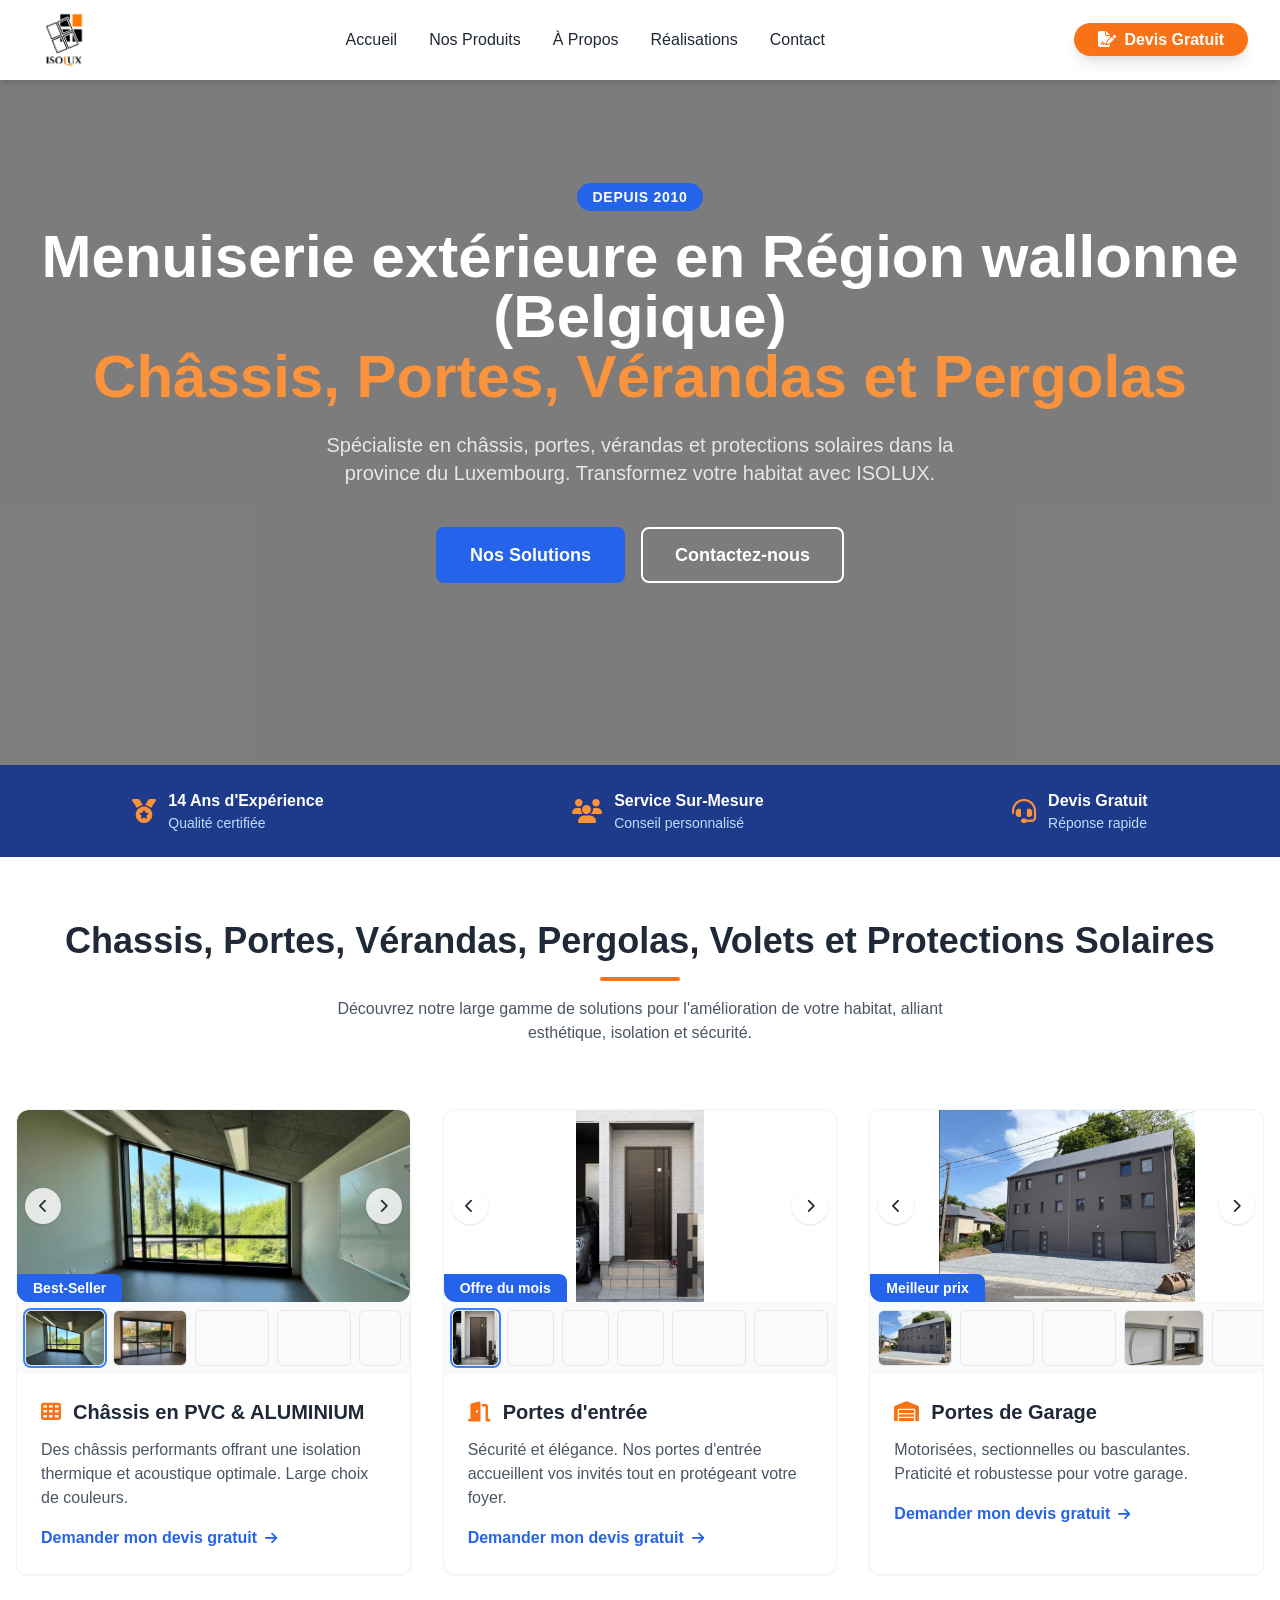
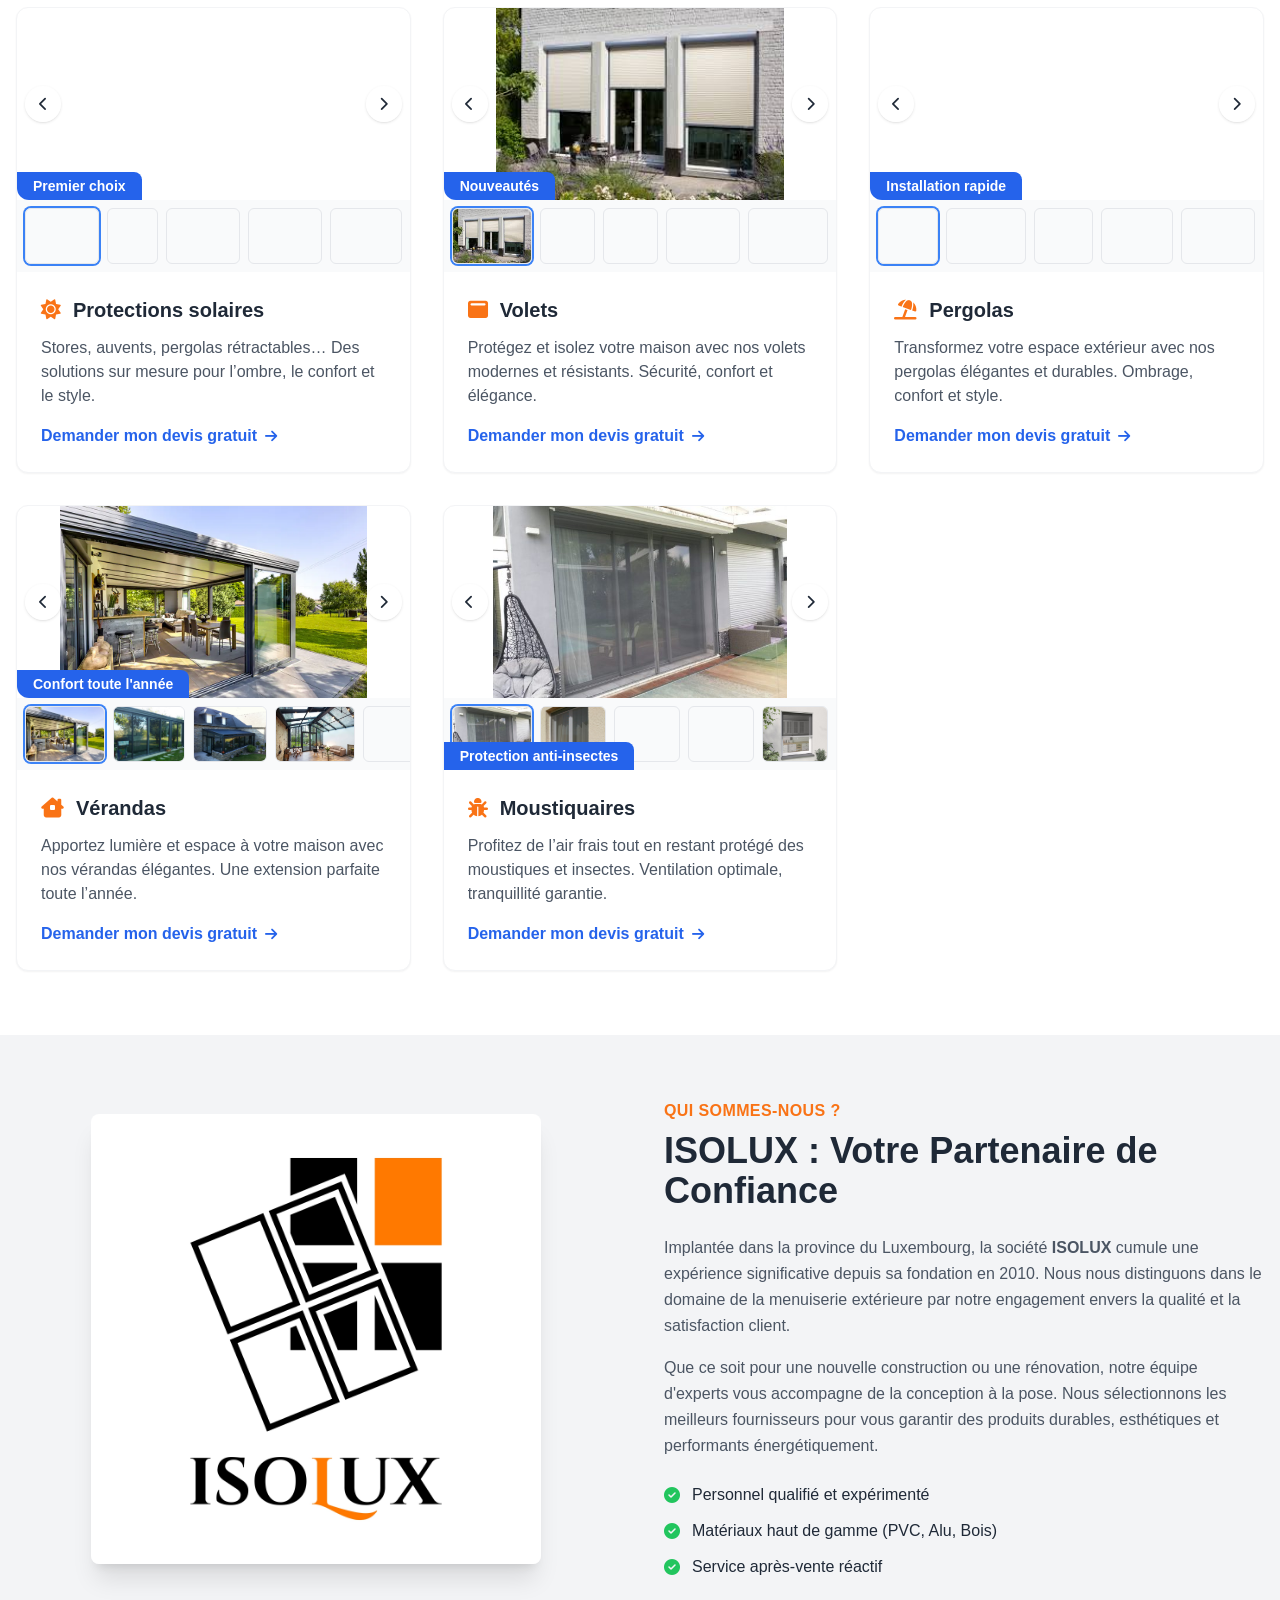
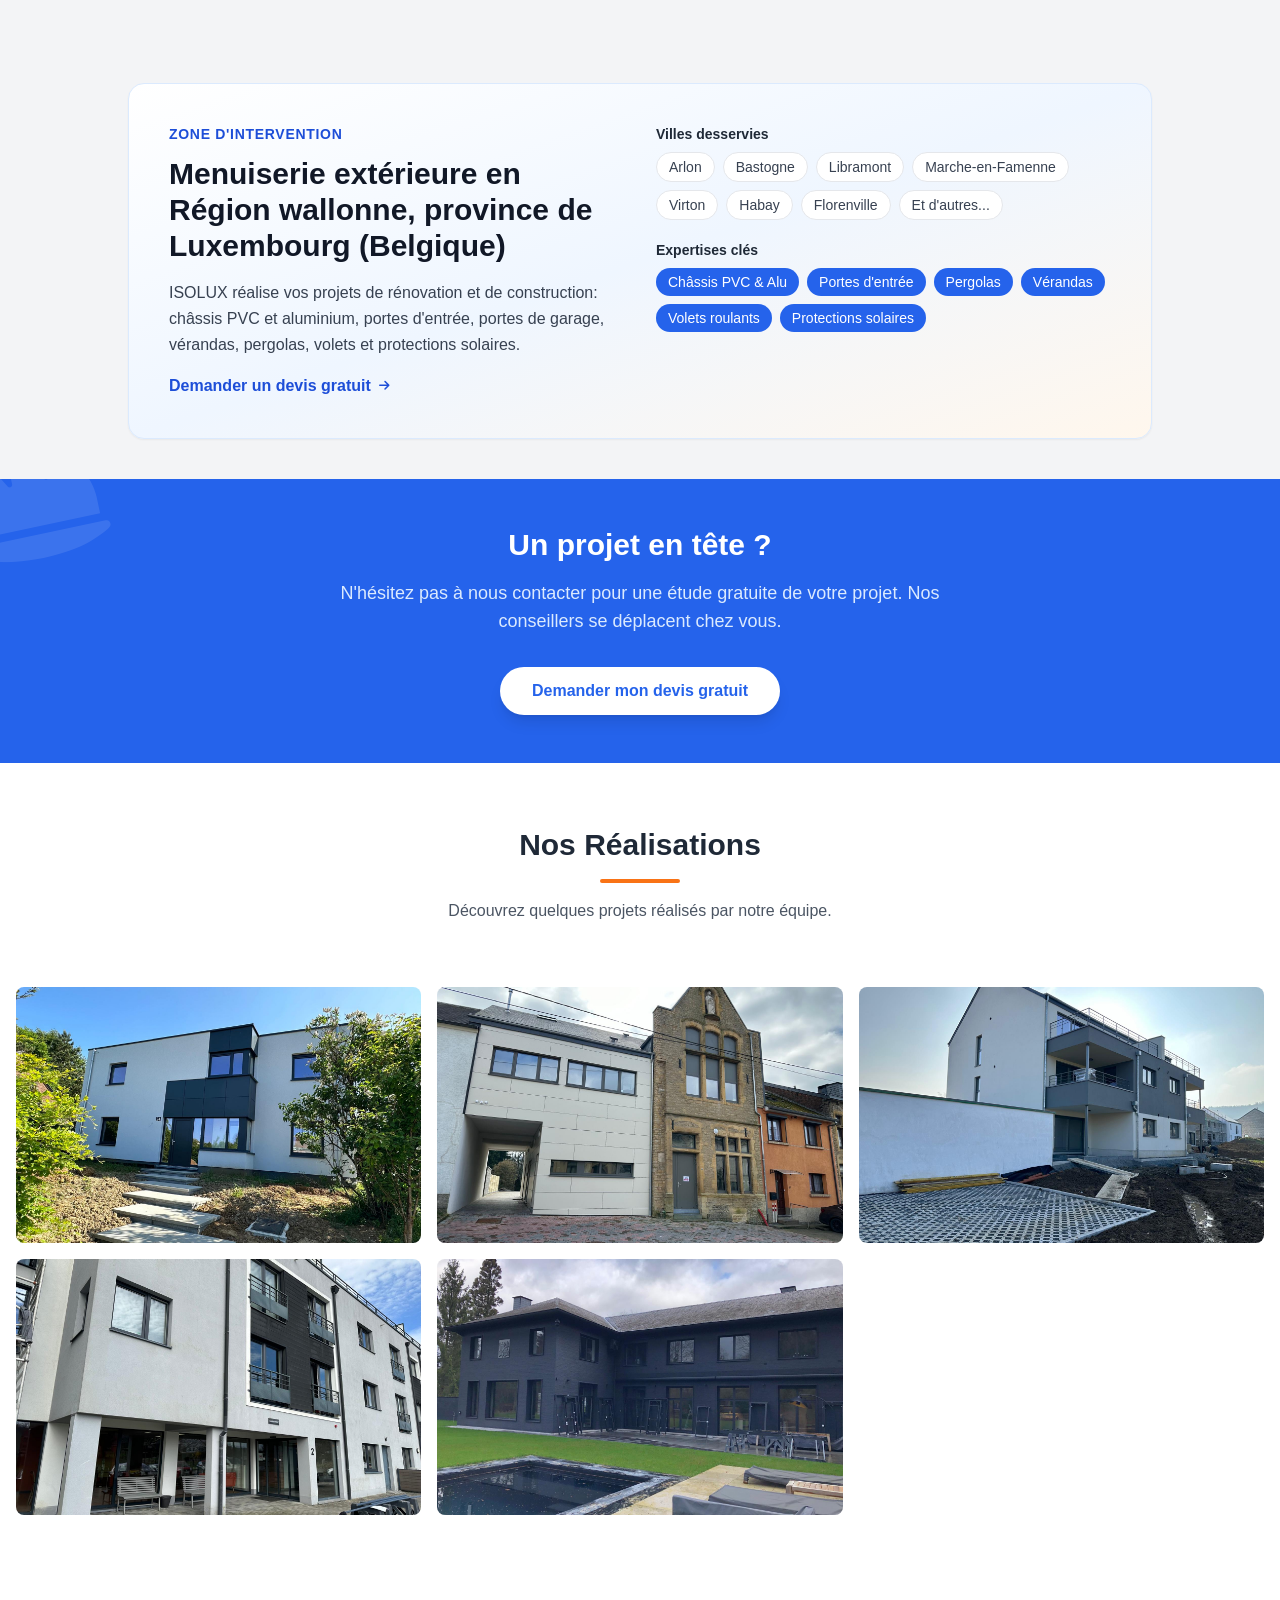
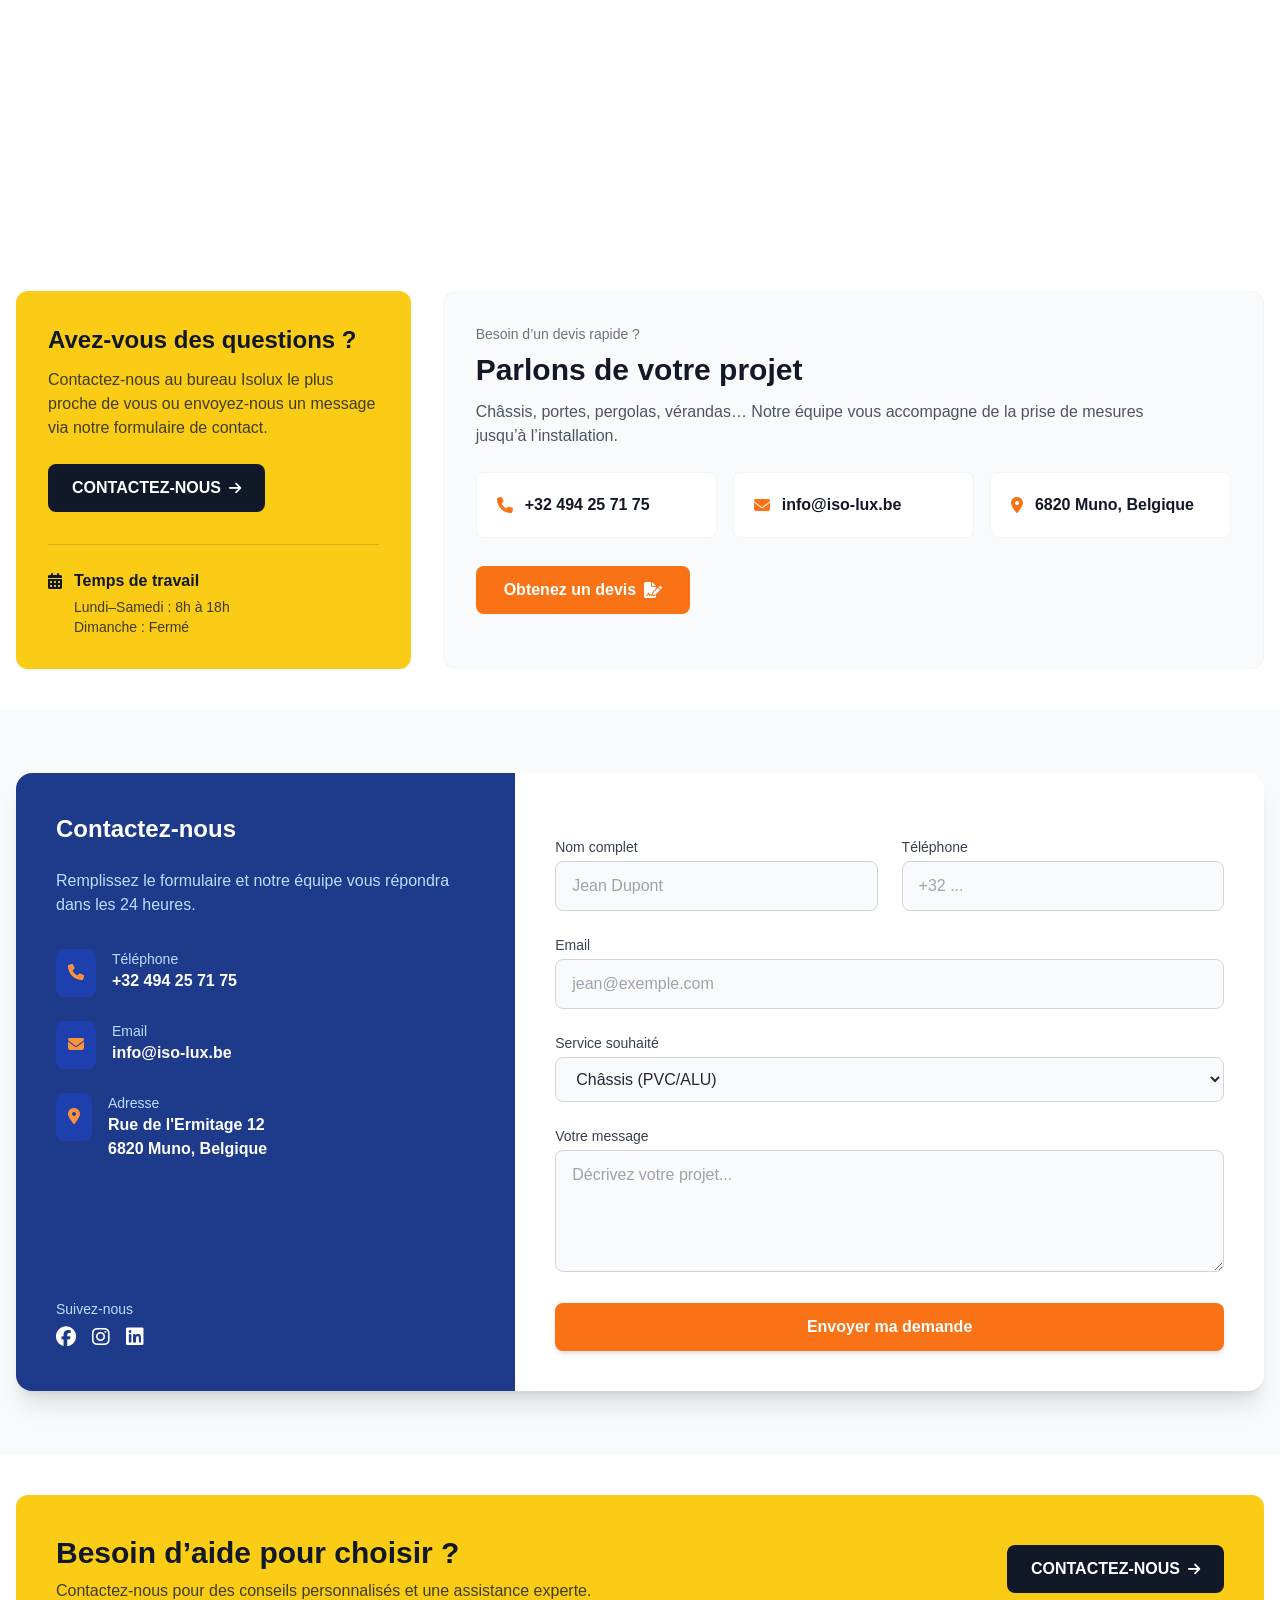
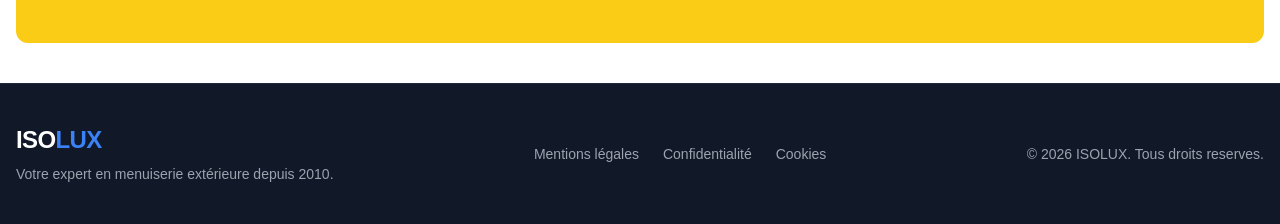
==== index.html @ ae647b49 "Improve Lighthouse performance, accessibility, and PWA scores - Replace Tailwind CDN runtime with co" ====
﻿<!DOCTYPE html>
<html lang="fr">
  <head>
    <!-- Google tag (gtag.js) -->
    <script async src="https://www.googletagmanager.com/gtag/js?id=AW-17523653915"></script>
    <script>
      window.dataLayer = window.dataLayer || [];
      function gtag(){dataLayer.push(arguments);}
      gtag('js', new Date());
      gtag('config', 'AW-17523653915');
    </script>
    <meta charset="UTF-8" />
    <meta name="viewport" content="width=device-width, initial-scale=1.0" />
    <meta name="description" content="ISOLUX, entreprise de menuiserie extérieure en Région wallonne (Belgique), dans la province de Luxembourg : châssis PVC et aluminium, portes d'entrée, portes de garage, vérandas, pergolas, volets et protections solaires. Devis gratuit." />
    <meta name="robots" content="index,follow" />
    <meta name="theme-color" content="#1e3a8a" />
    <link rel="manifest" href="/manifest.json" />
    <link rel="apple-touch-icon" href="/images/logos/isolux_logo.jpg" />
    <link rel="preconnect" href="https://images.unsplash.com" crossorigin />
    <link rel="preconnect" href="https://cdnjs.cloudflare.com" crossorigin />
    <link rel="preconnect" href="https://www.googletagmanager.com" crossorigin />
    <link rel="preload" as="image" fetchpriority="high" href="https://images.unsplash.com/photo-1600585154340-be6161a56a0c?ixlib=rb-4.0.3&auto=format&fit=crop&w=1920&q=80" />
    <title>ISOLUX | Menuiserie extérieure en Région wallonne (Belgique) - Province de Luxembourg</title>

    <link rel="stylesheet" href="/tailwind.min.css" />
    <link rel="preload" href="https://cdnjs.cloudflare.com/ajax/libs/font-awesome/6.4.0/css/all.min.css" as="style" onload="this.onload=null;this.rel='stylesheet'" />
    <noscript><link rel="stylesheet" href="https://cdnjs.cloudflare.com/ajax/libs/font-awesome/6.4.0/css/all.min.css" /></noscript>

    <style>
      body {
        font-family: "Segoe UI", Tahoma, Geneva, Verdana, sans-serif;
        -webkit-font-smoothing: antialiased;
      }
      .smooth-scroll {
        scroll-behavior: smooth;
      }
      .fade-in-up {
        animation: fadeInUp 0.8s ease-out;
      }
      @keyframes fadeInUp {
        from {
          opacity: 0;
          transform: translateY(20px);
        }
        to {
          opacity: 1;
          transform: translateY(0);
        }
      }
      .hero-bg {
        background-image: url("https://images.unsplash.com/photo-1600585154340-be6161a56a0c?ixlib=rb-4.0.3&auto=format&fit=crop&w=1920&q=80");
        background-size: cover;
        background-position: center;
        background-attachment: fixed;
      }
      .service-card {
        transition: all 0.3s ease;
      }
      .service-card:hover {
        transform: translateY(-5px);
        box-shadow: 0 10px 20px rgba(0, 0, 0, 0.1);
      }
          @media (max-width: 1024px), (prefers-reduced-motion: reduce) {
        .hero-bg {
          background-attachment: scroll;
        }
        .fade-in-up {
          animation: none;
        }
      }
    </style>
    <script type="application/ld+json">
      {
        "@context": "https://schema.org",
        "@type": "HomeAndConstructionBusiness",
        "name": "ISOLUX",
        "image": "images/logos/isolux_logo.jpg",
        "address": {
          "@type": "PostalAddress",
          "streetAddress": "Rue de l'Ermitage 12",
          "postalCode": "6820",
          "addressLocality": "Muno",
          "addressCountry": "BE"
        },
        "telephone": "+32472724033",
        "url": "/"
      }
    </script>
  </head>

  <body class="bg-gray-50 text-gray-800 smooth-scroll">
    <a href="#main-content" class="sr-only focus:not-sr-only focus:absolute focus:top-2 focus:left-2 focus:bg-white focus:text-gray-900 focus:px-4 focus:py-2 focus:rounded focus:shadow">Aller au contenu principal</a>
    <!-- Header -->
    <header class="bg-white shadow-md fixed w-full z-50">
      <div class="container mx-auto px-4 md:px-8">
        <div class="flex justify-between items-center h-20">
          <a href="#accueil" class="flex items-center">
            <img loading="eager" decoding="async" fetchpriority="high" src="images/logos/isolux_logo.jpg"
              alt="ISOLUX Logo"
              class="h-16 w-auto"
            />
          </a>

          <nav class="hidden md:flex space-x-8 font-medium">
            <a href="#accueil" class="hover:text-blue-600 transition">Accueil</a>
            <a href="#produits" class="hover:text-blue-600 transition"
              >Nos Produits</a
            >
            <a href="#about" class="hover:text-blue-600 transition">À Propos</a>
            <a href="#realisations" class="hover:text-blue-600 transition"
              >Réalisations</a
            >
            <a href="#contact" class="hover:text-blue-600 transition">Contact</a>
          </nav>

          <div class="hidden md:block">
            <a
              href="#contact"
              class="bg-orange-500 hover:bg-orange-600 text-white px-6 py-2 rounded-full font-semibold transition shadow-lg transform hover:scale-105"
            >
              <i class="fa-solid fa-file-signature mr-2"></i>Devis Gratuit
            </a>
          </div>

          <button
            id="mobile-menu-btn"
            class="md:hidden text-gray-600 text-2xl focus:outline-none"
            aria-label="Ouvrir le menu" aria-expanded="false"
          >
            <i class="fa-solid fa-bars"></i>
          </button>
        </div>
      </div>

      <!-- Mobile menu -->
      <div
        id="mobile-menu"
        class="hidden md:hidden bg-white border-t border-gray-100 absolute w-full shadow-lg"
      >
        <div class="flex flex-col p-4 space-y-3">
          <a
            href="#accueil"
            class="block py-2 text-gray-600 hover:text-blue-600 font-medium"
            >Accueil</a
          >
          <a
            href="#produits"
            class="block py-2 text-gray-600 hover:text-blue-600 font-medium"
            >Nos Produits</a
          >
          <a
            href="#about"
            class="block py-2 text-gray-600 hover:text-blue-600 font-medium"
            >À Propos</a
          >
          <a
            href="#realisations"
            class="block py-2 text-gray-600 hover:text-blue-600 font-medium"
            >Réalisations</a
          >
          <a
            href="#contact"
            class="block py-2 text-gray-600 hover:text-blue-600 font-medium"
            >Contact</a
          >
          <a href="#contact" class="block py-2 hover:text-blue-800 text-blue-600 font-bold"
            >Demander un Devis</a
          >
        </div>
      </div>
    </header>

    <main id="main-content">
    <!-- Hero -->
    <section
      id="accueil"
      class="hero-bg relative h-[85vh] flex items-center justify-center"
    >
      <div class="absolute inset-0 bg-black bg-opacity-50"></div>

      <div class="container mx-auto px-4 relative z-10 text-center text-white">
        <span
          class="inline-block bg-blue-600 text-white px-4 py-1 rounded-full text-sm font-semibold mb-4 tracking-wider uppercase fade-in-up"
          >Depuis 2010</span
        >

        <h1
          class="text-4xl md:text-6xl font-bold mb-6 leading-tight fade-in-up"
          style="animation-delay: 0.1s"
        >
          Menuiserie extérieure en Région wallonne (Belgique) <br />
          <span class="text-orange-400">Châssis, Portes, Vérandas et Pergolas</span>
        </h1>

        <p
          class="text-lg md:text-xl mb-10 max-w-2xl mx-auto text-gray-200 fade-in-up"
          style="animation-delay: 0.2s"
        >
          Spécialiste en châssis, portes, vérandas et protections solaires dans
          la province du Luxembourg. Transformez votre habitat avec ISOLUX.
        </p>

        <div
          class="flex flex-col sm:flex-row justify-center gap-4 fade-in-up"
          style="animation-delay: 0.3s"
        >
          <a
            href="#produits"
            class="bg-blue-600 hover:bg-blue-700 text-white px-8 py-3 rounded-lg font-bold text-lg transition border-2 border-transparent"
          >
            Nos Solutions
          </a>
          <a
            href="#contact"
            class="bg-transparent hover:bg-white hover:text-gray-900 text-white px-8 py-3 rounded-lg font-bold text-lg transition border-2 border-white"
          >
            Contactez-nous
          </a>
        </div>
      </div>
    </section>

    <!-- Quick info -->
    <div class="bg-blue-900 text-white py-6">
      <div
        class="container mx-auto px-4 flex flex-col md:flex-row justify-around items-center gap-4 text-center"
      >
        <div class="flex items-center gap-3">
          <i class="fa-solid fa-medal text-orange-400 text-2xl"></i>
          <div class="text-left">
            <p class="font-bold">14 Ans d'Expérience</p>
            <p class="text-sm text-blue-200">Qualité certifiée</p>
          </div>
        </div>

        <div class="flex items-center gap-3">
          <i class="fa-solid fa-users text-orange-400 text-2xl"></i>
          <div class="text-left">
            <p class="font-bold">Service Sur-Mesure</p>
            <p class="text-sm text-blue-200">Conseil personnalisé</p>
          </div>
        </div>

        <div class="flex items-center gap-3">
          <i class="fa-solid fa-headset text-orange-400 text-2xl"></i>
          <div class="text-left">
            <p class="font-bold">Devis Gratuit</p>
            <p class="text-sm text-blue-200">Réponse rapide</p>
          </div>
        </div>
      </div>
    </div>

    <!-- Produits -->
    <section id="produits" class="py-16 bg-white">
      <div class="container mx-auto px-4">
        <div class="text-center mb-16">
          <h2 class="text-3xl md:text-4xl font-bold text-gray-800 mb-4">
            Chassis, Portes, Vérandas, Pergolas, Volets et Protections Solaires
          </h2>
          <div class="w-20 h-1 bg-orange-500 mx-auto rounded"></div>
          <p class="mt-4 text-gray-600 max-w-2xl mx-auto">
            Découvrez notre large gamme de solutions pour l'amélioration de
            votre habitat, alliant esthétique, isolation et sécurité.
          </p>
        </div>

        <div class="grid grid-cols-1 md:grid-cols-2 lg:grid-cols-3 gap-8">
          <!-- ✅ PRODUIT 1 -->
          <div
            class="service-card bg-white rounded-xl overflow-hidden border border-gray-100 shadow-sm group"
          >
            <div class="relative overflow-hidden">
              <div id="prod1-carousel" class="relative h-48 overflow-hidden rounded-xl">
                <div class="carousel-track flex h-full transition-transform duration-500 ease-in-out">
                  <div class="min-w-full h-full">
                    <img loading="lazy" decoding="async" src="images/chassis/chassis_1.jpg" alt="Châssis 1" class="w-full h-full object-cover">
                  </div>
                  <div class="min-w-full h-full">
                    <img loading="lazy" decoding="async" src="images/chassis/chassis_2.jpg" alt="Châssis 2" class="w-full h-full object-contain">
                  </div>
                  <div class="min-w-full h-full">
                    <img loading="lazy" decoding="async" src="images/chassis/chassis_3.jpg" alt="Châssis 3" class="w-full h-full object-cover">
                  </div>
                  <div class="min-w-full h-full">
                    <img loading="lazy" decoding="async" src="images/chassis/chassis_4.jpg" alt="Châssis 4" class="w-full h-full object-contain">
                  </div>
                  <div class="min-w-full h-full">
                    <img loading="lazy" decoding="async" src="images/chassis/chassis_5.jpg" alt="Châssis 5" class="w-full h-full object-contain">
                  </div>
                  <div class="min-w-full h-full">
                    <img loading="lazy" decoding="async" src="images/chassis/chassis_6.jpg" alt="Châssis 6" class="w-full h-full object-cover">
                  </div>
                </div>

                <div class="absolute bottom-0 left-0 bg-blue-600 text-white px-4 py-1 text-sm font-semibold rounded-tr-lg">
                  Best-Seller
                </div>

                <button type="button"
                  class="absolute left-2 top-1/2 -translate-y-1/2 bg-white/80 hover:bg-white text-gray-800 rounded-full w-9 h-9 flex items-center justify-center shadow"
                  data-carousel="prev" aria-label="Previous">
                  <i class="fa-solid fa-chevron-left text-sm"></i>
                </button>

                <button type="button"
                  class="absolute right-2 top-1/2 -translate-y-1/2 bg-white/80 hover:bg-white text-gray-800 rounded-full w-9 h-9 flex items-center justify-center shadow"
                  data-carousel="next" aria-label="Next">
                  <i class="fa-solid fa-chevron-right text-sm"></i>
                </button>
              </div>

              <div class="flex gap-2 p-2 overflow-x-auto bg-gray-50">
                <img loading="lazy" decoding="async" src="images/chassis/chassis_1.jpg" data-slide="0"
                  class="h-14 w-20 object-cover rounded-md cursor-pointer border border-gray-200 hover:border-blue-500 transition prod1-thumb" alt="Miniature 1">
                <img loading="lazy" decoding="async" src="images/chassis/chassis_2.jpg" data-slide="1"
                  class="h-14 w-20 object-cover rounded-md cursor-pointer border border-gray-200 hover:border-blue-500 transition prod1-thumb" alt="Miniature 2">
                <img loading="lazy" decoding="async" src="images/chassis/chassis_3.jpg" data-slide="2"
                  class="h-14 w-20 object-cover rounded-md cursor-pointer border border-gray-200 hover:border-blue-500 transition prod1-thumb" alt="Miniature 3">
                <img loading="lazy" decoding="async" src="images/chassis/chassis_4.jpg" data-slide="3"
                  class="h-14 w-20 object-cover rounded-md cursor-pointer border border-gray-200 hover:border-blue-500 transition prod1-thumb" alt="Miniature 4">
                <img loading="lazy" decoding="async" src="images/chassis/chassis_5.jpg" data-slide="4"
                  class="h-14 w-20 object-cover rounded-md cursor-pointer border border-gray-200 hover:border-blue-500 transition prod1-thumb" alt="Miniature 5">
                <img loading="lazy" decoding="async" src="images/chassis/chassis_6.jpg" data-slide="5"
                  class="h-14 w-20 object-cover rounded-md cursor-pointer border border-gray-200 hover:border-blue-500 transition prod1-thumb" alt="Miniature 6">
              </div>
            </div>

            <div class="p-6">
              <div class="flex items-center gap-3 mb-3">
                <i class="fa-solid fa-table-cells text-orange-500 text-xl"></i>
                <h3 class="text-xl font-bold text-gray-800">
                  Châssis en PVC & ALUMINIUM
                </h3>
              </div>
              <p class="text-gray-600 mb-4">
                Des châssis performants offrant une isolation thermique et acoustique optimale.
                Large choix de couleurs.
              </p>
              <a href="#contact"
                class="text-blue-600 font-semibold hover:text-blue-800 flex items-center gap-2">
                Demander mon devis gratuit <i class="fa-solid fa-arrow-right text-sm"></i>
              </a>
            </div>
          </div>

          <!-- ✅ PRODUIT 2 -->
          <div class="service-card bg-white rounded-xl overflow-hidden border border-gray-100 shadow-sm group">
            <div class="relative overflow-hidden">
              <div id="prod2-carousel" class="relative h-48 overflow-hidden rounded-xl">
                <div class="carousel-track flex h-full transition-transform duration-500 ease-in-out">
                  <div class="min-w-full h-full"><img loading="lazy" decoding="async" src="images/porte_entrée/porte_entrée_1.jpg" alt="Portes 1" class="w-full h-full object-contain"></div>
                  <div class="min-w-full h-full"><img loading="lazy" decoding="async" src="images/porte_entrée/porte_entrée_2.jpg" alt="Portes 2" class="w-full h-full object-contain"></div>
                  <div class="min-w-full h-full"><img loading="lazy" decoding="async" src="images/porte_entrée/porte_entrée_3.jpg" alt="Portes 3" class="w-full h-full object-contain"></div>
                  <div class="min-w-full h-full"><img loading="lazy" decoding="async" src="images/porte_entrée/porte_entrée_4.jpg" alt="Portes 4" class="w-full h-full object-contain"></div>
                  <div class="min-w-full h-full"><img loading="lazy" decoding="async" src="images/porte_entrée/porte_entrée_5.jpg" alt="Portes 5" class="w-full h-full object-contain"></div>
                  <div class="min-w-full h-full"><img loading="lazy" decoding="async" src="images/porte_entrée/porte_entrée_7.jpg" alt="Portes 7" class="w-full h-full object-cover"></div>
                </div>

                <div class="absolute bottom-0 left-0 bg-blue-600 text-white px-4 py-1 text-sm font-semibold rounded-tr-lg">
                  Offre du mois
                </div>

                <button type="button"
                  class="absolute left-2 top-1/2 -translate-y-1/2 bg-white/80 hover:bg-white text-gray-800 rounded-full w-9 h-9 flex items-center justify-center shadow"
                  data-carousel="prev" aria-label="Previous">
                  <i class="fa-solid fa-chevron-left text-sm"></i>
                </button>

                <button type="button"
                  class="absolute right-2 top-1/2 -translate-y-1/2 bg-white/80 hover:bg-white text-gray-800 rounded-full w-9 h-9 flex items-center justify-center shadow"
                  data-carousel="next" aria-label="Next">
                  <i class="fa-solid fa-chevron-right text-sm"></i>
                </button>
              </div>

              <div class="flex gap-2 p-2 overflow-x-auto bg-gray-50">
                <img alt="Miniature 1 - Porte d'entrée sur mesure en province de Luxembourg, Belgique" loading="lazy" decoding="async" src="images/porte_entrée/porte_entrée_1.jpg" data-slide="0" class="h-14 w-20 object-cover rounded-md cursor-pointer border border-gray-200 hover:border-blue-500 transition prod2-thumb">
                <img alt="Miniature 2 - Porte d'entrée sur mesure en province de Luxembourg, Belgique" loading="lazy" decoding="async" src="images/porte_entrée/porte_entrée_2.jpg" data-slide="1" class="h-14 w-20 object-cover rounded-md cursor-pointer border border-gray-200 hover:border-blue-500 transition prod2-thumb">
                <img alt="Miniature 3 - Porte d'entrée sur mesure en province de Luxembourg, Belgique" loading="lazy" decoding="async" src="images/porte_entrée/porte_entrée_3.jpg" data-slide="2" class="h-14 w-20 object-cover rounded-md cursor-pointer border border-gray-200 hover:border-blue-500 transition prod2-thumb">
                <img alt="Miniature 4 - Porte d'entrée sur mesure en province de Luxembourg, Belgique" loading="lazy" decoding="async" src="images/porte_entrée/porte_entrée_4.jpg" data-slide="3" class="h-14 w-20 object-cover rounded-md cursor-pointer border border-gray-200 hover:border-blue-500 transition prod2-thumb">
                <img alt="Miniature 5 - Porte d'entrée sur mesure en province de Luxembourg, Belgique" loading="lazy" decoding="async" src="images/porte_entrée/porte_entrée_5.jpg" data-slide="4" class="h-14 w-20 object-cover rounded-md cursor-pointer border border-gray-200 hover:border-blue-500 transition prod2-thumb">
                <img alt="Miniature 7 - Porte d'entrée sur mesure en province de Luxembourg, Belgique" loading="lazy" decoding="async" src="images/porte_entrée/porte_entrée_7.jpg" data-slide="5" class="h-14 w-20 object-cover rounded-md cursor-pointer border border-gray-200 hover:border-blue-500 transition prod2-thumb">
              </div>
            </div>

            <div class="p-6">
              <div class="flex items-center gap-3 mb-3">
                <i class="fa-solid fa-door-open text-orange-500 text-xl"></i>
                <h3 class="text-xl font-bold text-gray-800">Portes d'entrée</h3>
              </div>
              <p class="text-gray-600 mb-4">
                Sécurité et élégance. Nos portes d'entrée accueillent vos invités tout en protégeant votre foyer.
              </p>
              <a href="#contact" class="text-blue-600 font-semibold hover:text-blue-800 flex items-center gap-2">
                Demander mon devis gratuit <i class="fa-solid fa-arrow-right text-sm"></i>
              </a>
            </div>
          </div>

          <!-- ✅ PRODUIT 3 -->
          <div class="service-card bg-white rounded-xl overflow-hidden border border-gray-100 shadow-sm group">
            <div class="relative overflow-hidden">
              <div id="prod3-carousel" class="relative h-48 overflow-hidden rounded-xl">
                <div class="carousel-track flex h-full transition-transform duration-500 ease-in-out">
                  <div class="min-w-full h-full"><img loading="lazy" decoding="async" src="images/porte_garage/garage_2.jpg" alt="porte de garage sectionnelle motorisée Luxembourg" class="w-full h-full object-contain"></div>
                  <div class="min-w-full h-full"><img alt="Porte de garage sectionnelle motorisée en province de Luxembourg, Belgique - photo 3" loading="lazy" decoding="async" src="images/porte_garage/garage_3.jpg" class="w-full h-full object-contain"></div>
                  <div class="min-w-full h-full"><img alt="Porte de garage sectionnelle motorisée en province de Luxembourg, Belgique - photo 4" loading="lazy" decoding="async" src="images/porte_garage/garage_4.jpg" class="w-full h-full object-contain"></div>
                  <div class="min-w-full h-full"><img alt="Porte de garage sectionnelle motorisée en province de Luxembourg, Belgique - photo 5" loading="lazy" decoding="async" src="images/porte_garage/garage_5.jpg" class="w-full h-full object-contain"></div>
                  <div class="min-w-full h-full"><img alt="Porte de garage sectionnelle motorisée en province de Luxembourg, Belgique - photo 6" loading="lazy" decoding="async" src="images/porte_garage/garage_6.jpg" class="w-full h-full object-contain"></div>
                </div>

                <div class="absolute bottom-0 left-0 bg-blue-600 text-white px-4 py-1 text-sm font-semibold rounded-tr-lg">
                  Meilleur prix
                </div>

                <button type="button"
                  class="absolute left-2 top-1/2 -translate-y-1/2 bg-white/80 hover:bg-white text-gray-800 rounded-full w-9 h-9 flex items-center justify-center shadow"
                  data-carousel="prev" aria-label="Précédent">
                  <i class="fa-solid fa-chevron-left text-sm" aria-hidden="true"></i>
                </button>

                <button type="button"
                  class="absolute right-2 top-1/2 -translate-y-1/2 bg-white/80 hover:bg-white text-gray-800 rounded-full w-9 h-9 flex items-center justify-center shadow"
                  data-carousel="next" aria-label="Suivant">
                  <i class="fa-solid fa-chevron-right text-sm" aria-hidden="true"></i>
                </button>
              </div>

              <div class="flex gap-2 p-2 overflow-x-auto bg-gray-50">
                <img alt="Miniature 2 - Porte de garage sectionnelle motorisée en province de Luxembourg, Belgique" loading="lazy" decoding="async" src="images/porte_garage/garage_2.jpg" data-slide="1" class="h-14 w-20 object-cover rounded-md cursor-pointer border border-gray-200 hover:border-blue-500 transition prod3-thumb">
                <img alt="Miniature 3 - Porte de garage sectionnelle motorisée en province de Luxembourg, Belgique" loading="lazy" decoding="async" src="images/porte_garage/garage_3.jpg" data-slide="2" class="h-14 w-20 object-cover rounded-md cursor-pointer border border-gray-200 hover:border-blue-500 transition prod3-thumb">
                <img alt="Miniature 4 - Porte de garage sectionnelle motorisée en province de Luxembourg, Belgique" loading="lazy" decoding="async" src="images/porte_garage/garage_4.jpg" data-slide="3" class="h-14 w-20 object-cover rounded-md cursor-pointer border border-gray-200 hover:border-blue-500 transition prod3-thumb">
                <img alt="Miniature 5 - Porte de garage sectionnelle motorisée en province de Luxembourg, Belgique" loading="lazy" decoding="async" src="images/porte_garage/garage_5.jpg" data-slide="4" class="h-14 w-20 object-cover rounded-md cursor-pointer border border-gray-200 hover:border-blue-500 transition prod3-thumb">
                <img alt="Miniature 6 - Porte de garage sectionnelle motorisée en province de Luxembourg, Belgique" loading="lazy" decoding="async" src="images/porte_garage/garage_6.jpg" data-slide="5" class="h-14 w-20 object-cover rounded-md cursor-pointer border border-gray-200 hover:border-blue-500 transition prod3-thumb">
              </div>
            </div>

            <div class="p-6">
              <div class="flex items-center gap-3 mb-3">
                <i class="fa-solid fa-warehouse text-orange-500 text-xl"></i>
                <h3 class="text-xl font-bold text-gray-800">Portes de Garage</h3>
              </div>
              <p class="text-gray-600 mb-4">
                Motorisées, sectionnelles ou basculantes. Praticité et robustesse pour votre garage.
              </p>
              <a href="#contact" class="text-blue-600 font-semibold hover:text-blue-800 flex items-center gap-2">
                Demander mon devis gratuit <i class="fa-solid fa-arrow-right text-sm"></i>
              </a>
            </div>
          </div>

          <!-- ✅ PRODUIT 4 -->
          <div class="service-card bg-white rounded-xl overflow-hidden border border-gray-100 shadow-sm group">
            <div class="relative overflow-hidden">
              <div id="prod4-carousel" class="relative h-48 overflow-hidden rounded-xl">
                <div class="carousel-track flex h-full transition-transform duration-500 ease-in-out">
                  <div class="min-w-full h-full"><img loading="lazy" decoding="async" src="images/protections_solaire/solaire_1.jpg" alt="store exterieur et protection solaire maison Luxembourg" class="w-full h-full object-contain"></div>
                  <div class="min-w-full h-full"><img alt="Protection solaire extérieure et store terrasse en province de Luxembourg, Belgique - photo 2" loading="lazy" decoding="async" src="images/protections_solaire/solaire_2.jpg" class="w-full h-full object-contain"></div>
                  <div class="min-w-full h-full"><img alt="Protection solaire extérieure et store terrasse en province de Luxembourg, Belgique - photo 3" loading="lazy" decoding="async" src="images/protections_solaire/solaire_3.jpg" class="w-full h-full object-contain"></div>
                  <div class="min-w-full h-full"><img alt="Protection solaire extérieure et store terrasse en province de Luxembourg, Belgique - photo 4" loading="lazy" decoding="async" src="images/protections_solaire/solaire_4.jpg" class="w-full h-full object-contain"></div>
                  <div class="min-w-full h-full"><img alt="Protection solaire extérieure et store terrasse en province de Luxembourg, Belgique - photo 5" loading="lazy" decoding="async" src="images/protections_solaire/solaire_5.jpg" class="w-full h-full object-contain"></div>
                </div>

                <div class="absolute bottom-0 left-0 bg-blue-600 text-white px-4 py-1 text-sm font-semibold rounded-tr-lg">
                  Premier choix
                </div>

                <button type="button"
                  class="absolute left-2 top-1/2 -translate-y-1/2 bg-white/80 hover:bg-white text-gray-800 rounded-full w-9 h-9 flex items-center justify-center shadow"
                  data-carousel="prev" aria-label="Précédent">
                  <i class="fa-solid fa-chevron-left text-sm" aria-hidden="true"></i>
                </button>

                <button type="button"
                  class="absolute right-2 top-1/2 -translate-y-1/2 bg-white/80 hover:bg-white text-gray-800 rounded-full w-9 h-9 flex items-center justify-center shadow"
                  data-carousel="next" aria-label="Suivant">
                  <i class="fa-solid fa-chevron-right text-sm" aria-hidden="true"></i>
                </button>
              </div>

              <div class="flex gap-2 p-2 overflow-x-auto bg-gray-50">
                <img alt="Miniature 1 - Protection solaire extérieure et store terrasse en province de Luxembourg, Belgique" loading="lazy" decoding="async" src="images/protections_solaire/solaire_1.jpg" data-slide="0" class="h-14 w-20 object-cover rounded-md cursor-pointer border border-gray-200 hover:border-blue-500 transition prod4-thumb">
                <img alt="Miniature 2 - Protection solaire extérieure et store terrasse en province de Luxembourg, Belgique" loading="lazy" decoding="async" src="images/protections_solaire/solaire_2.jpg" data-slide="1" class="h-14 w-20 object-cover rounded-md cursor-pointer border border-gray-200 hover:border-blue-500 transition prod4-thumb">
                <img alt="Miniature 3 - Protection solaire extérieure et store terrasse en province de Luxembourg, Belgique" loading="lazy" decoding="async" src="images/protections_solaire/solaire_3.jpg" data-slide="2" class="h-14 w-20 object-cover rounded-md cursor-pointer border border-gray-200 hover:border-blue-500 transition prod4-thumb">
                <img alt="Miniature 4 - Protection solaire extérieure et store terrasse en province de Luxembourg, Belgique" loading="lazy" decoding="async" src="images/protections_solaire/solaire_4.jpg" data-slide="3" class="h-14 w-20 object-cover rounded-md cursor-pointer border border-gray-200 hover:border-blue-500 transition prod4-thumb">
                <img alt="Miniature 5 - Protection solaire extérieure et store terrasse en province de Luxembourg, Belgique" loading="lazy" decoding="async" src="images/protections_solaire/solaire_5.jpg" data-slide="4" class="h-14 w-20 object-cover rounded-md cursor-pointer border border-gray-200 hover:border-blue-500 transition prod4-thumb">
              </div>
            </div>

            <div class="p-6">
              <div class="flex items-center gap-3 mb-3">
                <i class="fa-solid fa-sun text-orange-500 text-xl"></i>
                <h3 class="text-xl font-bold text-gray-800">Protections solaires</h3>
              </div>
              <p class="text-gray-600 mb-4">
                Stores, auvents, pergolas rétractables… Des solutions sur mesure pour l’ombre, le confort et le style.
              </p>
              <a href="#contact" class="text-blue-600 font-semibold hover:text-blue-800 flex items-center gap-2">
                Demander mon devis gratuit <i class="fa-solid fa-arrow-right text-sm"></i>
              </a>
            </div>
          </div>

          <!-- ✅ PRODUIT 5 -->
          <div class="service-card bg-white rounded-xl overflow-hidden border border-gray-100 shadow-sm group">
            <div class="relative overflow-hidden">
              <div id="prod5-carousel" class="relative h-48 overflow-hidden rounded-xl">
                <div class="carousel-track flex h-full transition-transform duration-500 ease-in-out">
                  <div class="min-w-full h-full"><img loading="lazy" decoding="async" src="images/volets/volet_1.jpg" alt="volets roulants aluminium isolants province de Luxembourg" class="w-full h-full object-contain"></div>
                  <div class="min-w-full h-full"><img alt="Volets roulants aluminium en province de Luxembourg, Belgique - photo 2" loading="lazy" decoding="async" src="images/volets/volet_2.jpg" class="w-full h-full object-contain"></div>
                  <div class="min-w-full h-full"><img alt="Volets roulants aluminium en province de Luxembourg, Belgique - photo 3" loading="lazy" decoding="async" src="images/volets/volet_3.jpg" class="w-full h-full object-contain"></div>
                  <div class="min-w-full h-full"><img alt="Volets roulants aluminium en province de Luxembourg, Belgique - photo 4" loading="lazy" decoding="async" src="images/volets/volet_4.jpg" class="w-full h-full object-contain"></div>
                  <div class="min-w-full h-full"><img alt="Volets roulants aluminium en province de Luxembourg, Belgique - photo 5" loading="lazy" decoding="async" src="images/volets/volet_5.jpg" class="w-full h-full object-contain"></div>
                </div>

                <div class="absolute bottom-0 left-0 bg-blue-600 text-white px-4 py-1 text-sm font-semibold rounded-tr-lg">
                  Nouveautés
                </div>

                <button type="button"
                  class="absolute left-2 top-1/2 -translate-y-1/2 bg-white/80 hover:bg-white text-gray-800 rounded-full w-9 h-9 flex items-center justify-center shadow"
                  data-carousel="prev" aria-label="Précédent">
                  <i class="fa-solid fa-chevron-left text-sm" aria-hidden="true"></i>
                </button>

                <button type="button"
                  class="absolute right-2 top-1/2 -translate-y-1/2 bg-white/80 hover:bg-white text-gray-800 rounded-full w-9 h-9 flex items-center justify-center shadow"
                  data-carousel="next" aria-label="Suivant">
                  <i class="fa-solid fa-chevron-right text-sm" aria-hidden="true"></i>
                </button>
              </div>

              <div class="flex gap-2 p-2 overflow-x-auto bg-gray-50">
                <img alt="Miniature 1 - Volets roulants aluminium en province de Luxembourg, Belgique" loading="lazy" decoding="async" src="images/volets/volet_1.jpg" data-slide="0" class="h-14 w-20 object-cover rounded-md cursor-pointer border border-gray-200 hover:border-blue-500 transition prod5-thumb">
                <img alt="Miniature 2 - Volets roulants aluminium en province de Luxembourg, Belgique" loading="lazy" decoding="async" src="images/volets/volet_2.jpg" data-slide="1" class="h-14 w-20 object-cover rounded-md cursor-pointer border border-gray-200 hover:border-blue-500 transition prod5-thumb">
                <img alt="Miniature 3 - Volets roulants aluminium en province de Luxembourg, Belgique" loading="lazy" decoding="async" src="images/volets/volet_3.jpg" data-slide="2" class="h-14 w-20 object-cover rounded-md cursor-pointer border border-gray-200 hover:border-blue-500 transition prod5-thumb">
                <img alt="Miniature 4 - Volets roulants aluminium en province de Luxembourg, Belgique" loading="lazy" decoding="async" src="images/volets/volet_4.jpg" data-slide="3" class="h-14 w-20 object-cover rounded-md cursor-pointer border border-gray-200 hover:border-blue-500 transition prod5-thumb">
                <img alt="Miniature 5 - Volets roulants aluminium en province de Luxembourg, Belgique" loading="lazy" decoding="async" src="images/volets/volet_5.jpg" data-slide="4" class="h-14 w-20 object-cover rounded-md cursor-pointer border border-gray-200 hover:border-blue-500 transition prod5-thumb">
              </div>
            </div>

            <div class="p-6">
              <div class="flex items-center gap-3 mb-3">
                <i class="fa-solid fa-window-maximize text-orange-500 text-xl"></i>
                <h3 class="text-xl font-bold text-gray-800">Volets</h3>
              </div>
              <p class="text-gray-600 mb-4">
                Protégez et isolez votre maison avec nos volets modernes et résistants.
                Sécurité, confort et élégance.
              </p>
              <a href="#contact" class="text-blue-600 font-semibold hover:text-blue-800 flex items-center gap-2">
                Demander mon devis gratuit <i class="fa-solid fa-arrow-right text-sm"></i>
              </a>
            </div>
          </div>

          <!-- ✅ PRODUIT 6 -->
          <div class="service-card bg-white rounded-xl overflow-hidden border border-gray-100 shadow-sm group">
            <div class="relative overflow-hidden">
              <div id="prod6-carousel" class="relative h-48 overflow-hidden rounded-xl">
                <div class="carousel-track flex h-full transition-transform duration-500 ease-in-out">
                  <div class="min-w-full h-full"><img loading="lazy" decoding="async" src="images/pergolas/pergola_1.jpg" alt="pergola bioclimatique aluminium sur mesure Luxembourg" class="w-full h-full object-contain"></div>
                  <div class="min-w-full h-full"><img alt="Pergola bioclimatique sur mesure en province de Luxembourg, Belgique - photo 2" loading="lazy" decoding="async" src="images/pergolas/pergola_2.jpg" class="w-full h-full object-contain"></div>
                  <div class="min-w-full h-full"><img alt="Pergola bioclimatique sur mesure en province de Luxembourg, Belgique - photo 3" loading="lazy" decoding="async" src="images/pergolas/pergola_3.jpg" class="w-full h-full object-contain"></div>
                  <div class="min-w-full h-full"><img alt="Pergola bioclimatique sur mesure en province de Luxembourg, Belgique - photo 4" loading="lazy" decoding="async" src="images/pergolas/pergola_4.jpg" class="w-full h-full object-contain"></div>
                  <div class="min-w-full h-full"><img alt="Pergola bioclimatique sur mesure en province de Luxembourg, Belgique - photo 5" loading="lazy" decoding="async" src="images/pergolas/pergola_5.jpg" class="w-full h-full object-contain"></div>
                </div>

                <div class="absolute bottom-0 left-0 bg-blue-600 text-white px-4 py-1 text-sm font-semibold rounded-tr-lg">
                  Installation rapide
                </div>

                <button type="button"
                  class="absolute left-2 top-1/2 -translate-y-1/2 bg-white/80 hover:bg-white text-gray-800 rounded-full w-9 h-9 flex items-center justify-center shadow"
                  data-carousel="prev" aria-label="Précédent">
                  <i class="fa-solid fa-chevron-left text-sm" aria-hidden="true"></i>
                </button>

                <button type="button"
                  class="absolute right-2 top-1/2 -translate-y-1/2 bg-white/80 hover:bg-white text-gray-800 rounded-full w-9 h-9 flex items-center justify-center shadow"
                  data-carousel="next" aria-label="Suivant">
                  <i class="fa-solid fa-chevron-right text-sm" aria-hidden="true"></i>
                </button>
              </div>

              <div class="flex gap-2 p-2 overflow-x-auto bg-gray-50">
                <img alt="Miniature 1 - Pergola bioclimatique sur mesure en province de Luxembourg, Belgique" loading="lazy" decoding="async" src="images/pergolas/pergola_1.jpg" data-slide="0" class="h-14 w-20 object-cover rounded-md cursor-pointer border border-gray-200 hover:border-blue-500 transition prod6-thumb">
                <img alt="Miniature 2 - Pergola bioclimatique sur mesure en province de Luxembourg, Belgique" loading="lazy" decoding="async" src="images/pergolas/pergola_2.jpg" data-slide="1" class="h-14 w-20 object-cover rounded-md cursor-pointer border border-gray-200 hover:border-blue-500 transition prod6-thumb">
                <img alt="Miniature 3 - Pergola bioclimatique sur mesure en province de Luxembourg, Belgique" loading="lazy" decoding="async" src="images/pergolas/pergola_3.jpg" data-slide="2" class="h-14 w-20 object-cover rounded-md cursor-pointer border border-gray-200 hover:border-blue-500 transition prod6-thumb">
                <img alt="Miniature 4 - Pergola bioclimatique sur mesure en province de Luxembourg, Belgique" loading="lazy" decoding="async" src="images/pergolas/pergola_4.jpg" data-slide="3" class="h-14 w-20 object-cover rounded-md cursor-pointer border border-gray-200 hover:border-blue-500 transition prod6-thumb">
                <img alt="Miniature 5 - Pergola bioclimatique sur mesure en province de Luxembourg, Belgique" loading="lazy" decoding="async" src="images/pergolas/pergola_5.jpg" data-slide="4" class="h-14 w-20 object-cover rounded-md cursor-pointer border border-gray-200 hover:border-blue-500 transition prod6-thumb">
              </div>
            </div>

            <div class="p-6">
              <div class="flex items-center gap-3 mb-3">
                <i class="fa-solid fa-umbrella-beach text-orange-500 text-xl"></i>
                <h3 class="text-xl font-bold text-gray-800">Pergolas</h3>
              </div>
              <p class="text-gray-600 mb-4">
                Transformez votre espace extérieur avec nos pergolas élégantes et durables.
                Ombrage, confort et style.
              </p>
              <a href="#contact" class="text-blue-600 font-semibold hover:text-blue-800 flex items-center gap-2">
                Demander mon devis gratuit <i class="fa-solid fa-arrow-right text-sm"></i>
              </a>
            </div>
          </div>

          
          <!-- ✅ PRODUIT 7 -->
          <div class="service-card bg-white rounded-xl overflow-hidden border border-gray-100 shadow-sm group">
            <div class="relative overflow-hidden">
              <div id="prod7-carousel" class="relative h-48 overflow-hidden rounded-xl">
                <div class="carousel-track flex h-full transition-transform duration-500 ease-in-out">
                  <div class="min-w-full h-full"><img loading="lazy" decoding="async" src="images/verandas/veranda_1.jpg" alt="veranda moderne extension maison province de Luxembourg" class="w-full h-full object-contain"></div>
                  <div class="min-w-full h-full"><img alt="Véranda sur mesure en province de Luxembourg, Belgique - photo 2" loading="lazy" decoding="async" src="images/verandas/veranda_2.jpg" class="w-full h-full object-contain"></div>
                  <div class="min-w-full h-full"><img alt="Véranda sur mesure en province de Luxembourg, Belgique - photo 3" loading="lazy" decoding="async" src="images/verandas/veranda_3.jpg" class="w-full h-full object-contain"></div>
                  <div class="min-w-full h-full"><img alt="Véranda sur mesure en province de Luxembourg, Belgique - photo 4" loading="lazy" decoding="async" src="images/verandas/veranda_4.jpg" class="w-full h-full object-contain"></div>
                  <div class="min-w-full h-full"><img alt="Véranda sur mesure en province de Luxembourg, Belgique - photo 5" loading="lazy" decoding="async" src="images/verandas/veranda_5.jpg" class="w-full h-full object-contain"></div>
                </div>

                <div class="absolute bottom-0 left-0 bg-blue-600 text-white px-4 py-1 text-sm font-semibold rounded-tr-lg">
                  Confort toute l'année
                </div>

                <button type="button"
                  class="absolute left-2 top-1/2 -translate-y-1/2 bg-white/80 hover:bg-white text-gray-800 rounded-full w-9 h-9 flex items-center justify-center shadow"
                  data-carousel="prev" aria-label="Précédent">
                  <i class="fa-solid fa-chevron-left text-sm" aria-hidden="true"></i>
                </button>

                <button type="button"
                  class="absolute right-2 top-1/2 -translate-y-1/2 bg-white/80 hover:bg-white text-gray-800 rounded-full w-9 h-9 flex items-center justify-center shadow"
                  data-carousel="next" aria-label="Suivant">
                  <i class="fa-solid fa-chevron-right text-sm" aria-hidden="true"></i>
                </button>
              </div>

              <div class="flex gap-2 p-2 overflow-x-auto bg-gray-50">
                <img alt="Miniature 1 - Véranda sur mesure en province de Luxembourg, Belgique" loading="lazy" decoding="async" src="images/verandas/veranda_1.jpg" data-slide="0" class="h-14 w-20 object-cover rounded-md cursor-pointer border border-gray-200 hover:border-blue-500 transition prod7-thumb">
                <img alt="Miniature 2 - Véranda sur mesure en province de Luxembourg, Belgique" loading="lazy" decoding="async" src="images/verandas/veranda_2.jpg" data-slide="1" class="h-14 w-20 object-cover rounded-md cursor-pointer border border-gray-200 hover:border-blue-500 transition prod7-thumb">
                <img alt="Miniature 3 - Véranda sur mesure en province de Luxembourg, Belgique" loading="lazy" decoding="async" src="images/verandas/veranda_3.jpg" data-slide="2" class="h-14 w-20 object-cover rounded-md cursor-pointer border border-gray-200 hover:border-blue-500 transition prod7-thumb">
                <img alt="Miniature 4 - Véranda sur mesure en province de Luxembourg, Belgique" loading="lazy" decoding="async" src="images/verandas/veranda_4.jpg" data-slide="3" class="h-14 w-20 object-cover rounded-md cursor-pointer border border-gray-200 hover:border-blue-500 transition prod7-thumb">
                <img alt="Miniature 5 - Véranda sur mesure en province de Luxembourg, Belgique" loading="lazy" decoding="async" src="images/verandas/veranda_5.jpg" data-slide="4" class="h-14 w-20 object-cover rounded-md cursor-pointer border border-gray-200 hover:border-blue-500 transition prod7-thumb">
              </div>
            </div>

            <div class="p-6">
              <div class="flex items-center gap-3 mb-3">
                <i class="fa-solid fa-house-chimney-window text-orange-500 text-xl"></i>
                <h3 class="text-xl font-bold text-gray-800">Vérandas</h3>
              </div>
              <p class="text-gray-600 mb-4">
                Apportez lumière et espace à votre maison avec nos vérandas élégantes.
                Une extension parfaite toute l’année.
              </p>
              <a href="#contact" class="text-blue-600 font-semibold hover:text-blue-800 flex items-center gap-2">
                Demander mon devis gratuit <i class="fa-solid fa-arrow-right text-sm"></i>
              </a>
            </div>
          </div>

          <!-- ✅ PRODUIT 8 -->
          <div class="service-card bg-white rounded-xl overflow-hidden border border-gray-100 shadow-sm group">
            <div class="relative overflow-hidden">
              <div class="absolute bottom-0 left-0 bg-blue-600 text-white px-4 py-1 text-sm font-semibold rounded-tr-lg">
                Protection anti-insectes
              </div>

              <div id="prod8-carousel" class="relative h-48 overflow-hidden rounded-xl">
                <div class="carousel-track flex h-full transition-transform duration-500 ease-in-out">
                  <div class="min-w-full h-full"><img loading="lazy" decoding="async" src="images/moustiquaires/moustiquaire_1.jpg" alt="moustiquaire fenêtre et porte sur mesure Luxembourg" class="w-full h-full object-contain"></div>
                  <div class="min-w-full h-full"><img alt="Moustiquaire fenêtre et porte en province de Luxembourg, Belgique - photo 2" loading="lazy" decoding="async" src="images/moustiquaires/moustiquaire_2.jpg" class="w-full h-full object-contain"></div>
                  <div class="min-w-full h-full"><img alt="Moustiquaire fenêtre et porte en province de Luxembourg, Belgique - photo 3" loading="lazy" decoding="async" src="images/moustiquaires/moustiquaire_3.jpg" class="w-full h-full object-contain"></div>
                  <div class="min-w-full h-full"><img alt="Moustiquaire fenêtre et porte en province de Luxembourg, Belgique - photo 4" loading="lazy" decoding="async" src="images/moustiquaires/moustiquaire_4.jpg" class="w-full h-full object-contain"></div>
                  <div class="min-w-full h-full"><img alt="Moustiquaire fenêtre et porte en province de Luxembourg, Belgique - photo 5" loading="lazy" decoding="async" src="images/moustiquaires/moustiquaire_5.jpg" class="w-full h-full object-contain"></div>
                </div>

                <button type="button"
                  class="absolute left-2 top-1/2 -translate-y-1/2 bg-white/80 hover:bg-white text-gray-800 rounded-full w-9 h-9 flex items-center justify-center shadow"
                  data-carousel="prev" aria-label="Précédent">
                  <i class="fa-solid fa-chevron-left text-sm" aria-hidden="true"></i>
                </button>

                <button type="button"
                  class="absolute right-2 top-1/2 -translate-y-1/2 bg-white/80 hover:bg-white text-gray-800 rounded-full w-9 h-9 flex items-center justify-center shadow"
                  data-carousel="next" aria-label="Suivant">
                  <i class="fa-solid fa-chevron-right text-sm" aria-hidden="true"></i>
                </button>
              </div>

              <div class="flex gap-2 p-2 overflow-x-auto bg-gray-50">
                <img alt="Miniature 1 - Moustiquaire fenêtre et porte en province de Luxembourg, Belgique" loading="lazy" decoding="async" src="images/moustiquaires/moustiquaire_1.jpg" data-slide="0" class="h-14 w-20 object-cover rounded-md cursor-pointer border border-gray-200 hover:border-blue-500 transition prod8-thumb">
                <img alt="Miniature 2 - Moustiquaire fenêtre et porte en province de Luxembourg, Belgique" loading="lazy" decoding="async" src="images/moustiquaires/moustiquaire_2.jpg" data-slide="1" class="h-14 w-20 object-cover rounded-md cursor-pointer border border-gray-200 hover:border-blue-500 transition prod8-thumb">
                <img alt="Miniature 3 - Moustiquaire fenêtre et porte en province de Luxembourg, Belgique" loading="lazy" decoding="async" src="images/moustiquaires/moustiquaire_3.jpg" data-slide="2" class="h-14 w-20 object-cover rounded-md cursor-pointer border border-gray-200 hover:border-blue-500 transition prod8-thumb">
                <img alt="Miniature 4 - Moustiquaire fenêtre et porte en province de Luxembourg, Belgique" loading="lazy" decoding="async" src="images/moustiquaires/moustiquaire_4.jpg" data-slide="3" class="h-14 w-20 object-cover rounded-md cursor-pointer border border-gray-200 hover:border-blue-500 transition prod8-thumb">
                <img alt="Miniature 5 - Moustiquaire fenêtre et porte en province de Luxembourg, Belgique" loading="lazy" decoding="async" src="images/moustiquaires/moustiquaire_5.jpg" data-slide="4" class="h-14 w-20 object-cover rounded-md cursor-pointer border border-gray-200 hover:border-blue-500 transition prod8-thumb">
              </div>
            </div>

            <div class="p-6">
              <div class="flex items-center gap-3 mb-3">
                <i class="fa-solid fa-bug text-orange-500 text-xl"></i>
                <h3 class="text-xl font-bold text-gray-800">Moustiquaires</h3>
              </div>
              <p class="text-gray-600 mb-4">
                Profitez de l’air frais tout en restant protégé des moustiques et insectes.
                Ventilation optimale, tranquillité garantie.
              </p>
              <a href="#contact" class="text-blue-600 font-semibold hover:text-blue-800 flex items-center gap-2">
                Demander mon devis gratuit <i class="fa-solid fa-arrow-right text-sm"></i>
              </a>
            </div>
          </div>
        </div><!-- ✅ fin grid -->
      </div><!-- ✅ fin container -->
    </section>

    <!-- About -->
    <section id="about" class="py-16 bg-gray-100">
      <div class="container mx-auto px-4">
        <div class="flex flex-col md:flex-row items-center gap-12">
          <div class="w-full md:w-1/2">
            <img loading="lazy" decoding="async" src="images/logos/isolux_logo.jpg"
              alt="ISOLUX"
              class="rounded-lg shadow-xl w-3/4 mx-auto"
            />
          </div>

          <div class="w-full md:w-1/2">
            <h4 class="text-orange-500 font-bold uppercase tracking-wide mb-2">
              Qui sommes-nous ?
            </h4>
            <h2 class="text-3xl md:text-4xl font-bold text-gray-800 mb-6">
              ISOLUX : Votre Partenaire de Confiance
            </h2>
            <p class="text-gray-600 mb-4 leading-relaxed">
              Implantée dans la province du Luxembourg, la société
              <strong>ISOLUX</strong> cumule une expérience significative depuis
              sa fondation en 2010. Nous nous distinguons dans le domaine de la
              menuiserie extérieure par notre engagement envers la qualité et la
              satisfaction client.
            </p>
            <p class="text-gray-600 mb-6 leading-relaxed">
              Que ce soit pour une nouvelle construction ou une rénovation,
              notre équipe d'experts vous accompagne de la conception à la pose.
              Nous sélectionnons les meilleurs fournisseurs pour vous garantir
              des produits durables, esthétiques et performants énergétiquement.
            </p>

            <ul class="space-y-3">
              <li class="flex items-center gap-3">
                <i class="fa-solid fa-check-circle text-green-500"></i>
                <span>Personnel qualifié et expérimenté</span>
              </li>
              <li class="flex items-center gap-3">
                <i class="fa-solid fa-check-circle text-green-500"></i>
                <span>Matériaux haut de gamme (PVC, Alu, Bois)</span>
              </li>
              <li class="flex items-center gap-3">
                <i class="fa-solid fa-check-circle text-green-500"></i>
                <span>Service après-vente réactif</span>
              </li>
            </ul>
          </div>
        </div>
      </div>
    </section>

    <!-- SEO local -->
    <section class="py-10 bg-gray-100">
      <div class="container mx-auto px-4">
        <div class="max-w-5xl mx-auto rounded-2xl border border-blue-100 bg-gradient-to-br from-white via-blue-50 to-orange-50 p-6 md:p-10 shadow-sm">
          <div class="grid grid-cols-1 lg:grid-cols-2 gap-8 items-start">
            <div>
              <p class="text-sm font-semibold uppercase tracking-wider text-blue-700 mb-3">
                Zone d'intervention
              </p>
              <h2 class="text-2xl md:text-3xl font-bold text-gray-900 mb-4 leading-tight">
                Menuiserie extérieure en Région wallonne, province de Luxembourg (Belgique)
              </h2>
              <p class="text-gray-700 leading-relaxed mb-4">
                ISOLUX réalise vos projets de rénovation et de construction:
                châssis PVC et aluminium, portes d'entrée, portes de garage,
                vérandas, pergolas, volets et protections solaires.
              </p>
              <a
                href="#contact"
                class="inline-flex items-center gap-2 text-blue-700 font-semibold hover:text-blue-900 transition"
              >
                Demander un devis gratuit <i class="fa-solid fa-arrow-right text-xs"></i>
              </a>
            </div>

            <div class="space-y-5">
              <div>
                <p class="text-sm font-semibold text-gray-800 mb-2">Villes desservies</p>
                <div class="flex flex-wrap gap-2">
                  <span class="px-3 py-1 rounded-full bg-white border border-gray-200 text-sm text-gray-700">Arlon</span>
                  <span class="px-3 py-1 rounded-full bg-white border border-gray-200 text-sm text-gray-700">Bastogne</span>
                  <span class="px-3 py-1 rounded-full bg-white border border-gray-200 text-sm text-gray-700">Libramont</span>
                  <span class="px-3 py-1 rounded-full bg-white border border-gray-200 text-sm text-gray-700">Marche-en-Famenne</span>
                  <span class="px-3 py-1 rounded-full bg-white border border-gray-200 text-sm text-gray-700">Virton</span>
                  <span class="px-3 py-1 rounded-full bg-white border border-gray-200 text-sm text-gray-700">Habay</span>
                  <span class="px-3 py-1 rounded-full bg-white border border-gray-200 text-sm text-gray-700">Florenville</span>
                               <span class="px-3 py-1 rounded-full bg-white border border-gray-200 text-sm text-gray-700">Et d'autres...</span>
                </div>
              </div>

              <div>
                <p class="text-sm font-semibold text-gray-800 mb-2">Expertises clés</p>
                <div class="flex flex-wrap gap-2">
                  <span class="px-3 py-1 rounded-full bg-blue-600 text-white text-sm">Châssis PVC & Alu</span>
                  <span class="px-3 py-1 rounded-full bg-blue-600 text-white text-sm">Portes d'entrée</span>
                  <span class="px-3 py-1 rounded-full bg-blue-600 text-white text-sm">Pergolas</span>
                  <span class="px-3 py-1 rounded-full bg-blue-600 text-white text-sm">Vérandas</span>
                  <span class="px-3 py-1 rounded-full bg-blue-600 text-white text-sm">Volets roulants</span>
                  <span class="px-3 py-1 rounded-full bg-blue-600 text-white text-sm">Protections solaires</span>
                </div>
              </div>
            </div>
          </div>
        </div>
      </div>
    </section>
    <!-- CTA (bleu) -->
    <section class="py-12 bg-blue-600 relative overflow-hidden">
      <div class="absolute inset-0 opacity-10">
        <i class="fa-solid fa-helmet-safety absolute -top-10 -left-10 text-9xl text-white transform -rotate-12"></i>
      </div>

      <div class="container mx-auto px-4 text-center relative z-10">
        <h2 class="text-3xl font-bold text-white mb-4">Un projet en tête ?</h2>
        <p class="text-blue-100 text-lg mb-8 max-w-2xl mx-auto">
          N'hésitez pas à nous contacter pour une étude gratuite de votre projet.
          Nos conseillers se déplacent chez vous.
        </p>
        <a
          href="#contact"
          class="inline-block bg-white text-blue-600 hover:bg-gray-100 font-bold py-3 px-8 rounded-full shadow-lg transition transform hover:-translate-y-1"
        >
          Demander mon devis gratuit
        </a>
      </div>
    </section>

    <!-- Réalisations (9 images) -->
    <section id="realisations" class="py-16 bg-white">
      <div class="container mx-auto px-4">
        <div class="text-center mb-16">
          <h2 class="text-3xl font-bold text-gray-800">Nos Réalisations</h2>
          <div class="w-20 h-1 bg-orange-500 mx-auto rounded mt-4"></div>
          <p class="text-gray-600 mt-4">
            Découvrez quelques projets réalisés par notre équipe.
          </p>
        </div>

        <div class="grid grid-cols-2 md:grid-cols-3 gap-4">
          <div class="overflow-hidden rounded-lg h-64">
            <img loading="lazy" decoding="async" src="images/realisations/realisation_1.jpg" class="w-full h-full object-cover hover:scale-110 transition duration-500 cursor-pointer" alt="Réalisation 1">
          </div>
          <div class="overflow-hidden rounded-lg h-64">
            <img loading="lazy" decoding="async" src="images/realisations/realisation_2.jpg" class="w-full h-full object-cover hover:scale-110 transition duration-500 cursor-pointer" alt="Réalisation 2">
          </div>
          <div class="overflow-hidden rounded-lg h-64">
            <img loading="lazy" decoding="async" src="images/realisations/realisation_3.jpg" class="w-full h-full object-cover hover:scale-110 transition duration-500 cursor-pointer" alt="Réalisation 3">
          </div>
          <div class="overflow-hidden rounded-lg h-64">
            <img loading="lazy" decoding="async" src="images/realisations/realisation_4.jpg" class="w-full h-full object-cover hover:scale-110 transition duration-500 cursor-pointer" alt="Réalisation 4">
          </div>
          <div class="overflow-hidden rounded-lg h-64">
            <img loading="lazy" decoding="async" src="images/realisations/realisation_5.jpg" class="w-full h-full object-cover hover:scale-110 transition duration-500 cursor-pointer" alt="Réalisation 5">
          </div>
          <div class="overflow-hidden rounded-lg h-64">
            <img loading="lazy" decoding="async" src="images/realisations/realisation_6.jpg" class="w-full h-full object-cover hover:scale-110 transition duration-500 cursor-pointer" alt="Réalisation 6">
          </div>
          <div class="overflow-hidden rounded-lg h-64">
            <img loading="lazy" decoding="async" src="images/realisations/realisation_7.jpg" class="w-full h-full object-cover hover:scale-110 transition duration-500 cursor-pointer" alt="Réalisation 7">
          </div>
          <div class="overflow-hidden rounded-lg h-64">
            <img loading="lazy" decoding="async" src="images/realisations/realisation_8.jpg" class="w-full h-full object-cover hover:scale-110 transition duration-500 cursor-pointer" alt="Réalisation 8">
          </div>
          <div class="overflow-hidden rounded-lg h-64">
            <img loading="lazy" decoding="async" src="images/realisations/realisation_9.jpg" class="w-full h-full object-cover hover:scale-110 transition duration-500 cursor-pointer" alt="Réalisation 8">
          </div>
        </div>
      </div>
    </section>

    <!-- ✅ Bloc Contact style ISO-LUX -->
    <section class="py-10 bg-white">
      <div class="container mx-auto px-4">
        <div class="grid grid-cols-1 lg:grid-cols-3 gap-8 items-stretch">

          <div class="bg-yellow-400 p-8 rounded-xl shadow-sm">
            <h3 class="text-2xl font-bold text-gray-900 leading-snug">
              Avez-vous des questions ?
            </h3>
            <p class="text-gray-900/80 mt-3">
              Contactez-nous au bureau Isolux le plus proche de vous ou envoyez-nous
              un message via notre formulaire de contact.
            </p>

            <a href="#contact"
              class="inline-flex items-center gap-2 mt-6 bg-gray-900 text-white px-6 py-3 rounded-lg font-semibold hover:bg-gray-800 transition">
              CONTACTEZ-NOUS <i class="fa-solid fa-arrow-right text-sm"></i>
            </a>

            <div class="mt-8 border-t border-gray-900/15 pt-6">
              <div class="flex items-start gap-3">
                <i class="fa-solid fa-calendar-days text-gray-900 mt-1"></i>
                <div>
                  <p class="font-bold text-gray-900">Temps de travail</p>
                  <p class="text-gray-900/80 text-sm mt-1">
                    Lundi–Samedi : 8h à 18h<br>
                    Dimanche : Fermé
                  </p>
                </div>
              </div>
            </div>
          </div>

          <div class="lg:col-span-2 bg-gray-50 rounded-xl p-8 border border-gray-100">
            <p class="text-sm text-gray-500">Besoin d’un devis rapide ?</p>
            <h3 class="text-3xl font-bold text-gray-900 mt-2">
              Parlons de votre projet
            </h3>
            <p class="text-gray-600 mt-3 max-w-2xl">
              Châssis, portes, pergolas, vérandas… Notre équipe vous accompagne de la
              prise de mesures jusqu’à l’installation.
            </p>

            <div class="grid grid-cols-1 md:grid-cols-3 gap-4 mt-6">
              <div class="bg-white rounded-lg p-5 border border-gray-100">
                <div class="flex items-center gap-3">
                  <i class="fa-solid fa-phone text-orange-500"></i>
                  <p class="font-semibold text-gray-900">+32 494 25 71 75</p>
                </div>
              </div>
              <div class="bg-white rounded-lg p-5 border border-gray-100">
                <div class="flex items-center gap-3">
                  <i class="fa-solid fa-envelope text-orange-500"></i>
                  <p class="font-semibold text-gray-900">info@iso-lux.be</p>
                </div>
              </div>
              <div class="bg-white rounded-lg p-5 border border-gray-100">
                <div class="flex items-center gap-3">
                  <i class="fa-solid fa-location-dot text-orange-500"></i>
                  <p class="font-semibold text-gray-900">6820 Muno, Belgique</p>
                </div>
              </div>
            </div>

            <a href="#contact"
              class="inline-flex items-center gap-2 mt-7 bg-orange-500 hover:bg-orange-600 text-white px-7 py-3 rounded-lg font-bold transition">
              Obtenez un devis <i class="fa-solid fa-file-signature"></i>
            </a>
          </div>

        </div>
      </div>
    </section>

    <!-- Contact (form) -->
    <!-- Contact (form) - Netlify Forms ready -->
<section id="contact" class="py-16 bg-gray-50">
  <div class="container mx-auto px-4">
    <div class="bg-white rounded-2xl shadow-xl overflow-hidden flex flex-col md:flex-row">
      <div class="bg-blue-900 text-white p-10 md:w-2/5 flex flex-col justify-between">
        <div>
          <h3 class="text-2xl font-bold mb-6">Contactez-nous</h3>
          <p class="text-blue-200 mb-8">
            Remplissez le formulaire et notre équipe vous répondra dans les 24 heures.
          </p>

          <div class="space-y-6">
            <div class="flex items-start gap-4">
              <div class="bg-blue-800 p-3 rounded-lg">
                <i class="fa-solid fa-phone text-orange-400"></i>
              </div>
              <div>
                <p class="text-sm text-blue-200">Téléphone</p>
                <p class="font-semibold">+32 494 25 71 75</p>
              </div>
            </div>

            <div class="flex items-start gap-4">
              <div class="bg-blue-800 p-3 rounded-lg">
                <i class="fa-solid fa-envelope text-orange-400"></i>
              </div>
              <div>
                <p class="text-sm text-blue-200">Email</p>
                <p class="font-semibold">info@iso-lux.be</p>
              </div>
            </div>

            <div class="flex items-start gap-4">
              <div class="bg-blue-800 p-3 rounded-lg">
                <i class="fa-solid fa-location-dot text-orange-400"></i>
              </div>
              <div>
                <p class="text-sm text-blue-200">Adresse</p>
                <p class="font-semibold">
                  Rue de l'Ermitage 12<br />
                  6820 Muno, Belgique
                </p>
              </div>
            </div>
          </div>
        </div>

        <div class="mt-12">
          <p class="text-sm text-blue-200 mb-2">Suivez-nous</p>
          <div class="flex gap-4">
            <a href="#" aria-label="Facebook" class="hover:text-orange-400 transition"><i class="fa-brands fa-facebook text-xl" aria-hidden="true"></i></a>
            <a href="#" aria-label="Instagram" class="hover:text-orange-400 transition"><i class="fa-brands fa-instagram text-xl" aria-hidden="true"></i></a>
            <a href="#" aria-label="LinkedIn" class="hover:text-orange-400 transition"><i class="fa-brands fa-linkedin text-xl" aria-hidden="true"></i></a>
          </div>
        </div>
      </div>

      <div class="p-10 md:w-3/5">
        <form
          name="quote"
          method="POST"
          data-netlify="true"
          data-netlify-honeypot="bot-field"
          action="/merci.html"
          class="space-y-6"
        >
          <!-- Netlify required -->
          <input type="hidden" name="form-name" value="quote" />
          <!-- Add hidden input for subject in form -->
          <input type="hidden" name="subject" value="Nouvelle demande de devis - ISO-LUX">
          <!-- Honeypot (anti-spam) -->
          <p class="hidden">
            <label>Ne pas remplir : <input name="bot-field" /></label>
          </p>

          <div class="grid grid-cols-1 md:grid-cols-2 gap-6">
            <div>
              <label class="block text-sm font-medium text-gray-700 mb-1">Nom complet</label>
              <input
                type="text"
                name="fullName"
                autocomplete="name"
                class="w-full bg-gray-50 border border-gray-300 rounded-lg px-4 py-3 focus:outline-none focus:ring-2 focus:ring-blue-500 transition"
                placeholder="Jean Dupont"
                required
              />
            </div>

            <div>
              <label class="block text-sm font-medium text-gray-700 mb-1">Téléphone</label>
              <input
                type="tel"
                name="phone"
                autocomplete="tel"
                inputmode="tel"
                class="w-full bg-gray-50 border border-gray-300 rounded-lg px-4 py-3 focus:outline-none focus:ring-2 focus:ring-blue-500 transition"
                placeholder="+32 ..."
                required
              />
            </div>
          </div>

          <div>
            <label class="block text-sm font-medium text-gray-700 mb-1">Email</label>
            <input
              type="email"
              name="email"
              autocomplete="email"
              class="w-full bg-gray-50 border border-gray-300 rounded-lg px-4 py-3 focus:outline-none focus:ring-2 focus:ring-blue-500 transition"
              placeholder="jean@exemple.com"
              required
            />
          </div>

          <div>
            <label class="block text-sm font-medium text-gray-700 mb-1">Service souhaité</label>
            <select
              name="service"
              class="w-full bg-gray-50 border border-gray-300 rounded-lg px-4 py-3 focus:outline-none focus:ring-2 focus:ring-blue-500 transition"
            >
              <option>Châssis (PVC/ALU)</option>
              <option>Portes d'entrée</option>
              <option>Porte de garage</option>
              <option>Protections solaires</option>
              <option>Volets</option>
              <option>Pergolas</option>
              <option>Vérandas</option>
              <option>Moustiquaires</option>
              <option>Autre</option>
            </select>
          </div>

          <div>
            <label class="block text-sm font-medium text-gray-700 mb-1">Votre message</label>
            <textarea
              rows="4"
              name="message"
              class="w-full bg-gray-50 border border-gray-300 rounded-lg px-4 py-3 focus:outline-none focus:ring-2 focus:ring-blue-500 transition"
              placeholder="Décrivez votre projet..."
              required
            ></textarea>
          </div>

          <button
            type="submit"
            class="w-full bg-orange-500 hover:bg-orange-600 text-white font-bold py-3 rounded-lg shadow-md transition transform hover:scale-[1.02]"
          >
            Envoyer ma demande
          </button>
          
        </form>
      </div>
    </div>
  </div>
</section>

    <!-- ✅ Bottom CTA (jaune) -->
    <section class="py-10 bg-white">
      <div class="container mx-auto px-4">
        <div class="bg-yellow-400 rounded-xl p-8 md:p-10 flex flex-col md:flex-row items-start md:items-center justify-between gap-6">
          <div>
            <h3 class="text-2xl md:text-3xl font-bold text-gray-900">
              Besoin d’aide pour choisir ?
            </h3>
            <p class="text-gray-900/80 mt-2">
              Contactez-nous pour des conseils personnalisés et une assistance experte.
            </p>
          </div>

          <a href="#contact"
            class="inline-flex items-center gap-2 bg-gray-900 text-white px-6 py-3 rounded-lg font-semibold hover:bg-gray-800 transition">
            CONTACTEZ-NOUS <i class="fa-solid fa-arrow-right text-sm"></i>
          </a>
        </div>
      </div>
    </section>

    </main>
    <!-- Footer -->
    <footer class="bg-gray-900 text-gray-400 py-10 border-t border-gray-800">
      <div class="container mx-auto px-4">
        <div class="flex flex-col md:flex-row justify-between items-center gap-6">
          <div class="text-center md:text-left">
            <span class="text-2xl font-bold text-white tracking-tight"
              >ISO<span class="text-blue-500">LUX</span></span
            >
            <p class="mt-2 text-sm">Votre expert en menuiserie extérieure depuis 2010.</p>
          </div>

          <div class="flex gap-6 text-sm">
            <a href="#" class="hover:text-white transition">Mentions légales</a>
            <a href="#" class="hover:text-white transition">Confidentialité</a>
            <a href="#" class="hover:text-white transition">Cookies</a>
          </div>

          <div class="text-sm text-center md:text-right">
            <p>&copy; <span id="current-year"></span> ISOLUX. Tous droits reserves.</p>
          </div>
        </div>
      </div>
    </footer>

    <script>
  // Mobile menu
  const btn = document.getElementById("mobile-menu-btn");
  const menu = document.getElementById("mobile-menu");
  btn?.addEventListener("click", () => {
    menu.classList.toggle("hidden");
    btn.setAttribute("aria-expanded", String(!menu.classList.contains("hidden")));
  });
  document.querySelectorAll("#mobile-menu a").forEach((link) => {
    link.addEventListener("click", () => {
      menu.classList.add("hidden");
      btn?.setAttribute("aria-expanded", "false");
    });
  });

  // ✅ Netlify form submit + animation (no blocking)
  const quoteForm = document.querySelector('form[name="quote"]');
  if (quoteForm) {
    quoteForm.addEventListener("submit", async function (e) {
      e.preventDefault();

      const submitBtn = this.querySelector('button[type="submit"]');
      const originalText = submitBtn?.innerText || "Envoyer ma demande";

      // UX: loading
      if (submitBtn) {
        submitBtn.disabled = true;
        submitBtn.innerText = "Envoi en cours...";
        submitBtn.classList.add("opacity-80", "cursor-not-allowed");
      }

      try {
        const formData = new FormData(this);

        // Netlify expects x-www-form-urlencoded or multipart; this works fine:
        const response = await fetch("/", {
          method: "POST",
          headers: { "Content-Type": "application/x-www-form-urlencoded" },
          body: new URLSearchParams(formData).toString(),
        });

        if (!response.ok) throw new Error("Erreur envoi Netlify");

        // Success animation
        if (submitBtn) {
          submitBtn.innerText = "Envoyé avec succès !";
          submitBtn.classList.remove("bg-orange-500", "hover:bg-orange-600");
          submitBtn.classList.add("bg-green-500");
        }

        // Reset + optional redirect
        setTimeout(() => {
          this.reset();
          window.location.href = "/merci.html"; // ou commente si tu veux rester sur place
        }, 900);
      } catch (err) {
        // Error UX
        if (submitBtn) {
          submitBtn.disabled = false;
          submitBtn.innerText = "Erreur — réessayer";
          submitBtn.classList.remove("bg-orange-500", "hover:bg-orange-600");
          submitBtn.classList.add("bg-red-500");
        }
        console.error(err);
      }
    });
  }

  // Carousel helper
  function initCarousel(containerId, thumbSelector) {
    const carousel = document.getElementById(containerId);
    if (!carousel) return;

    const track = carousel.querySelector(".carousel-track");
    const slides = Array.from(track.children);
    const prevBtn = carousel.querySelector('[data-carousel="prev"]');
    const nextBtn = carousel.querySelector('[data-carousel="next"]');

    let index = 0;

    function goTo(i) {
      index = (i + slides.length) % slides.length;
      track.style.transform = `translateX(-${index * 100}%)`;

      document.querySelectorAll(thumbSelector).forEach((t) =>
        t.classList.remove("ring-2", "ring-blue-500")
      );
      const activeThumb = document.querySelector(
        `${thumbSelector}[data-slide="${index}"]`
      );
      if (activeThumb) activeThumb.classList.add("ring-2", "ring-blue-500");
    }

    prevBtn?.addEventListener("click", () => goTo(index - 1));
    nextBtn?.addEventListener("click", () => goTo(index + 1));

    document.querySelectorAll(thumbSelector).forEach((thumb) => {
      thumb.addEventListener("click", () =>
        goTo(parseInt(thumb.dataset.slide, 10))
      );
    });

    goTo(0);
  }

  // Init carousels
  initCarousel("prod1-carousel", ".prod1-thumb");
  initCarousel("prod2-carousel", ".prod2-thumb");
  initCarousel("prod3-carousel", ".prod3-thumb");
  initCarousel("prod4-carousel", ".prod4-thumb");
  initCarousel("prod5-carousel", ".prod5-thumb");
  initCarousel("prod6-carousel", ".prod6-thumb");
  initCarousel("prod7-carousel", ".prod7-thumb");
  initCarousel("prod8-carousel", ".prod8-thumb");
  const year = document.getElementById("current-year");
  if (year) year.textContent = String(new Date().getFullYear());
</script>
  </body>
</html>
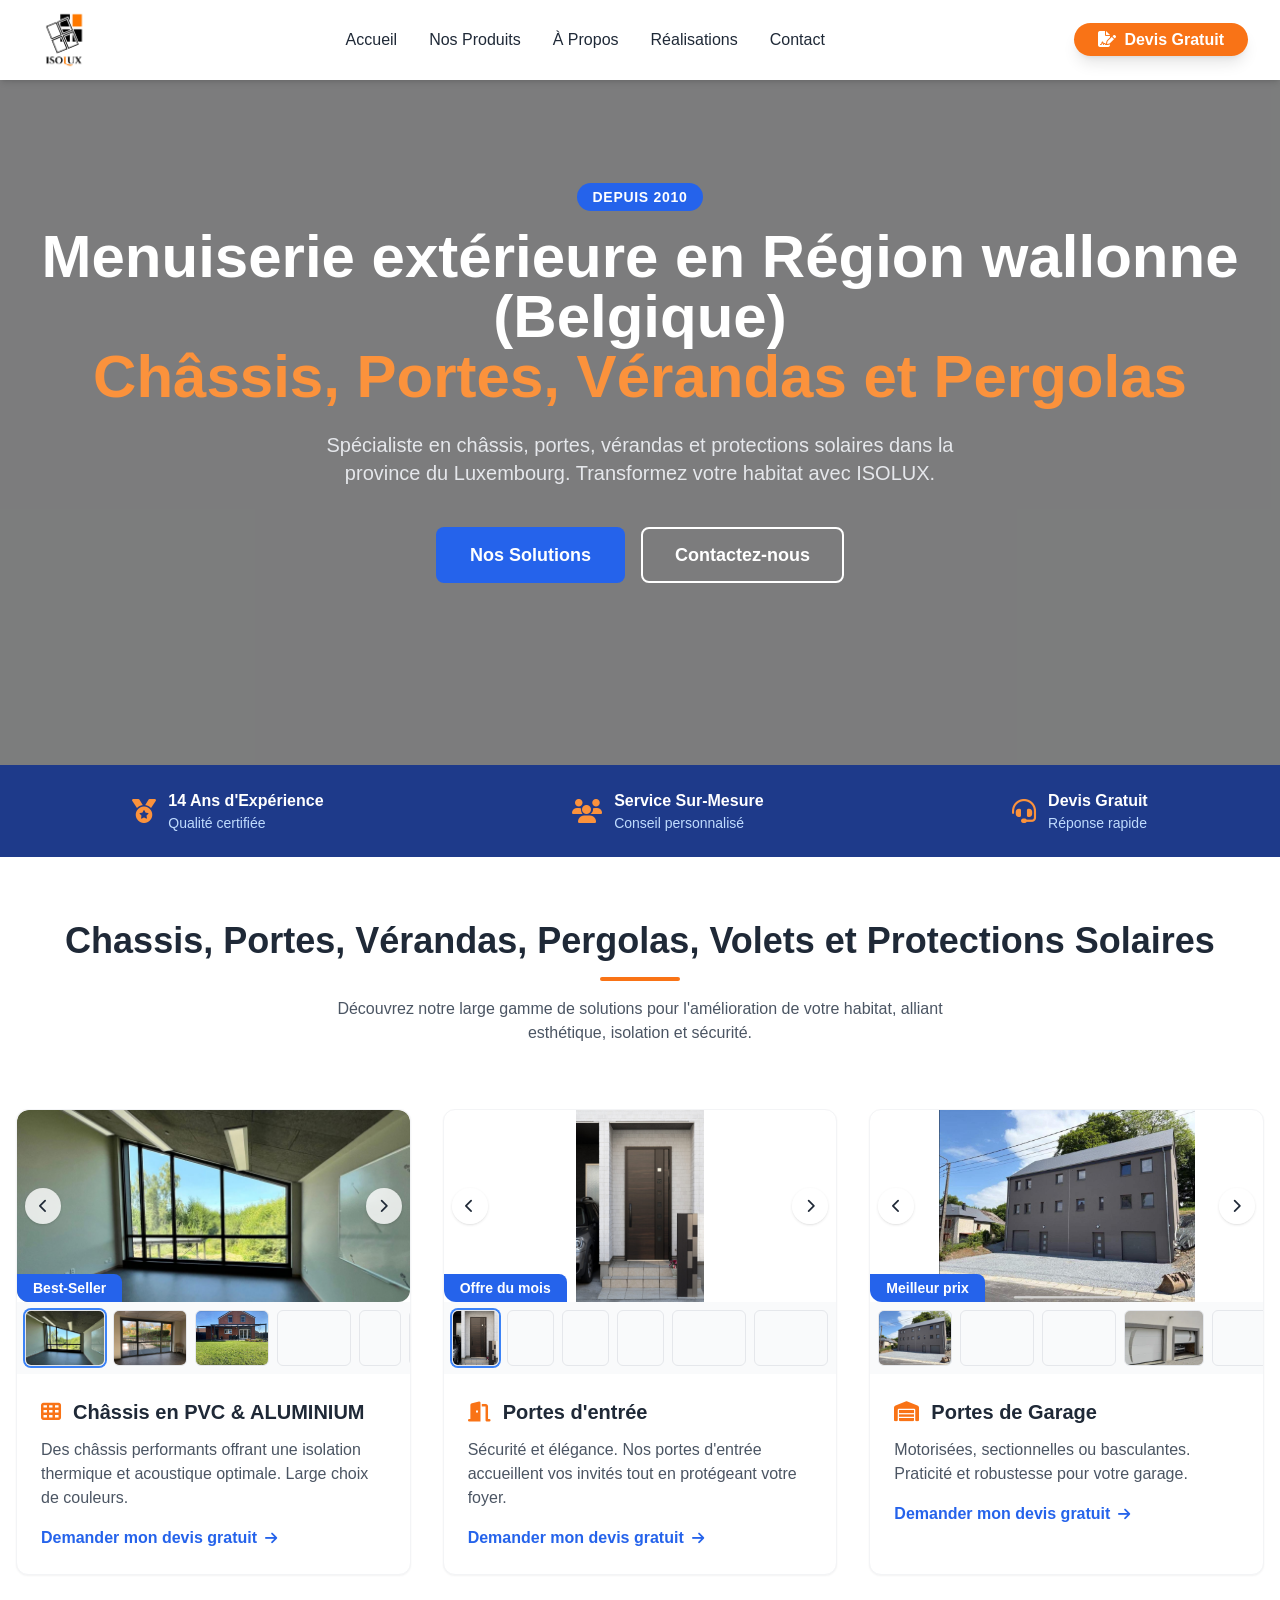
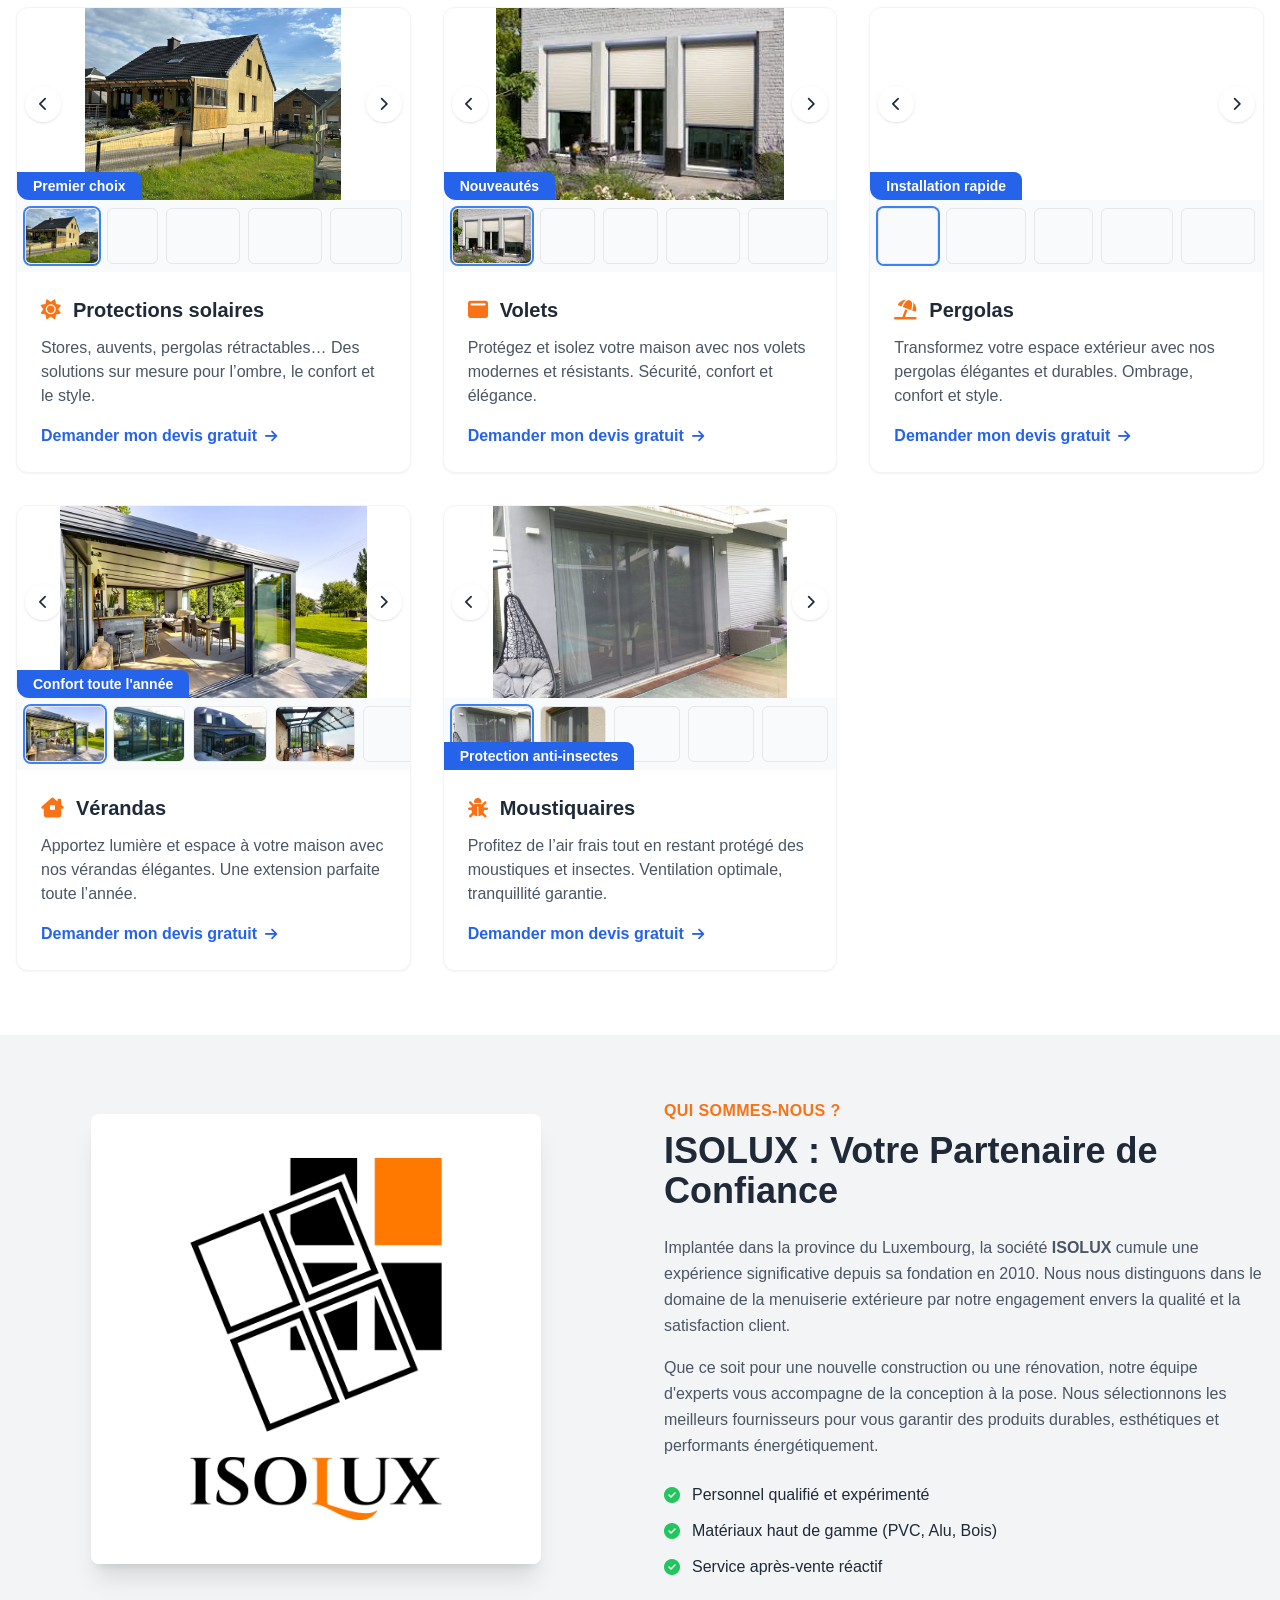
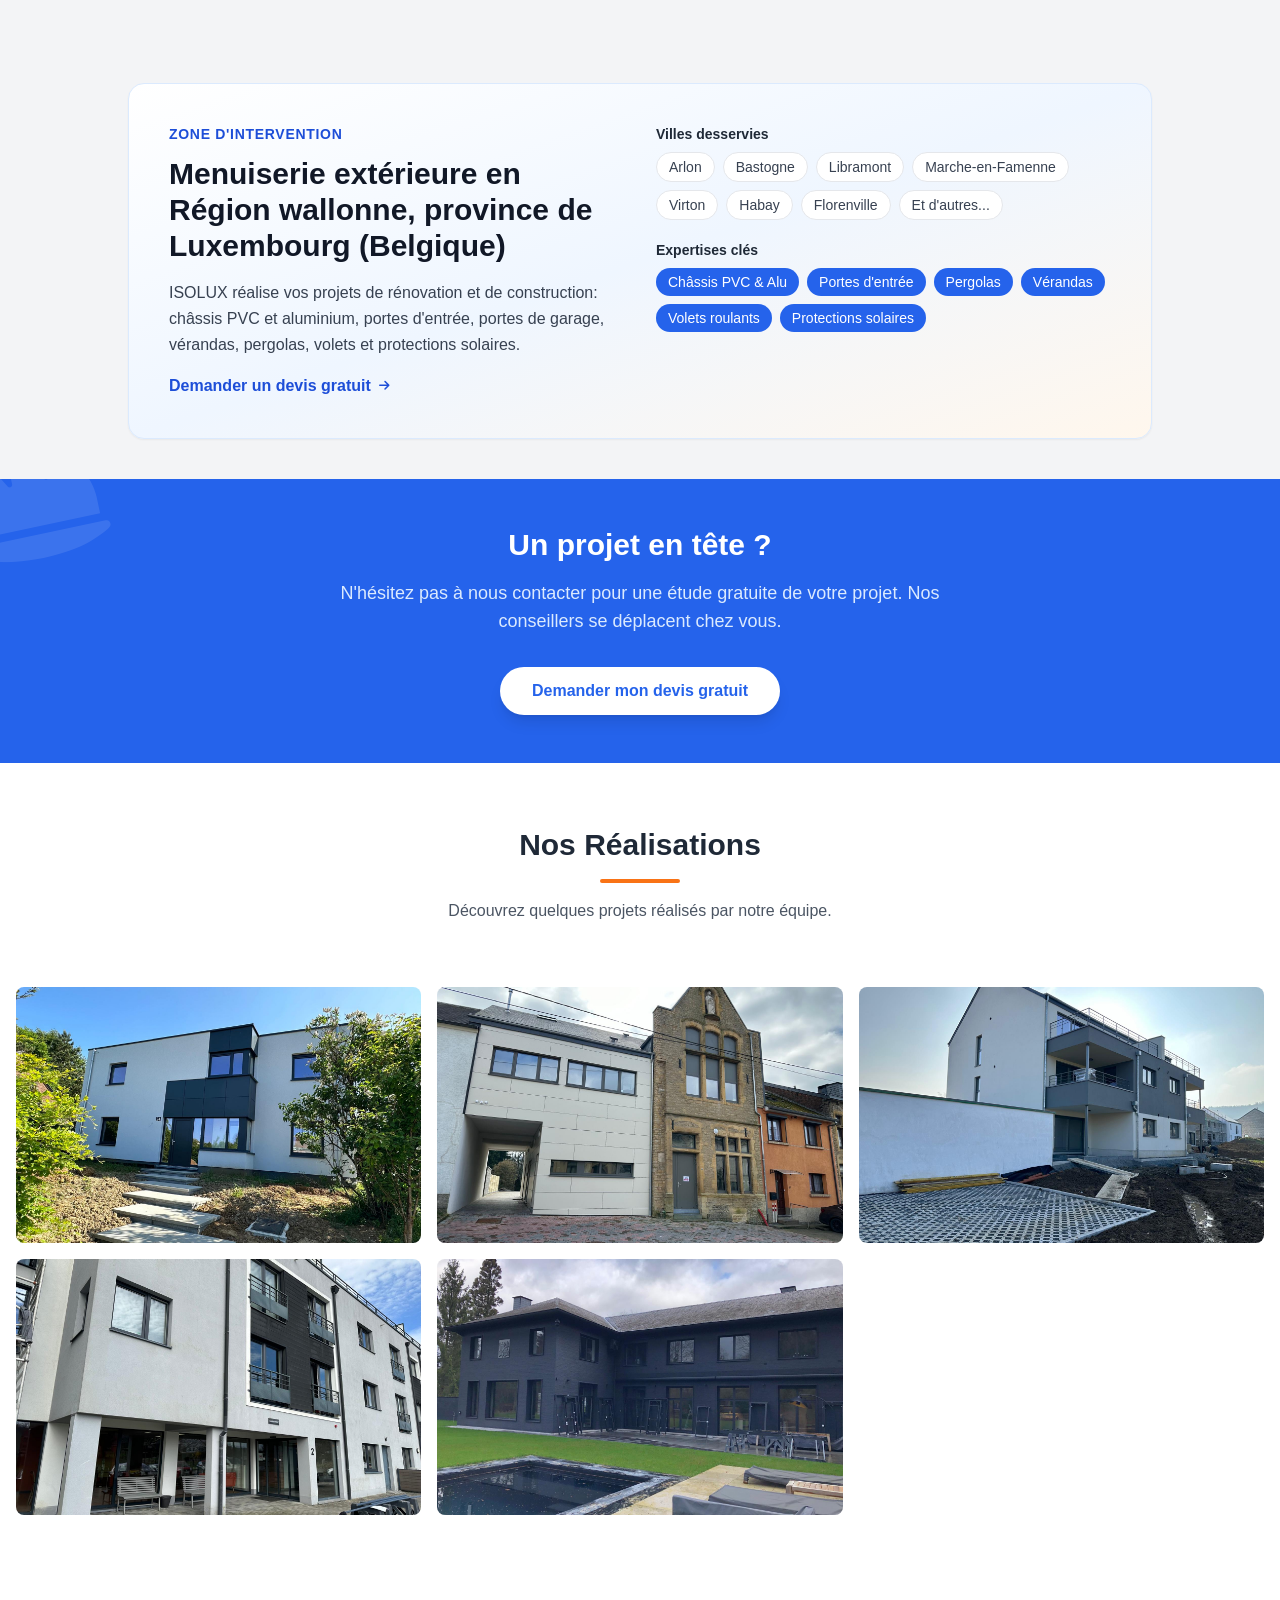
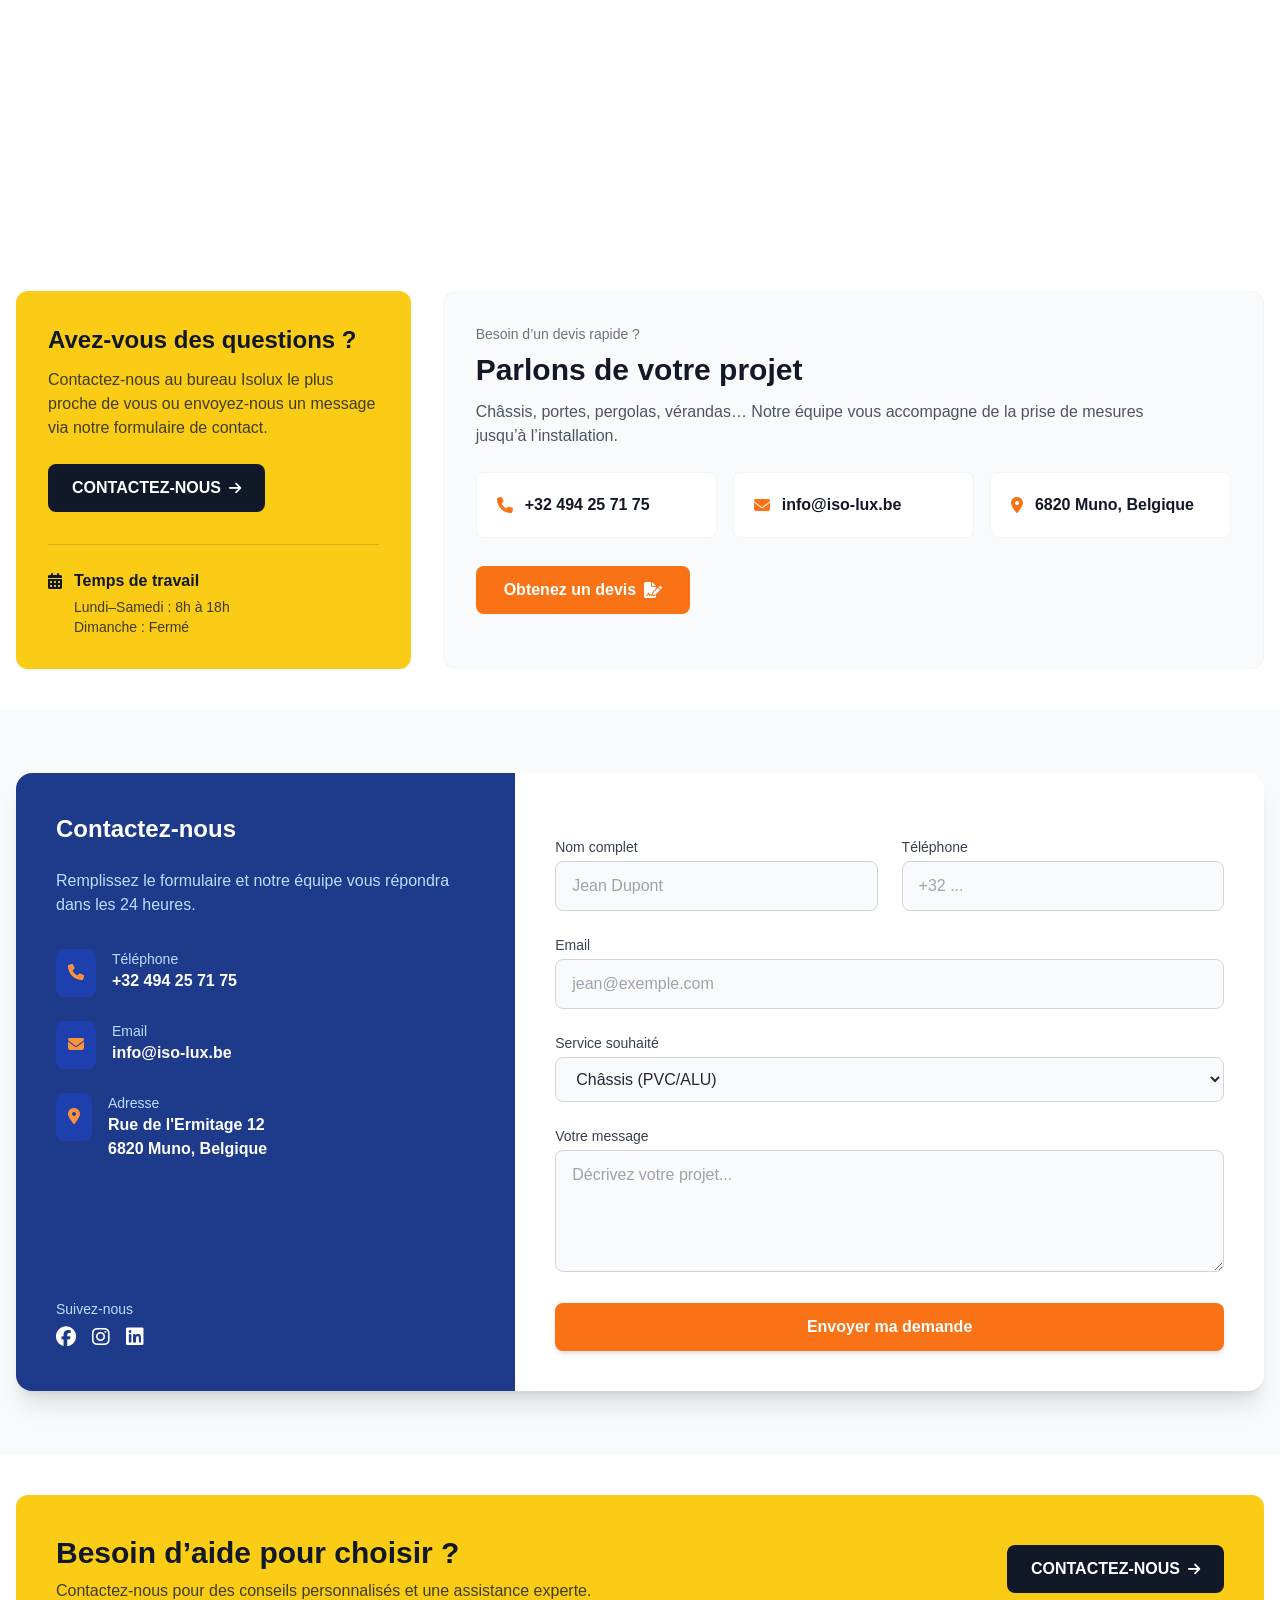
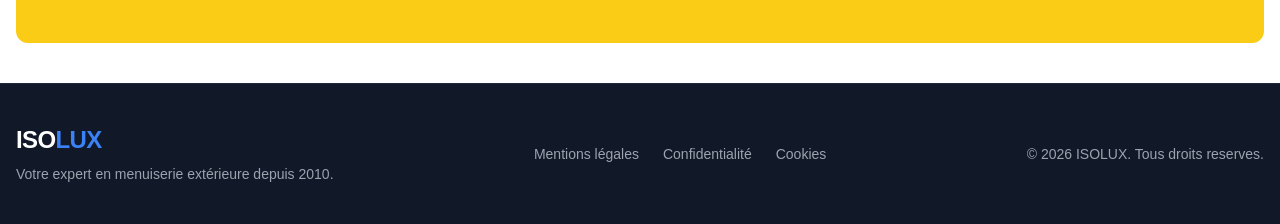
==== commit 7bd01275: "Add unique anchor IDs to each product card for Google Ads sitelinks Allows each product to have its " ====
--- a/index.html
+++ b/index.html
@@ -267,7 +267,7 @@
 
         <div class="grid grid-cols-1 md:grid-cols-2 lg:grid-cols-3 gap-8">
           <!-- ✅ PRODUIT 1 -->
-          <div
+          <div id="chassis"
             class="service-card bg-white rounded-xl overflow-hidden border border-gray-100 shadow-sm group"
           >
             <div class="relative overflow-hidden">
@@ -345,7 +345,7 @@
           </div>
 
           <!-- ✅ PRODUIT 2 -->
-          <div class="service-card bg-white rounded-xl overflow-hidden border border-gray-100 shadow-sm group">
+          <div id="portes-entree" class="service-card bg-white rounded-xl overflow-hidden border border-gray-100 shadow-sm group">
             <div class="relative overflow-hidden">
               <div id="prod2-carousel" class="relative h-48 overflow-hidden rounded-xl">
                 <div class="carousel-track flex h-full transition-transform duration-500 ease-in-out">
@@ -399,7 +399,7 @@
           </div>
 
           <!-- ✅ PRODUIT 3 -->
-          <div class="service-card bg-white rounded-xl overflow-hidden border border-gray-100 shadow-sm group">
+          <div id="portes-garage" class="service-card bg-white rounded-xl overflow-hidden border border-gray-100 shadow-sm group">
             <div class="relative overflow-hidden">
               <div id="prod3-carousel" class="relative h-48 overflow-hidden rounded-xl">
                 <div class="carousel-track flex h-full transition-transform duration-500 ease-in-out">
@@ -451,7 +451,7 @@
           </div>
 
           <!-- ✅ PRODUIT 4 -->
-          <div class="service-card bg-white rounded-xl overflow-hidden border border-gray-100 shadow-sm group">
+          <div id="protections-solaires" class="service-card bg-white rounded-xl overflow-hidden border border-gray-100 shadow-sm group">
             <div class="relative overflow-hidden">
               <div id="prod4-carousel" class="relative h-48 overflow-hidden rounded-xl">
                 <div class="carousel-track flex h-full transition-transform duration-500 ease-in-out">
@@ -503,7 +503,7 @@
           </div>
 
           <!-- ✅ PRODUIT 5 -->
-          <div class="service-card bg-white rounded-xl overflow-hidden border border-gray-100 shadow-sm group">
+          <div id="volets" class="service-card bg-white rounded-xl overflow-hidden border border-gray-100 shadow-sm group">
             <div class="relative overflow-hidden">
               <div id="prod5-carousel" class="relative h-48 overflow-hidden rounded-xl">
                 <div class="carousel-track flex h-full transition-transform duration-500 ease-in-out">
@@ -556,7 +556,7 @@
           </div>
 
           <!-- ✅ PRODUIT 6 -->
-          <div class="service-card bg-white rounded-xl overflow-hidden border border-gray-100 shadow-sm group">
+          <div id="pergolas" class="service-card bg-white rounded-xl overflow-hidden border border-gray-100 shadow-sm group">
             <div class="relative overflow-hidden">
               <div id="prod6-carousel" class="relative h-48 overflow-hidden rounded-xl">
                 <div class="carousel-track flex h-full transition-transform duration-500 ease-in-out">
@@ -610,7 +610,7 @@
 
           
           <!-- ✅ PRODUIT 7 -->
-          <div class="service-card bg-white rounded-xl overflow-hidden border border-gray-100 shadow-sm group">
+          <div id="verandas" class="service-card bg-white rounded-xl overflow-hidden border border-gray-100 shadow-sm group">
             <div class="relative overflow-hidden">
               <div id="prod7-carousel" class="relative h-48 overflow-hidden rounded-xl">
                 <div class="carousel-track flex h-full transition-transform duration-500 ease-in-out">
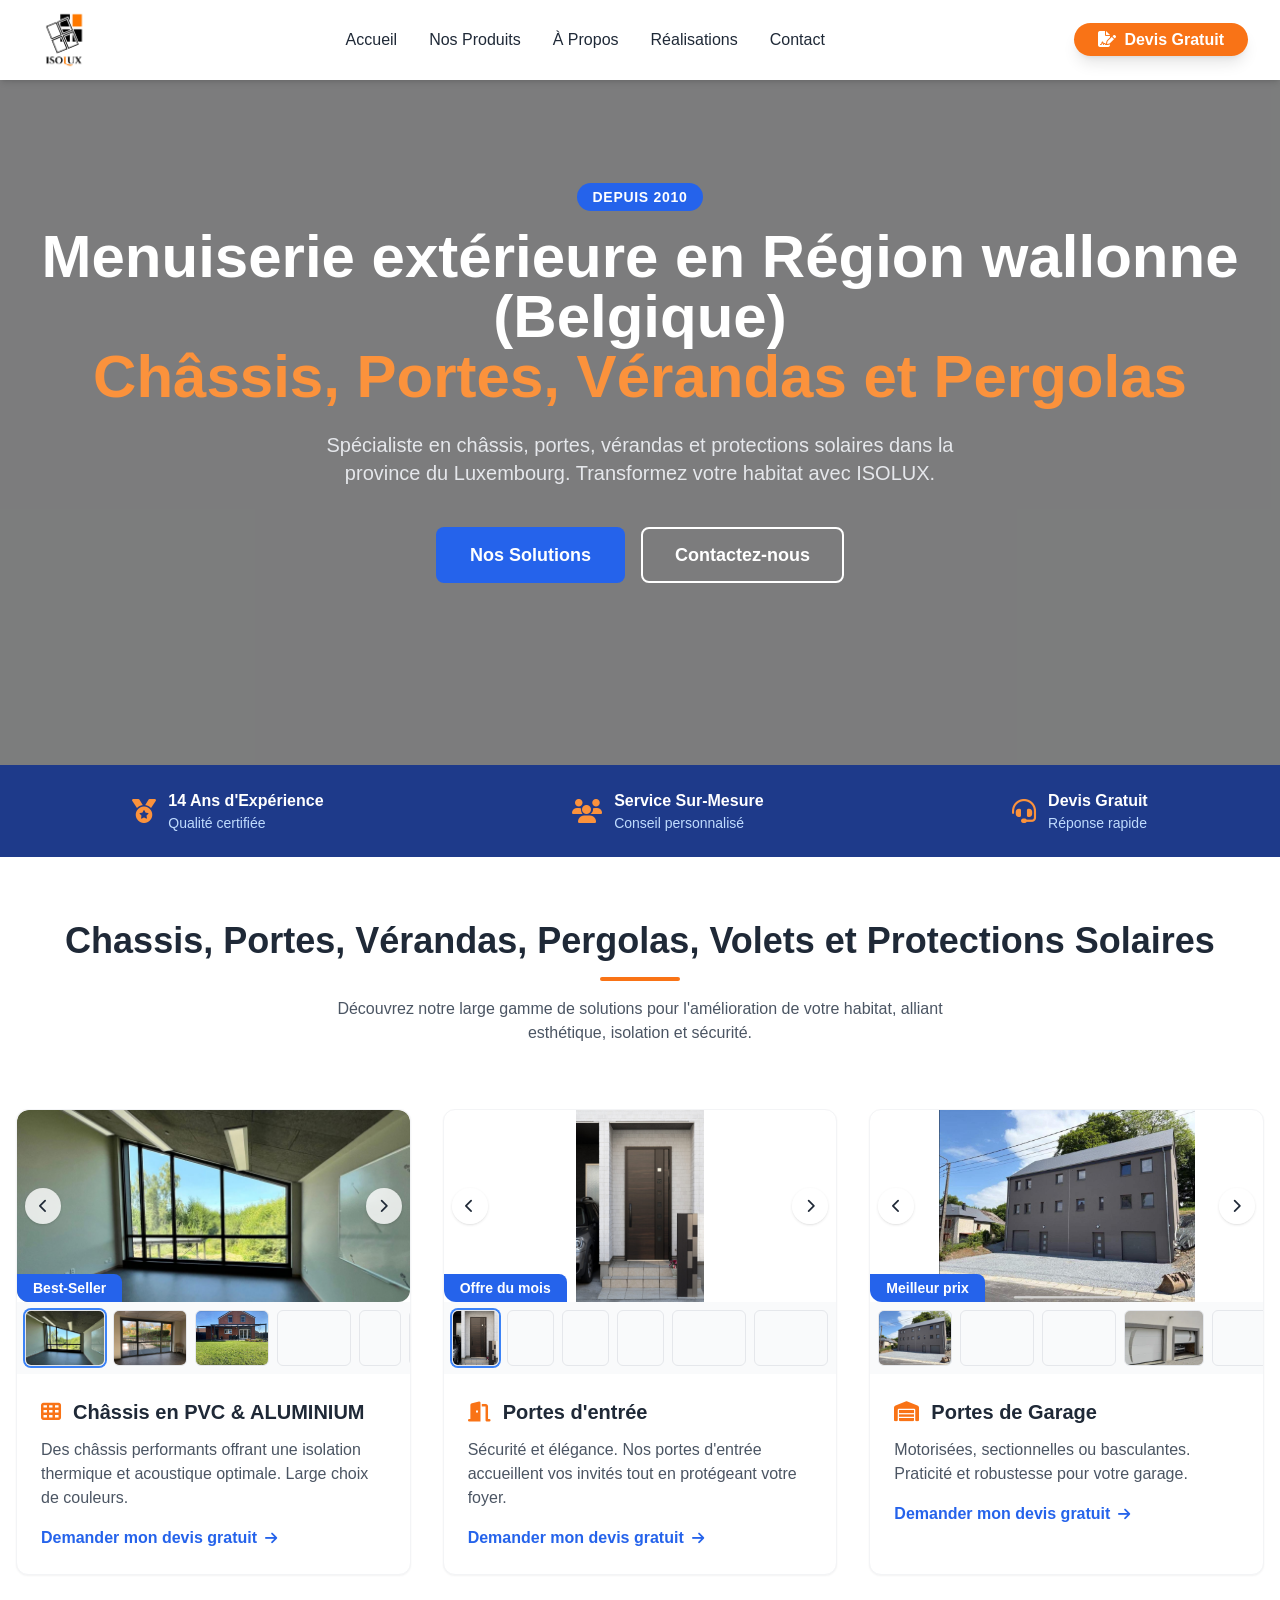
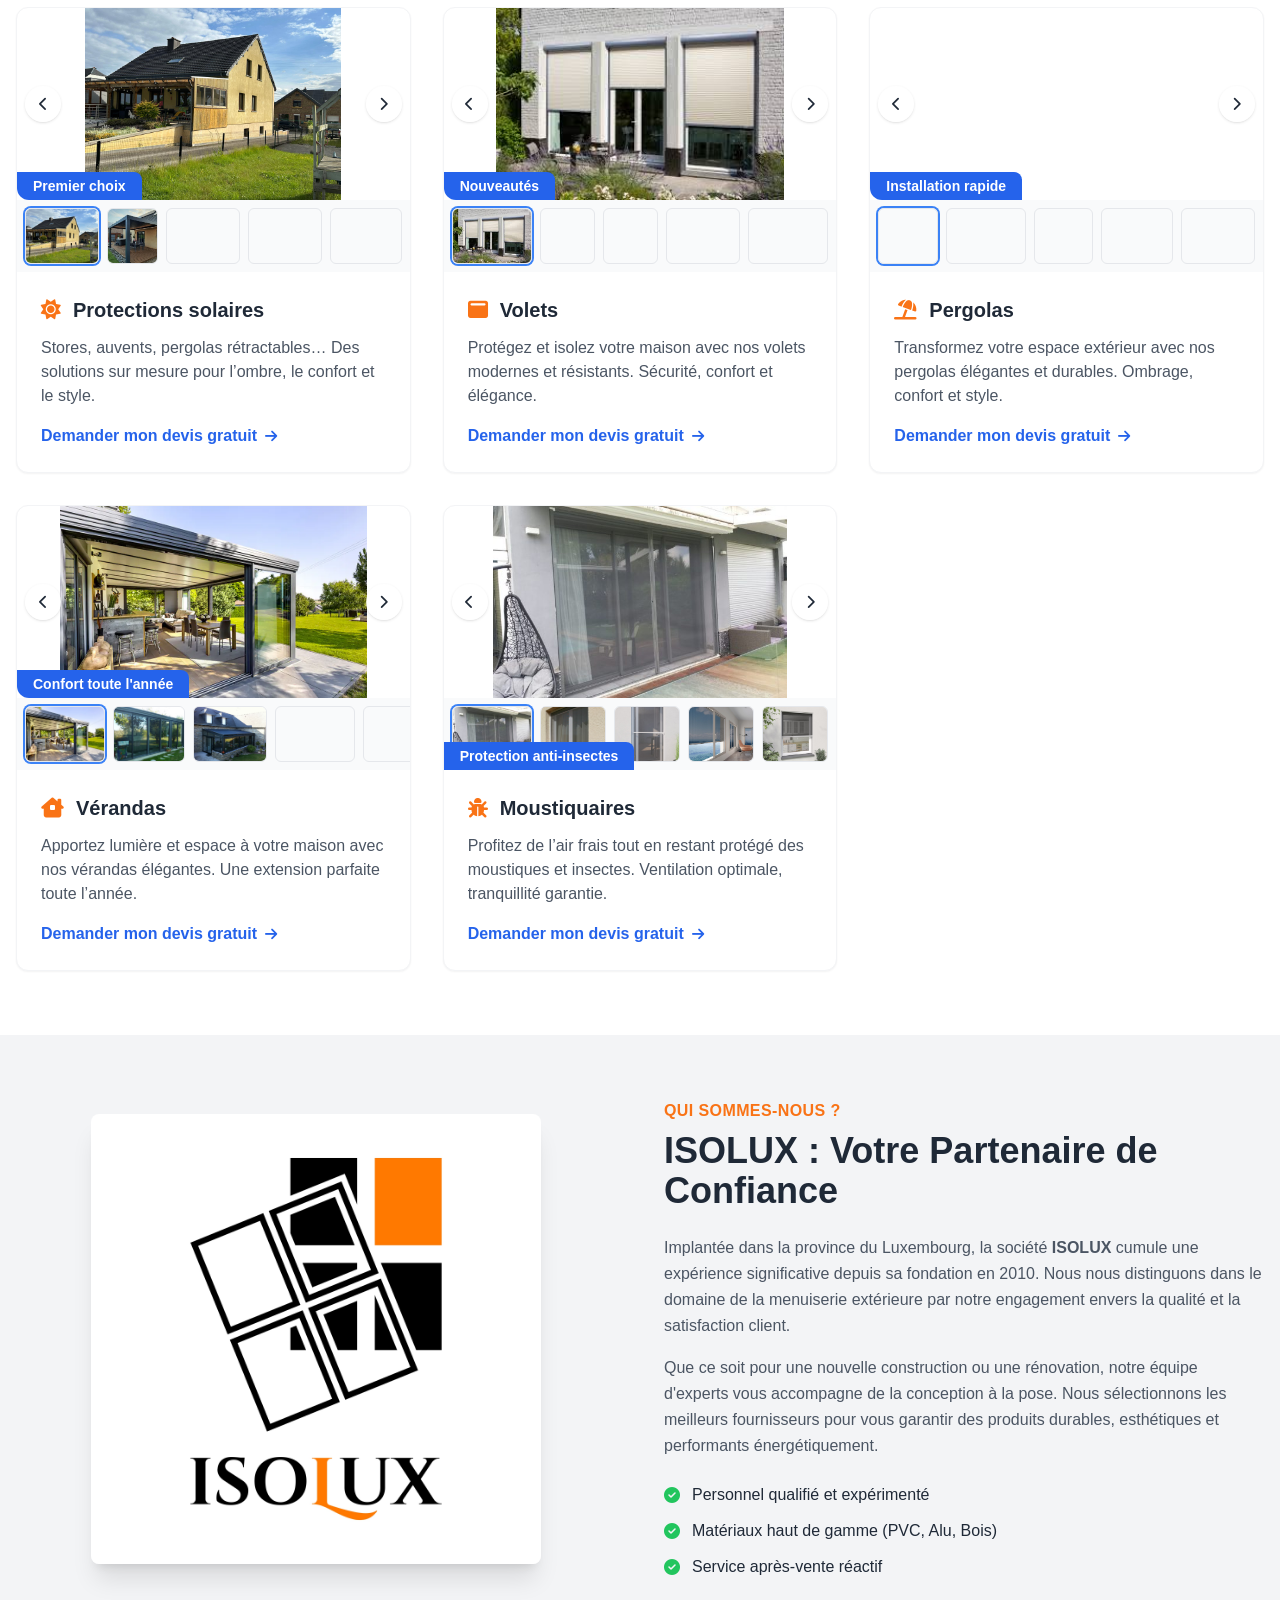
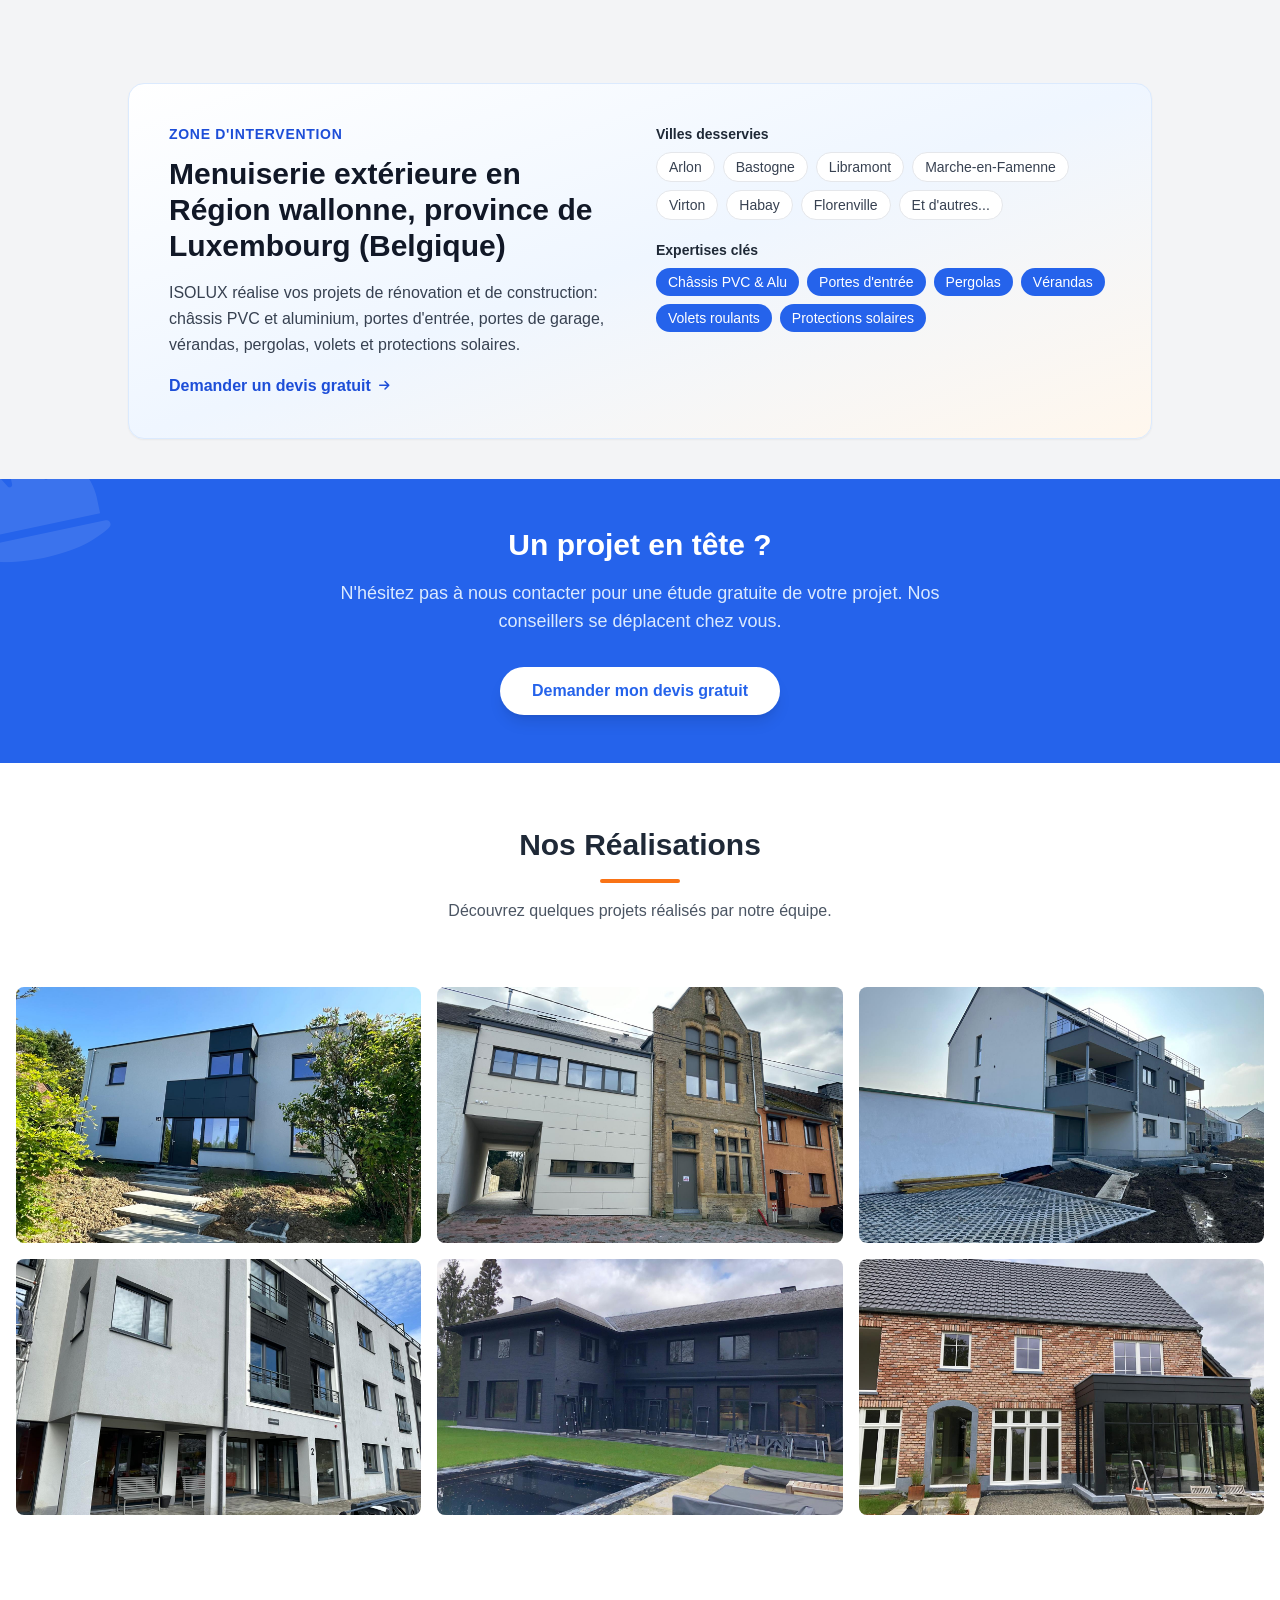
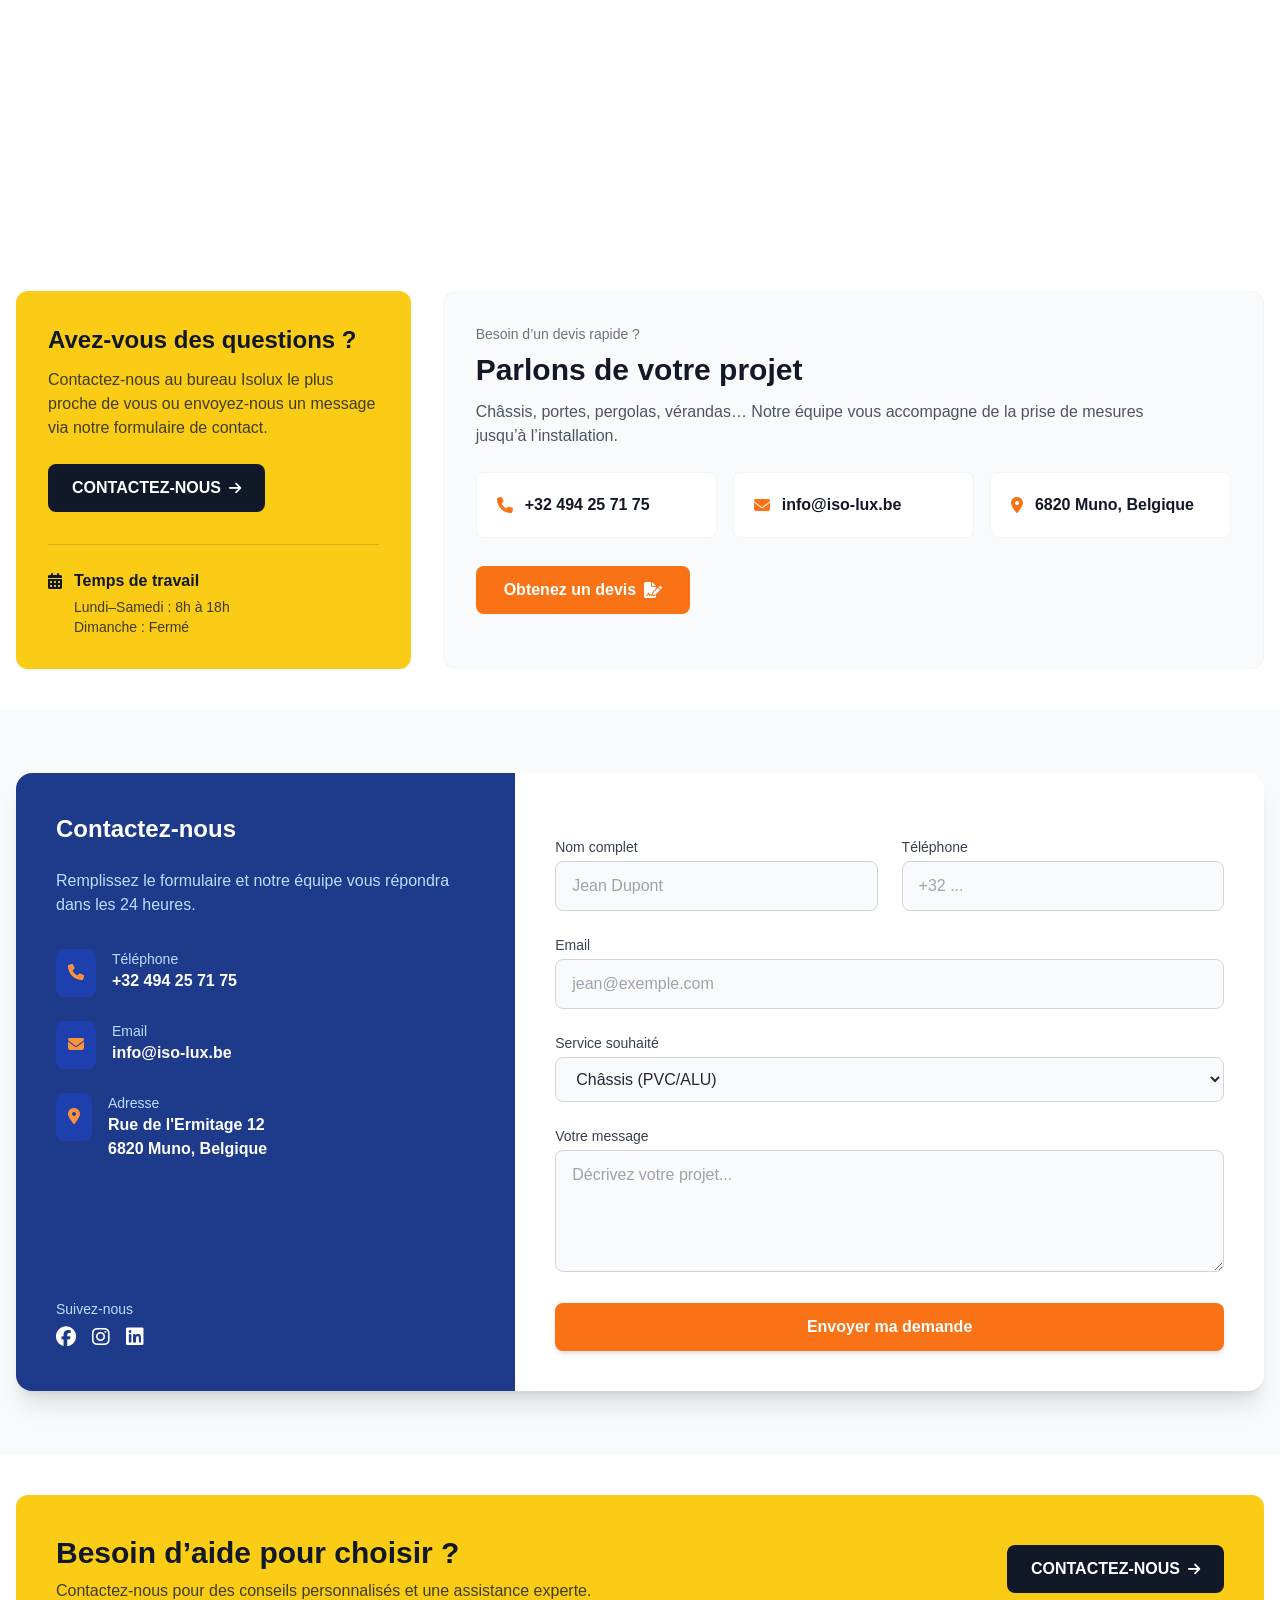
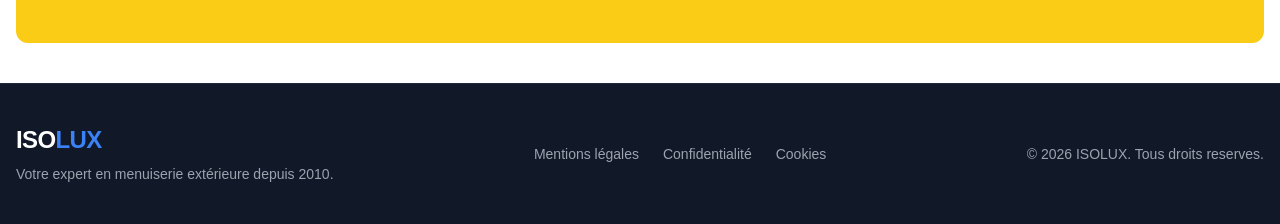
==== commit e5893460: "Fix empty text validation to prevent whitespace-only form submissions Adds trim-based validation on " ====
--- a/index.html
+++ b/index.html
@@ -1187,6 +1187,19 @@
     quoteForm.addEventListener("submit", async function (e) {
       e.preventDefault();
 
+      // Validate that required text fields are not blank or whitespace-only
+      const requiredTextFields = this.querySelectorAll("input[required], textarea[required]");
+      for (const field of requiredTextFields) {
+        if (!field.value.trim()) {
+          field.focus();
+          field.setCustomValidity("Ce champ ne peut pas être vide.");
+          field.reportValidity();
+          field.addEventListener("input", () => field.setCustomValidity(""), { once: true });
+          return;
+        }
+        field.setCustomValidity("");
+      }
+
       const submitBtn = this.querySelector('button[type="submit"]');
       const originalText = submitBtn?.innerText || "Envoyer ma demande";
 
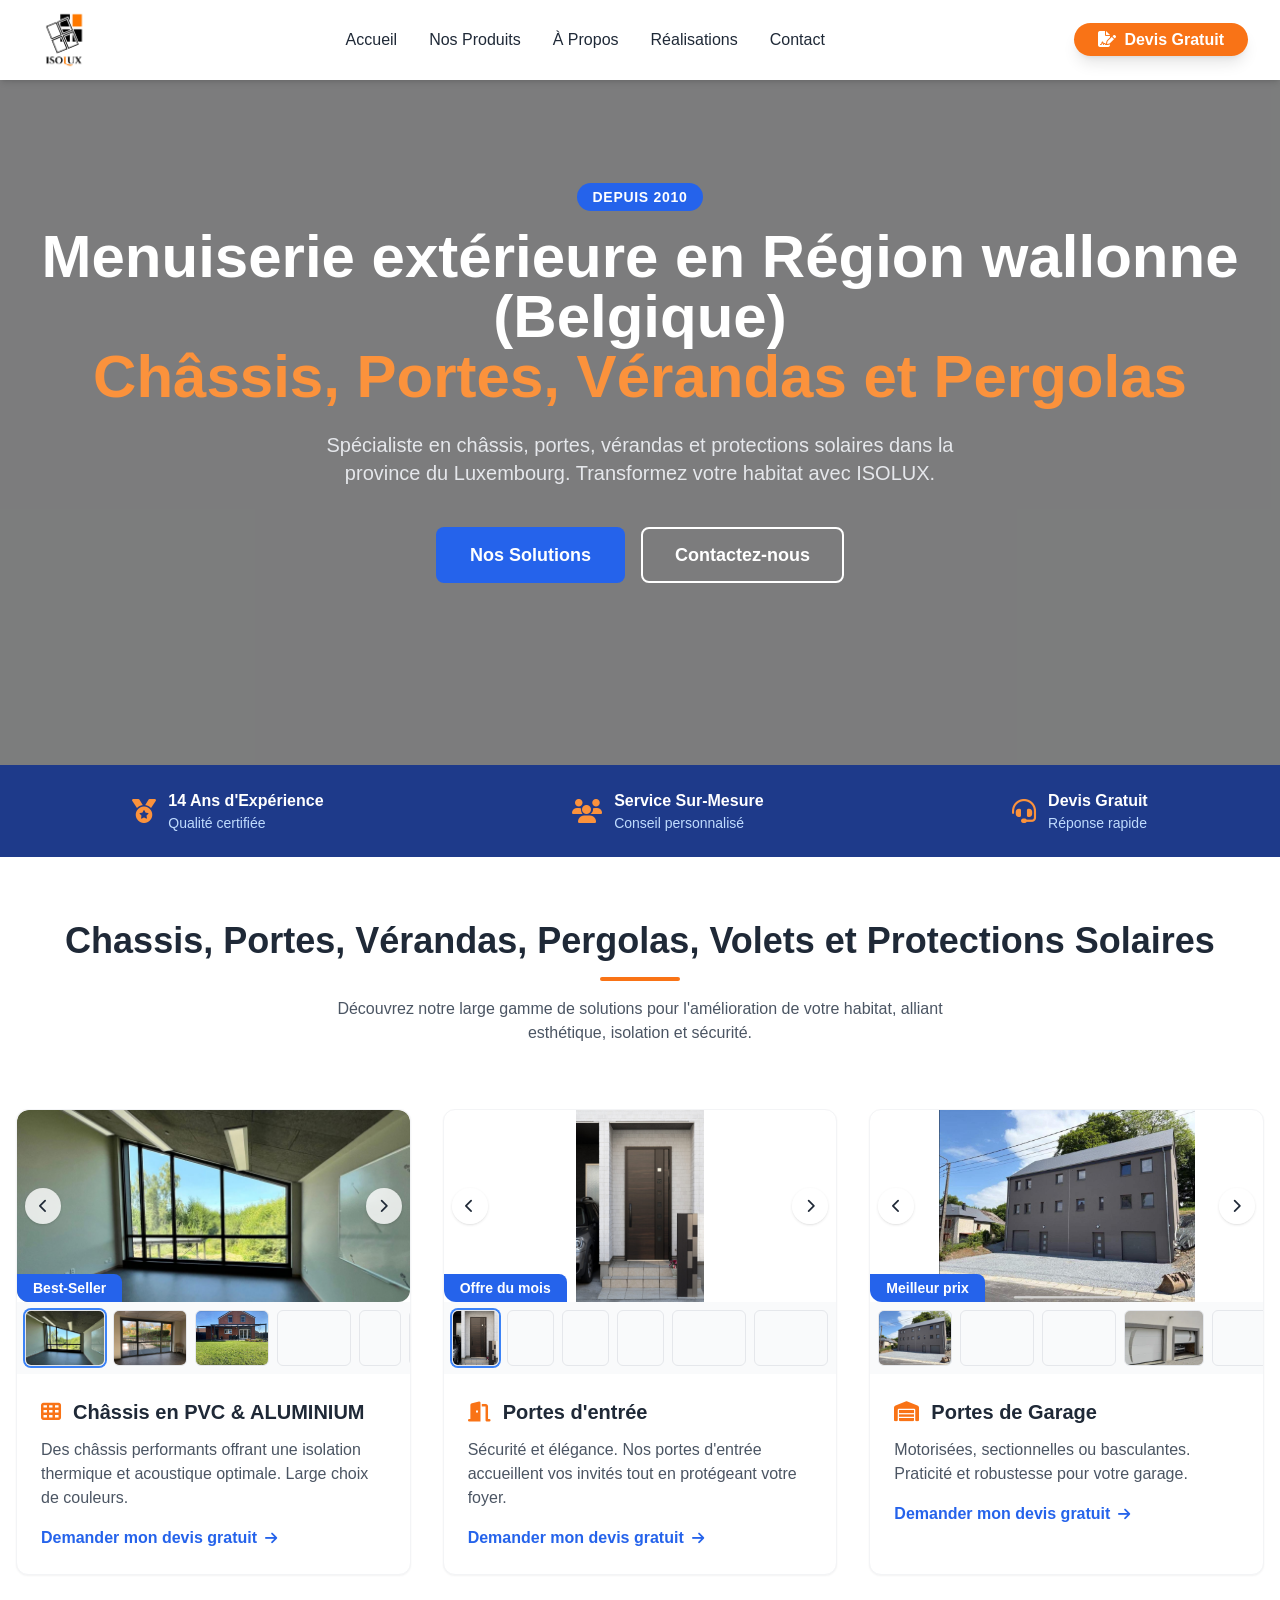
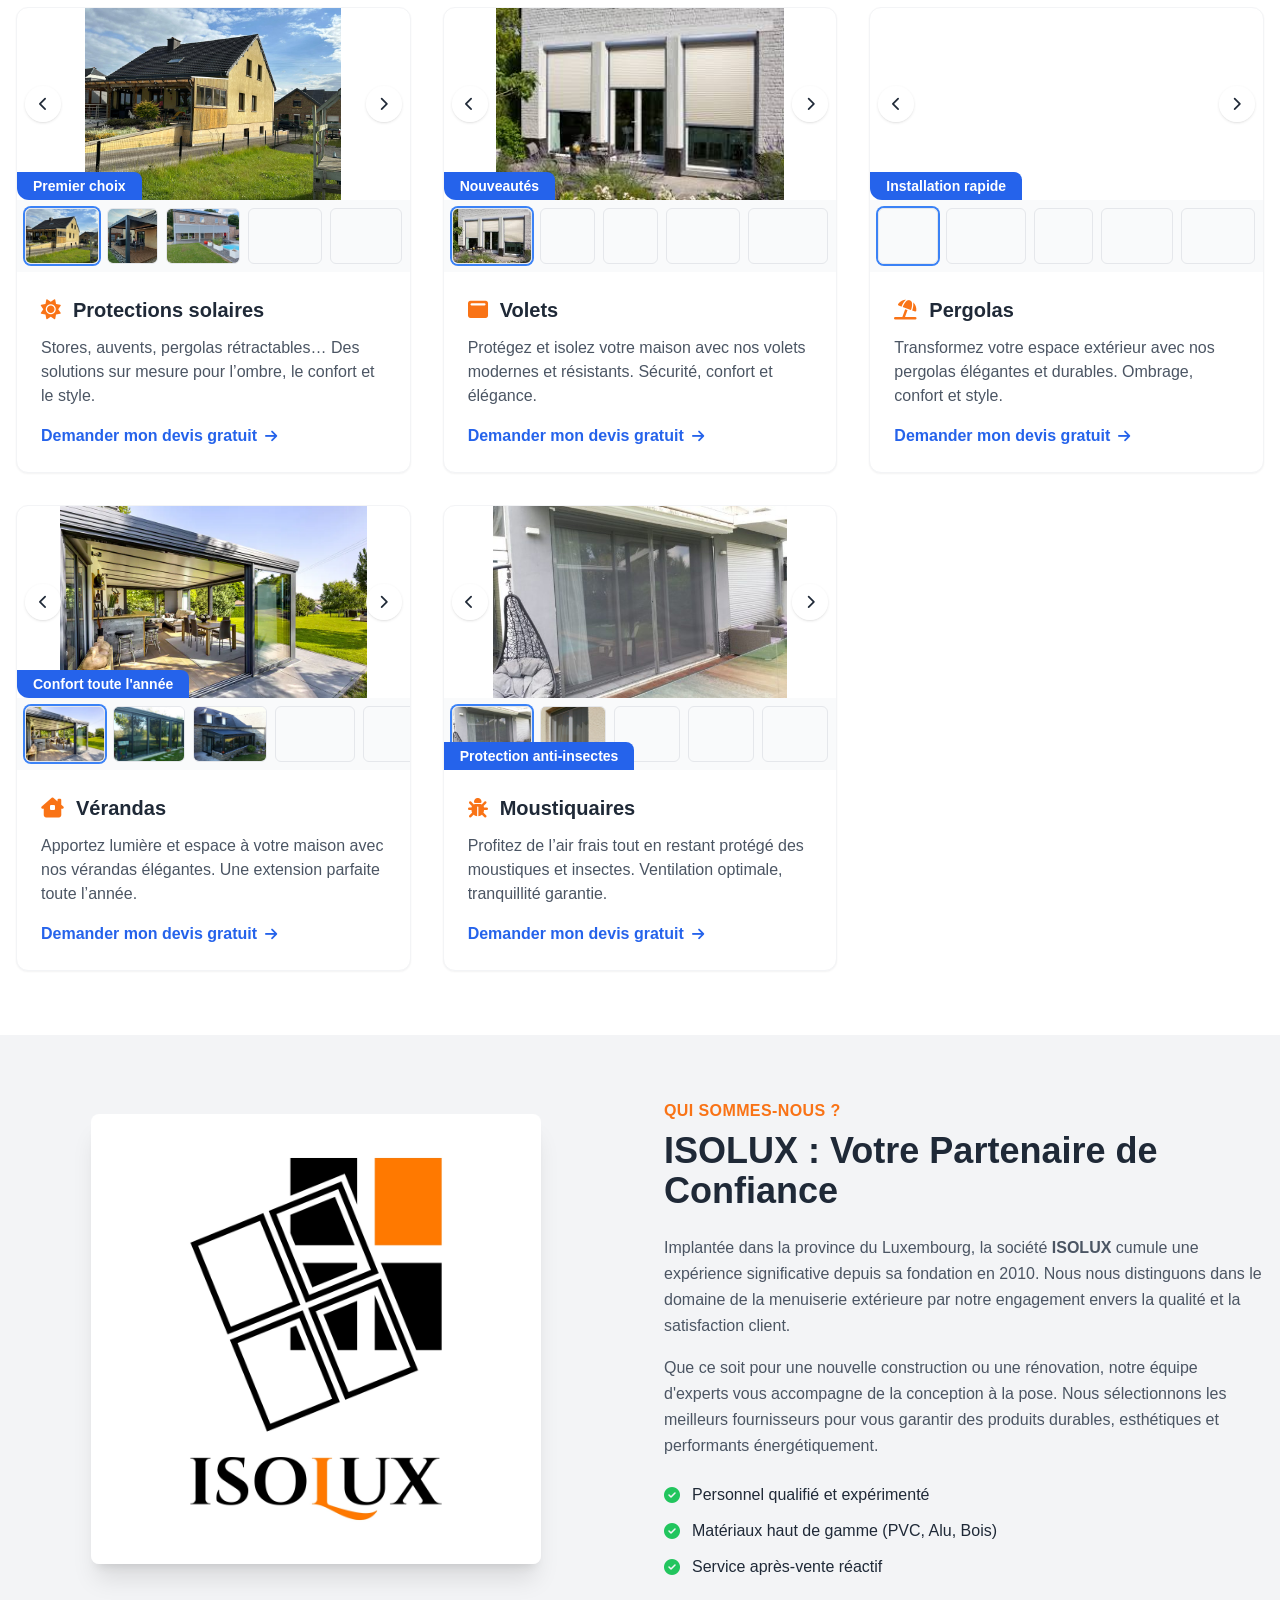
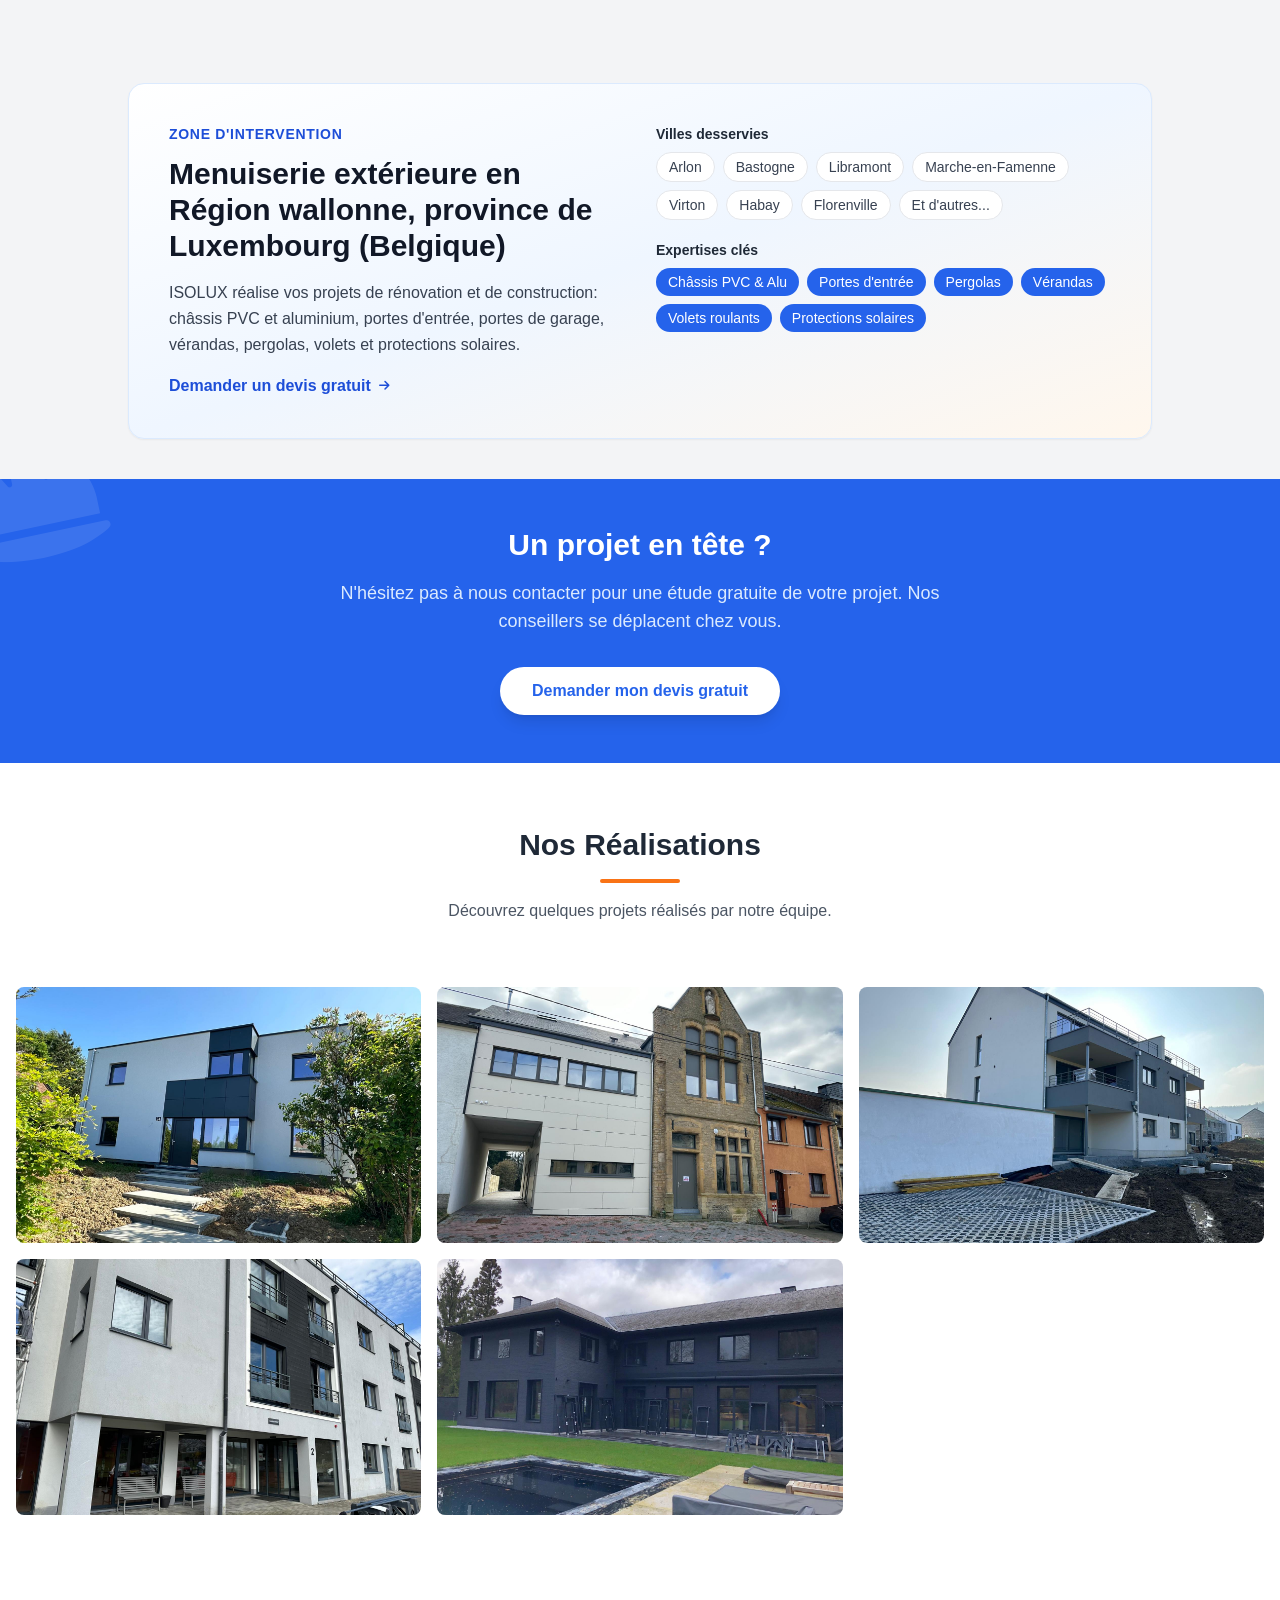
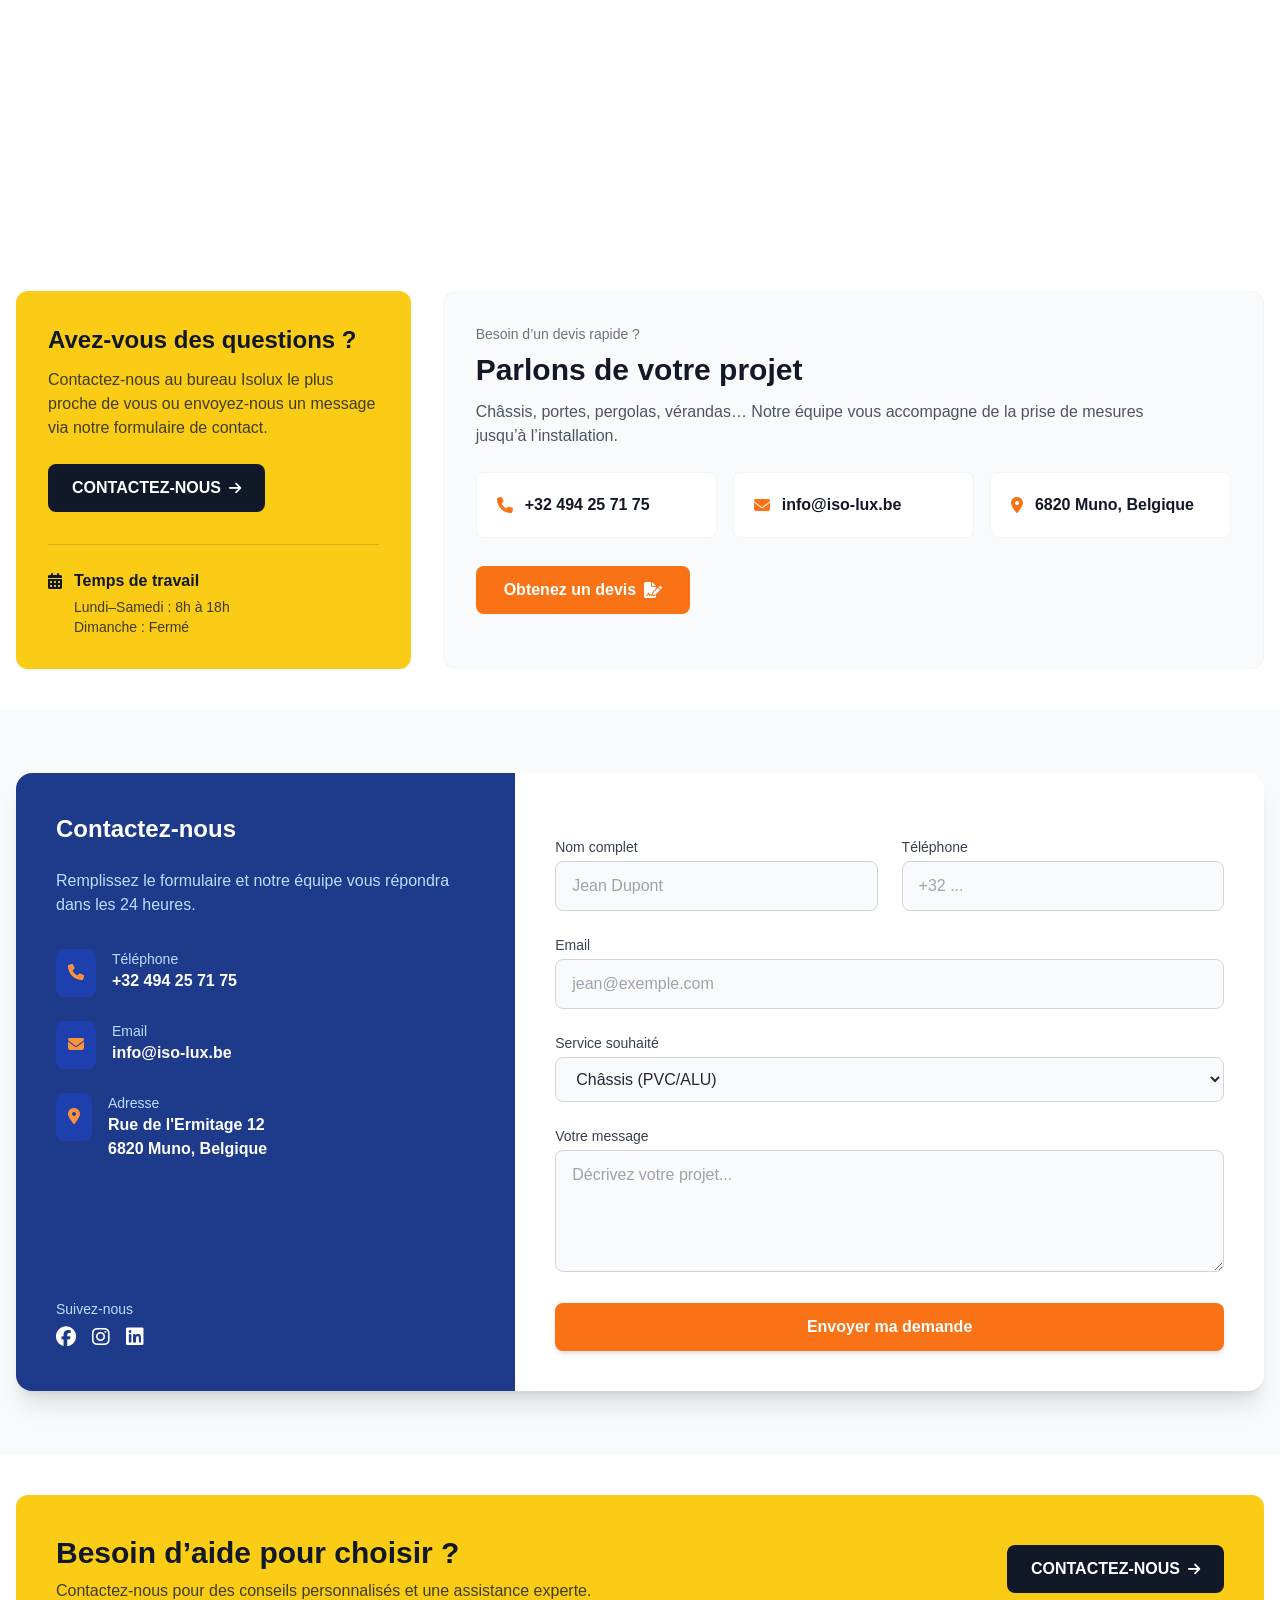
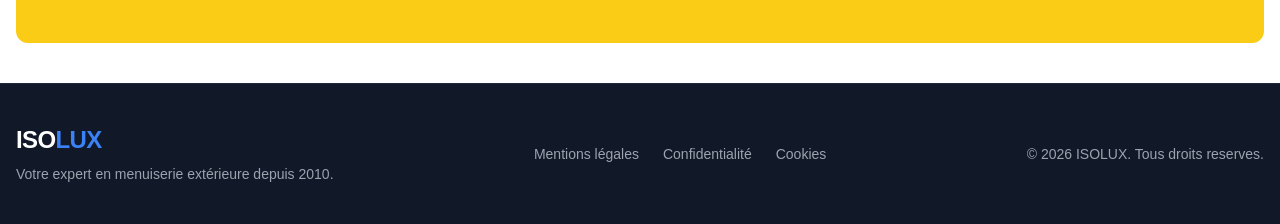
==== commit 62fcf593: "Fix Google Ads landing anchors and favicon" ====
--- a/index.html
+++ b/index.html
@@ -15,6 +15,7 @@
     <meta name="robots" content="index,follow" />
     <meta name="theme-color" content="#1e3a8a" />
     <link rel="manifest" href="/manifest.json" />
+    <link rel="icon" href="/favicon.ico" sizes="any" />
     <link rel="apple-touch-icon" href="/images/logos/isolux_logo.jpg" />
     <link rel="preconnect" href="https://images.unsplash.com" crossorigin />
     <link rel="preconnect" href="https://cdnjs.cloudflare.com" crossorigin />
@@ -267,7 +268,8 @@
 
         <div class="grid grid-cols-1 md:grid-cols-2 lg:grid-cols-3 gap-8">
           <!-- ✅ PRODUIT 1 -->
-          <div id="chassis"
+          <div
+            id="chassis"
             class="service-card bg-white rounded-xl overflow-hidden border border-gray-100 shadow-sm group"
           >
             <div class="relative overflow-hidden">
@@ -608,7 +610,7 @@
             </div>
           </div>
 
-          
+
           <!-- ✅ PRODUIT 7 -->
           <div id="verandas" class="service-card bg-white rounded-xl overflow-hidden border border-gray-100 shadow-sm group">
             <div class="relative overflow-hidden">
@@ -1187,19 +1189,6 @@
     quoteForm.addEventListener("submit", async function (e) {
       e.preventDefault();
 
-      // Validate that required text fields are not blank or whitespace-only
-      const requiredTextFields = this.querySelectorAll("input[required], textarea[required]");
-      for (const field of requiredTextFields) {
-        if (!field.value.trim()) {
-          field.focus();
-          field.setCustomValidity("Ce champ ne peut pas être vide.");
-          field.reportValidity();
-          field.addEventListener("input", () => field.setCustomValidity(""), { once: true });
-          return;
-        }
-        field.setCustomValidity("");
-      }
-
       const submitBtn = this.querySelector('button[type="submit"]');
       const originalText = submitBtn?.innerText || "Envoyer ma demande";
 
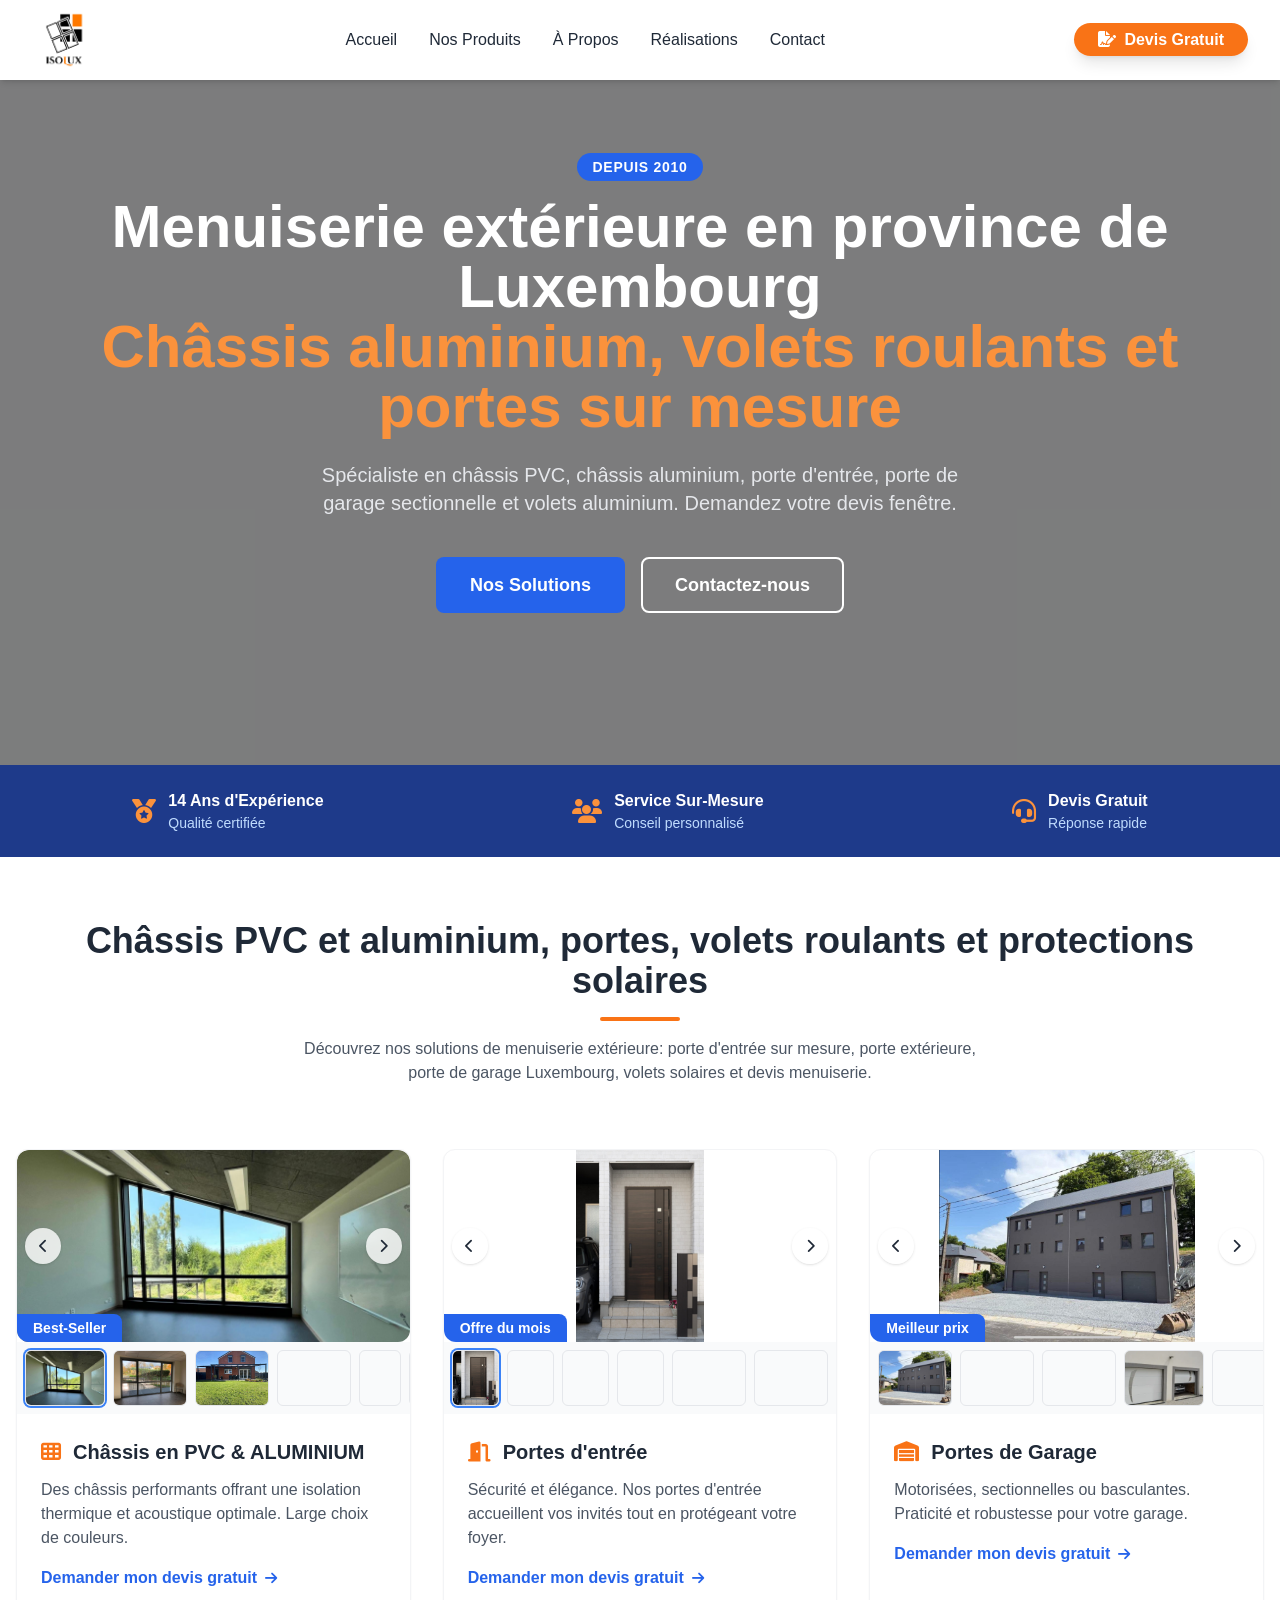
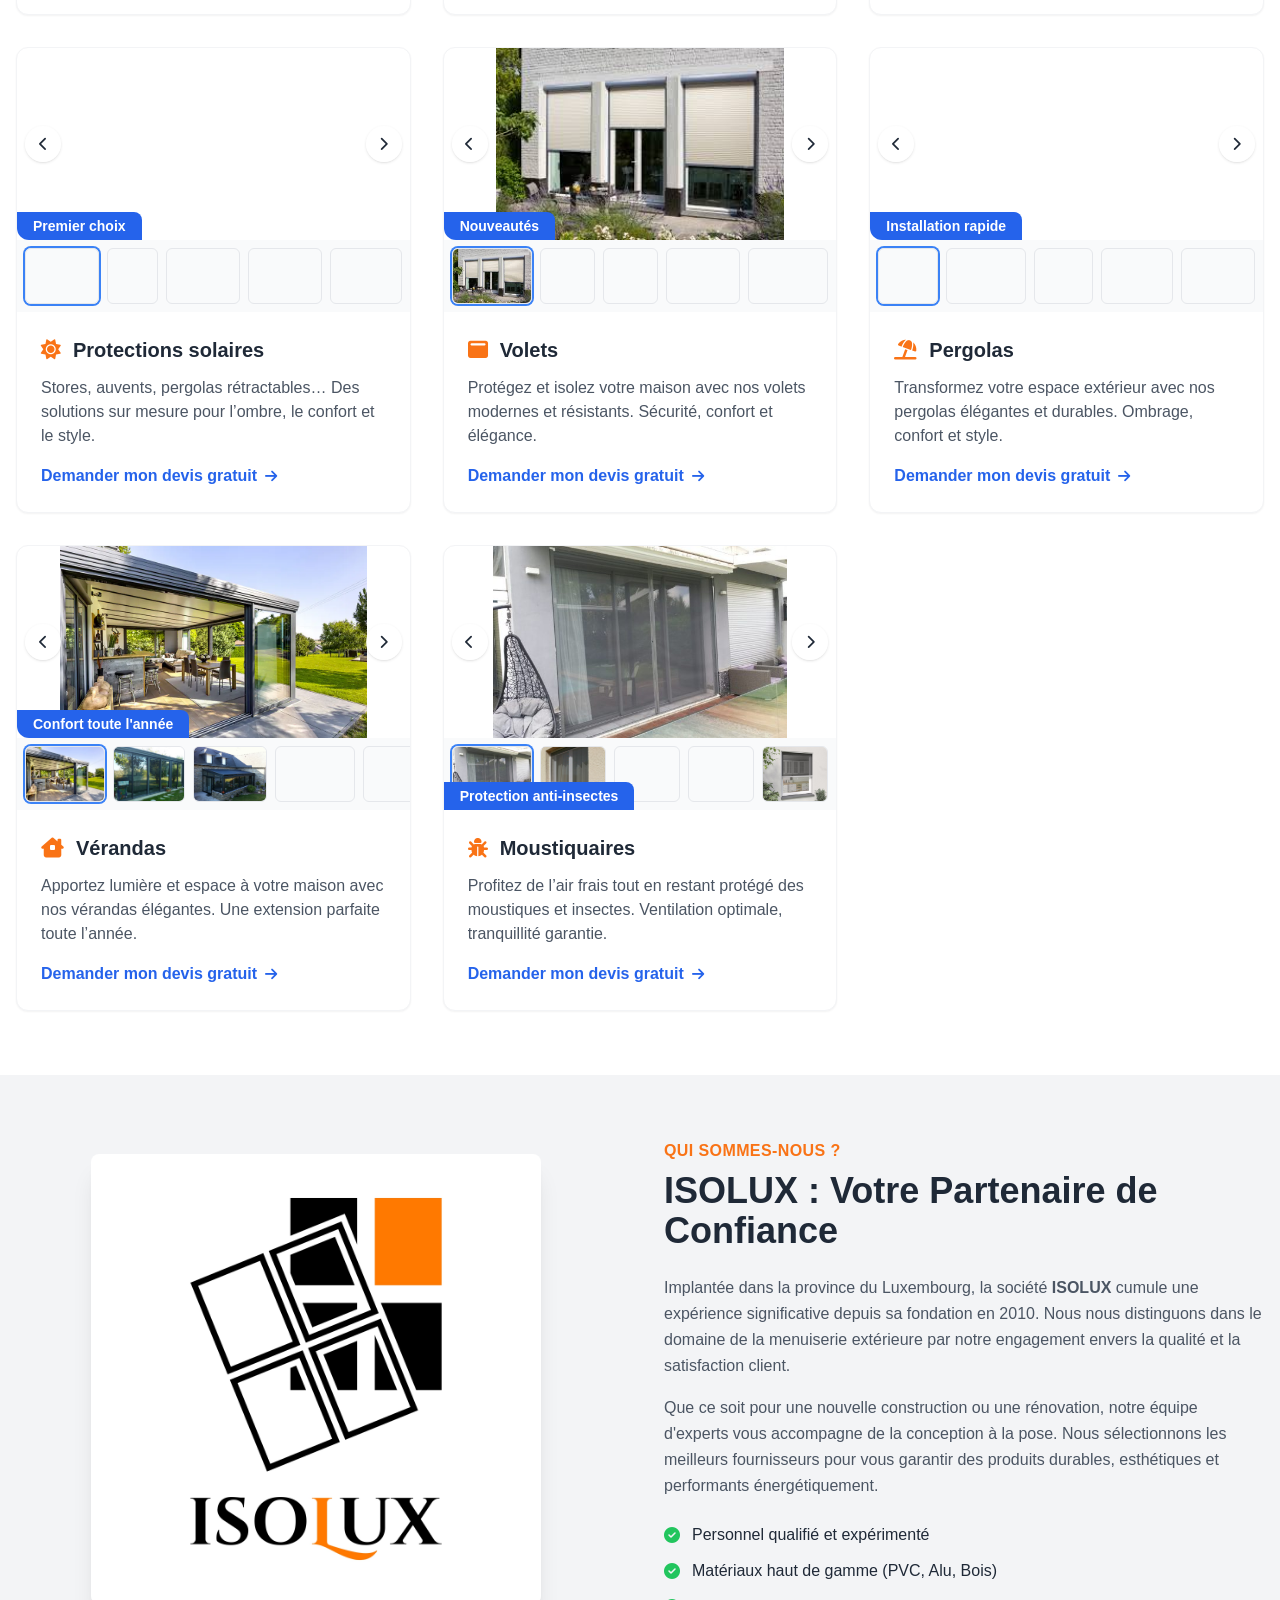
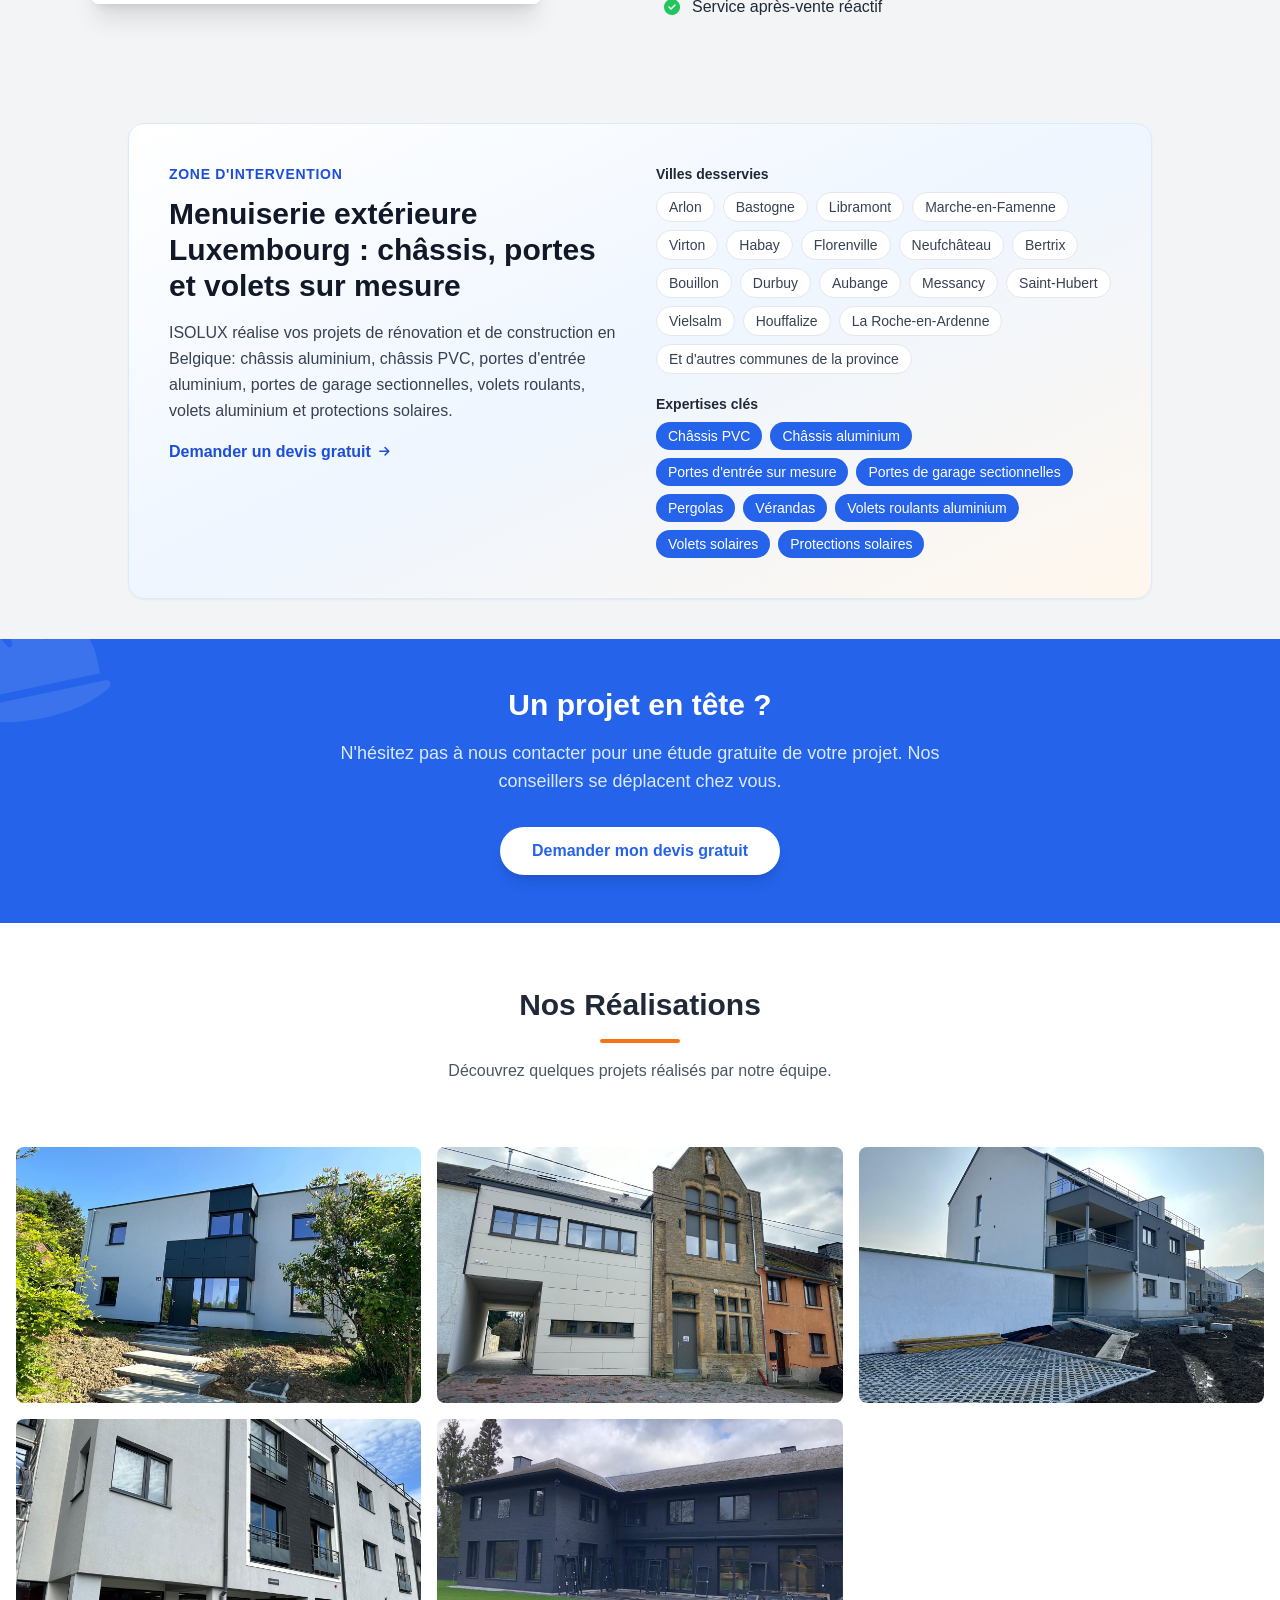
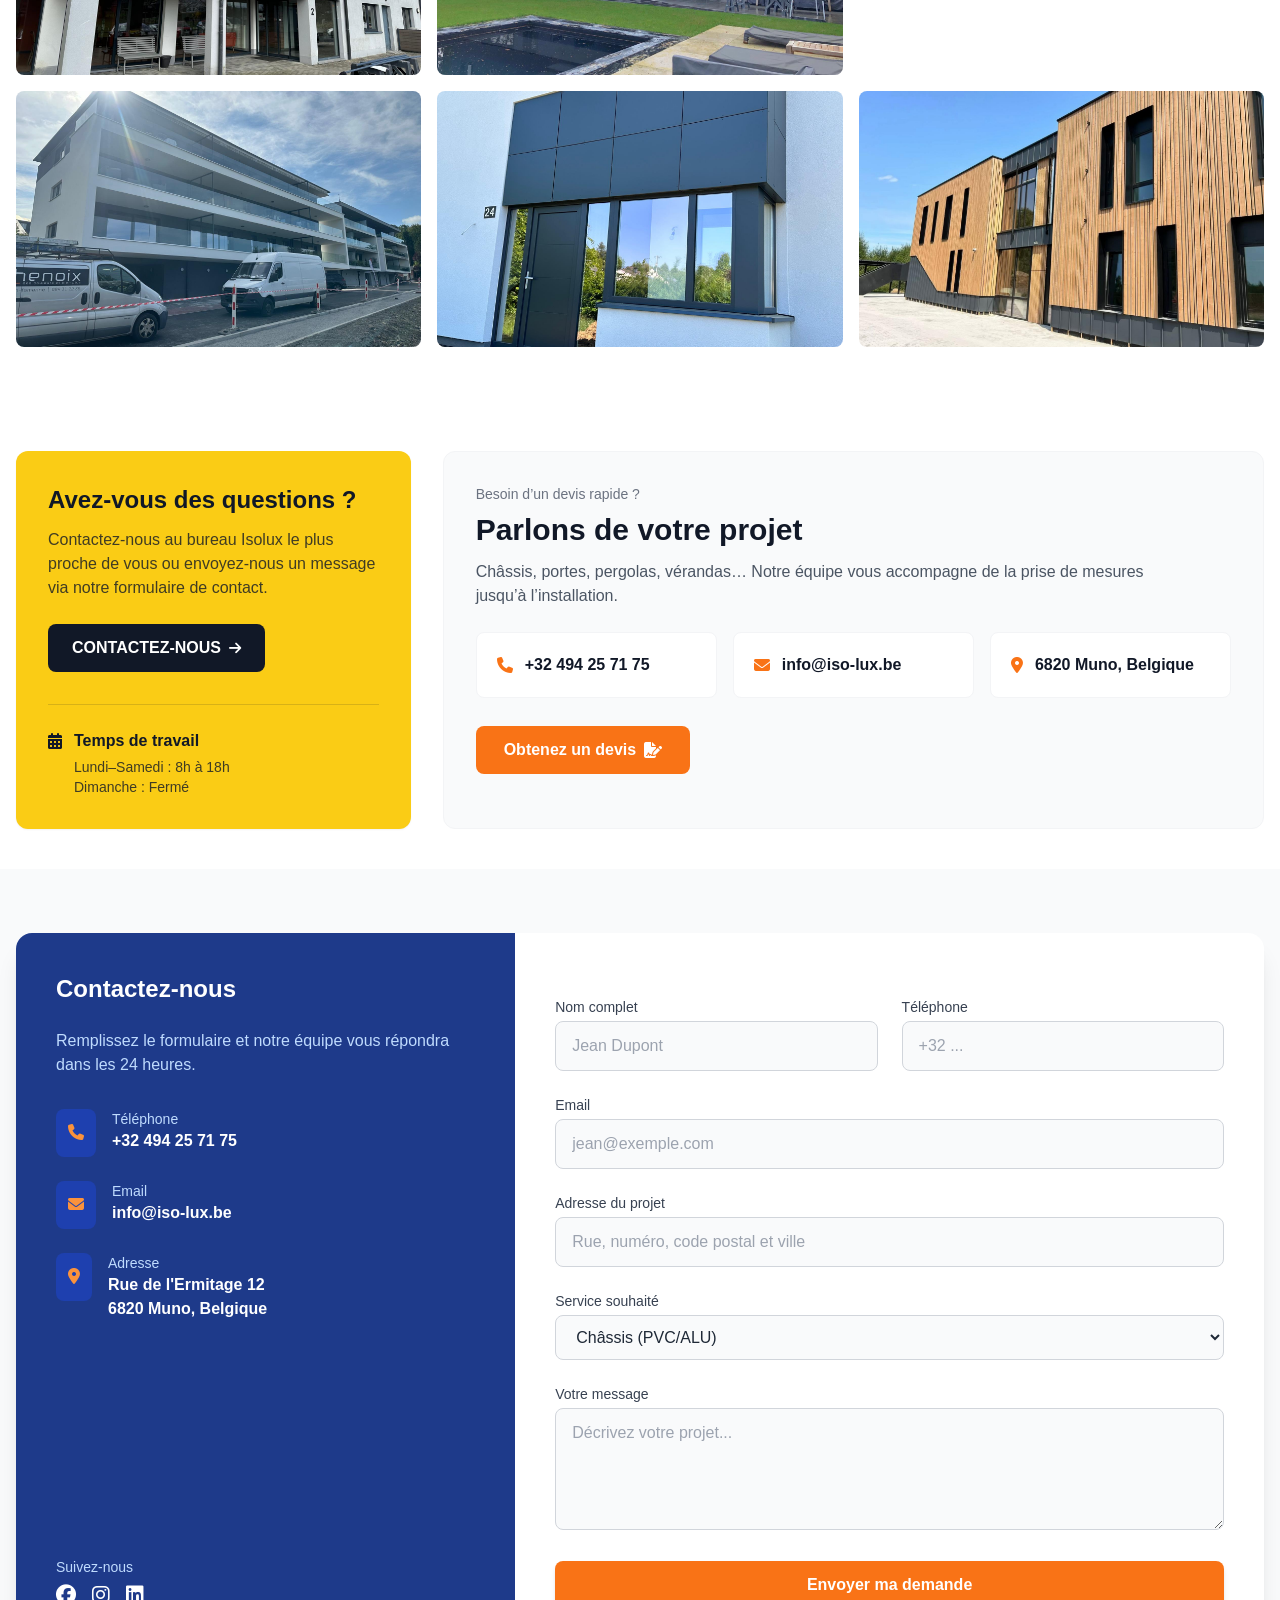
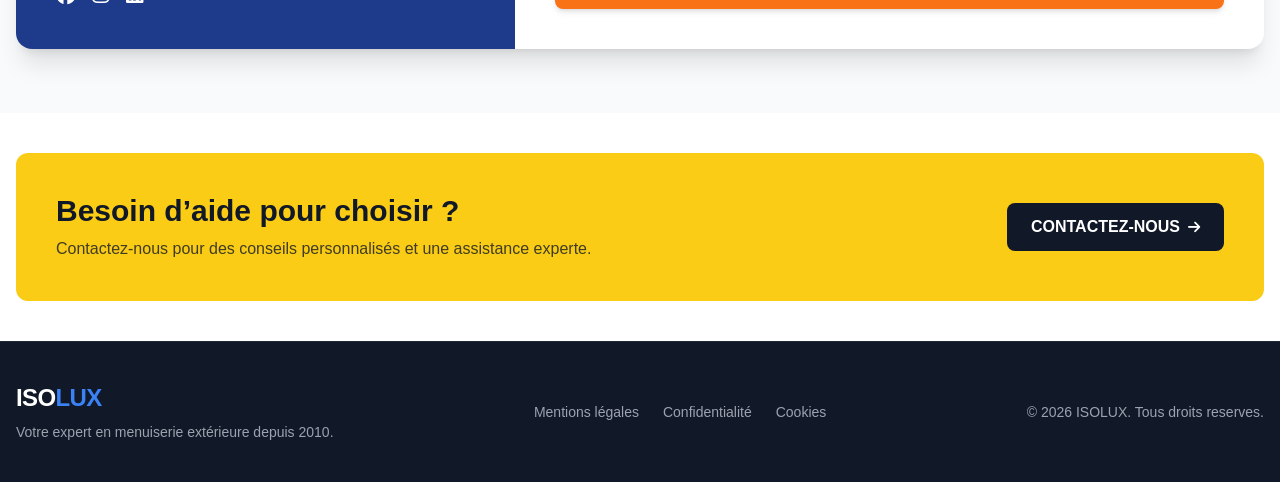
==== commit 7970eab8: "Improve local SEO and contact form" ====
--- a/index.html
+++ b/index.html
@@ -11,7 +11,7 @@
     </script>
     <meta charset="UTF-8" />
     <meta name="viewport" content="width=device-width, initial-scale=1.0" />
-    <meta name="description" content="ISOLUX, entreprise de menuiserie extérieure en Région wallonne (Belgique), dans la province de Luxembourg : châssis PVC et aluminium, portes d'entrée, portes de garage, vérandas, pergolas, volets et protections solaires. Devis gratuit." />
+    <meta name="description" content="ISOLUX, menuiserie extérieure en province de Luxembourg : châssis aluminium et PVC, volets roulants aluminium, portes d'entrée sur mesure, portes de garage sectionnelles, volets solaires et devis gratuit." />
     <meta name="robots" content="index,follow" />
     <meta name="theme-color" content="#1e3a8a" />
     <link rel="manifest" href="/manifest.json" />
@@ -21,7 +21,7 @@
     <link rel="preconnect" href="https://cdnjs.cloudflare.com" crossorigin />
     <link rel="preconnect" href="https://www.googletagmanager.com" crossorigin />
     <link rel="preload" as="image" fetchpriority="high" href="https://images.unsplash.com/photo-1600585154340-be6161a56a0c?ixlib=rb-4.0.3&auto=format&fit=crop&w=1920&q=80" />
-    <title>ISOLUX | Menuiserie extérieure en Région wallonne (Belgique) - Province de Luxembourg</title>
+    <title>ISOLUX | Châssis aluminium, volets roulants et portes sur mesure en province de Luxembourg</title>
 
     <link rel="stylesheet" href="/tailwind.min.css" />
     <link rel="preload" href="https://cdnjs.cloudflare.com/ajax/libs/font-awesome/6.4.0/css/all.min.css" as="style" onload="this.onload=null;this.rel='stylesheet'" />
@@ -189,16 +189,16 @@
           class="text-4xl md:text-6xl font-bold mb-6 leading-tight fade-in-up"
           style="animation-delay: 0.1s"
         >
-          Menuiserie extérieure en Région wallonne (Belgique) <br />
-          <span class="text-orange-400">Châssis, Portes, Vérandas et Pergolas</span>
+          Menuiserie extérieure en province de Luxembourg <br />
+          <span class="text-orange-400">Châssis aluminium, volets roulants et portes sur mesure</span>
         </h1>
 
         <p
           class="text-lg md:text-xl mb-10 max-w-2xl mx-auto text-gray-200 fade-in-up"
           style="animation-delay: 0.2s"
         >
-          Spécialiste en châssis, portes, vérandas et protections solaires dans
-          la province du Luxembourg. Transformez votre habitat avec ISOLUX.
+          Spécialiste en châssis PVC, châssis aluminium, porte d'entrée,
+          porte de garage sectionnelle et volets aluminium. Demandez votre devis fenêtre.
         </p>
 
         <div
@@ -257,12 +257,12 @@
       <div class="container mx-auto px-4">
         <div class="text-center mb-16">
           <h2 class="text-3xl md:text-4xl font-bold text-gray-800 mb-4">
-            Chassis, Portes, Vérandas, Pergolas, Volets et Protections Solaires
+            Châssis PVC et aluminium, portes, volets roulants et protections solaires
           </h2>
           <div class="w-20 h-1 bg-orange-500 mx-auto rounded"></div>
           <p class="mt-4 text-gray-600 max-w-2xl mx-auto">
-            Découvrez notre large gamme de solutions pour l'amélioration de
-            votre habitat, alliant esthétique, isolation et sécurité.
+            Découvrez nos solutions de menuiserie extérieure: porte d'entrée sur mesure,
+            porte extérieure, porte de garage Luxembourg, volets solaires et devis menuiserie.
           </p>
         </div>
 
@@ -781,12 +781,12 @@
                 Zone d'intervention
               </p>
               <h2 class="text-2xl md:text-3xl font-bold text-gray-900 mb-4 leading-tight">
-                Menuiserie extérieure en Région wallonne, province de Luxembourg (Belgique)
+                Menuiserie extérieure Luxembourg : châssis, portes et volets sur mesure
               </h2>
               <p class="text-gray-700 leading-relaxed mb-4">
-                ISOLUX réalise vos projets de rénovation et de construction:
-                châssis PVC et aluminium, portes d'entrée, portes de garage,
-                vérandas, pergolas, volets et protections solaires.
+                ISOLUX réalise vos projets de rénovation et de construction en Belgique:
+                châssis aluminium, châssis PVC, portes d'entrée aluminium, portes de garage
+                sectionnelles, volets roulants, volets aluminium et protections solaires.
               </p>
               <a
                 href="#contact"
@@ -807,18 +807,31 @@
                   <span class="px-3 py-1 rounded-full bg-white border border-gray-200 text-sm text-gray-700">Virton</span>
                   <span class="px-3 py-1 rounded-full bg-white border border-gray-200 text-sm text-gray-700">Habay</span>
                   <span class="px-3 py-1 rounded-full bg-white border border-gray-200 text-sm text-gray-700">Florenville</span>
-                               <span class="px-3 py-1 rounded-full bg-white border border-gray-200 text-sm text-gray-700">Et d'autres...</span>
+                  <span class="px-3 py-1 rounded-full bg-white border border-gray-200 text-sm text-gray-700">Neufchâteau</span>
+                  <span class="px-3 py-1 rounded-full bg-white border border-gray-200 text-sm text-gray-700">Bertrix</span>
+                  <span class="px-3 py-1 rounded-full bg-white border border-gray-200 text-sm text-gray-700">Bouillon</span>
+                  <span class="px-3 py-1 rounded-full bg-white border border-gray-200 text-sm text-gray-700">Durbuy</span>
+                  <span class="px-3 py-1 rounded-full bg-white border border-gray-200 text-sm text-gray-700">Aubange</span>
+                  <span class="px-3 py-1 rounded-full bg-white border border-gray-200 text-sm text-gray-700">Messancy</span>
+                  <span class="px-3 py-1 rounded-full bg-white border border-gray-200 text-sm text-gray-700">Saint-Hubert</span>
+                  <span class="px-3 py-1 rounded-full bg-white border border-gray-200 text-sm text-gray-700">Vielsalm</span>
+                  <span class="px-3 py-1 rounded-full bg-white border border-gray-200 text-sm text-gray-700">Houffalize</span>
+                  <span class="px-3 py-1 rounded-full bg-white border border-gray-200 text-sm text-gray-700">La Roche-en-Ardenne</span>
+                  <span class="px-3 py-1 rounded-full bg-white border border-gray-200 text-sm text-gray-700">Et d'autres communes de la province</span>
                 </div>
               </div>
 
               <div>
                 <p class="text-sm font-semibold text-gray-800 mb-2">Expertises clés</p>
                 <div class="flex flex-wrap gap-2">
-                  <span class="px-3 py-1 rounded-full bg-blue-600 text-white text-sm">Châssis PVC & Alu</span>
-                  <span class="px-3 py-1 rounded-full bg-blue-600 text-white text-sm">Portes d'entrée</span>
+                  <span class="px-3 py-1 rounded-full bg-blue-600 text-white text-sm">Châssis PVC</span>
+                  <span class="px-3 py-1 rounded-full bg-blue-600 text-white text-sm">Châssis aluminium</span>
+                  <span class="px-3 py-1 rounded-full bg-blue-600 text-white text-sm">Portes d'entrée sur mesure</span>
+                  <span class="px-3 py-1 rounded-full bg-blue-600 text-white text-sm">Portes de garage sectionnelles</span>
                   <span class="px-3 py-1 rounded-full bg-blue-600 text-white text-sm">Pergolas</span>
                   <span class="px-3 py-1 rounded-full bg-blue-600 text-white text-sm">Vérandas</span>
-                  <span class="px-3 py-1 rounded-full bg-blue-600 text-white text-sm">Volets roulants</span>
+                  <span class="px-3 py-1 rounded-full bg-blue-600 text-white text-sm">Volets roulants aluminium</span>
+                  <span class="px-3 py-1 rounded-full bg-blue-600 text-white text-sm">Volets solaires</span>
                   <span class="px-3 py-1 rounded-full bg-blue-600 text-white text-sm">Protections solaires</span>
                 </div>
               </div>
@@ -1081,6 +1094,18 @@
           </div>
 
           <div>
+            <label class="block text-sm font-medium text-gray-700 mb-1">Adresse du projet</label>
+            <input
+              type="text"
+              name="address"
+              autocomplete="street-address"
+              class="w-full bg-gray-50 border border-gray-300 rounded-lg px-4 py-3 focus:outline-none focus:ring-2 focus:ring-blue-500 transition"
+              placeholder="Rue, numéro, code postal et ville"
+              required
+            />
+          </div>
+
+          <div>
             <label class="block text-sm font-medium text-gray-700 mb-1">Service souhaité</label>
             <select
               name="service"
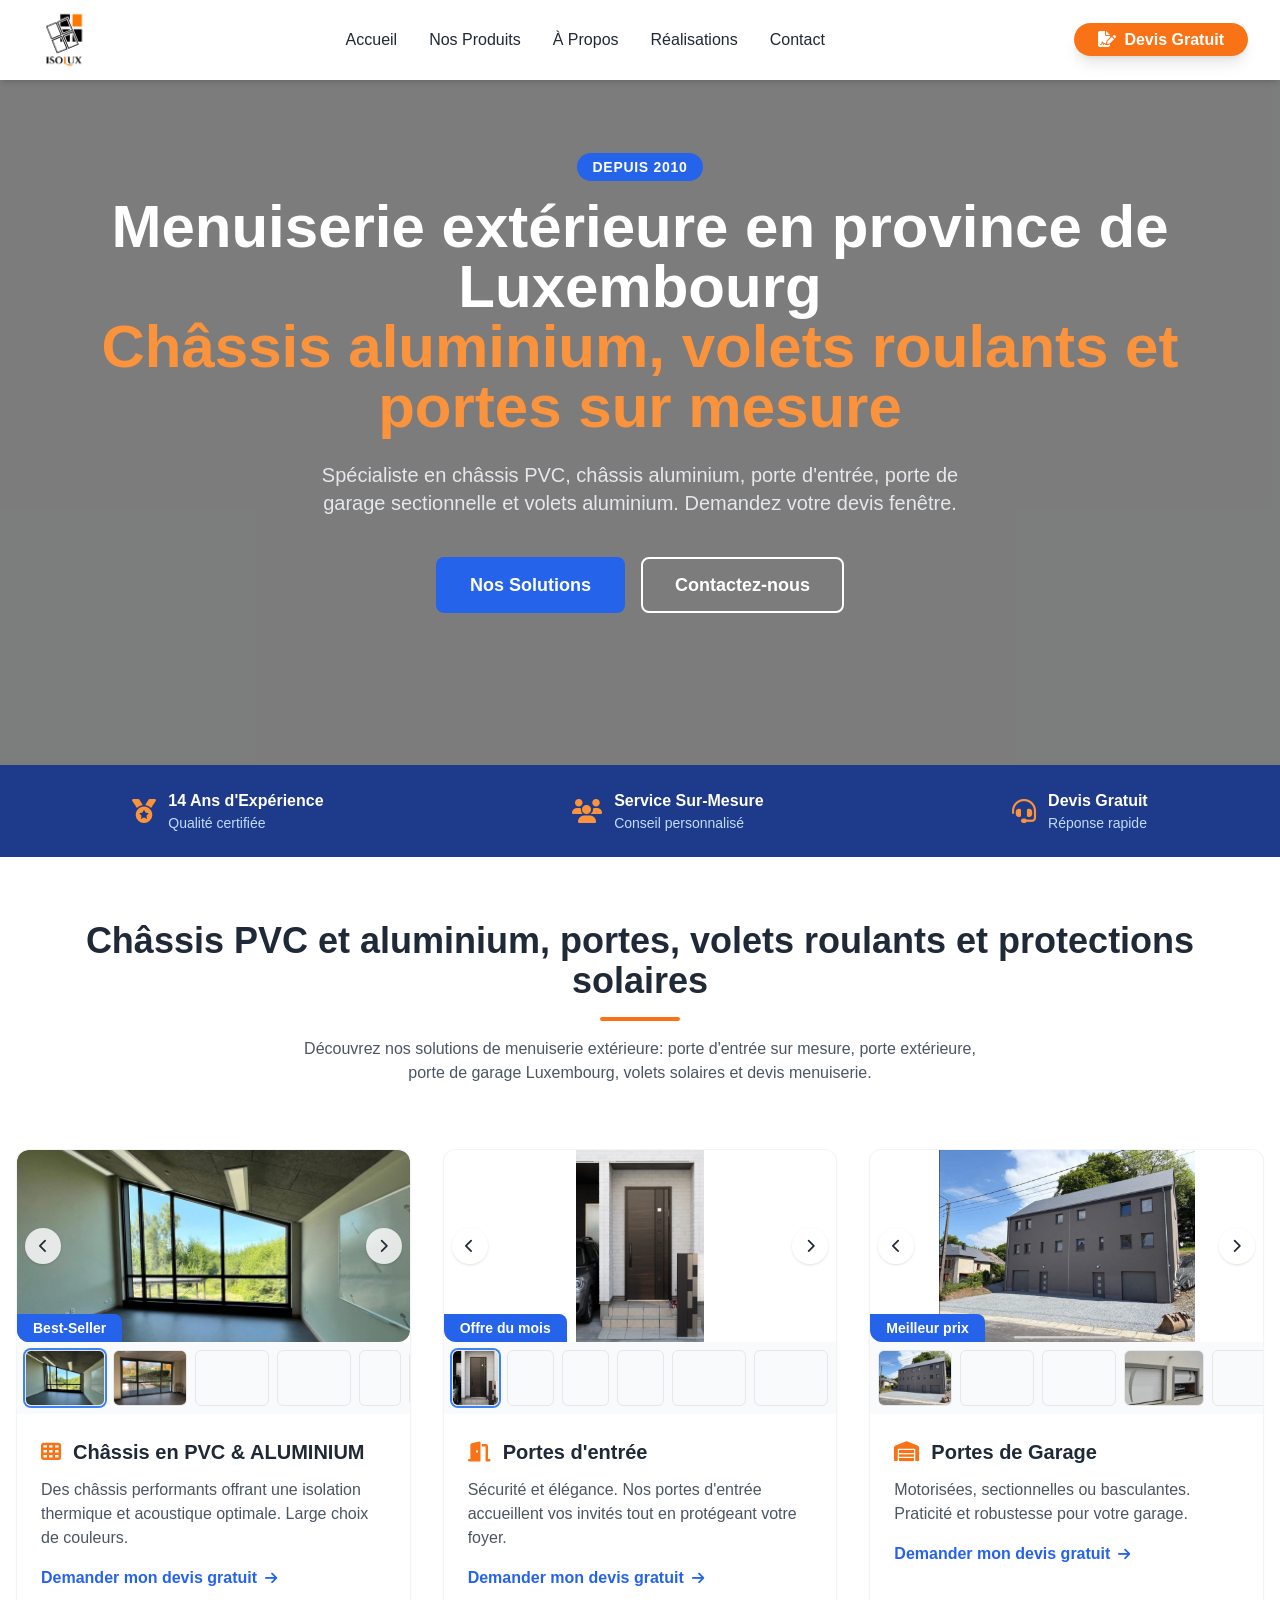
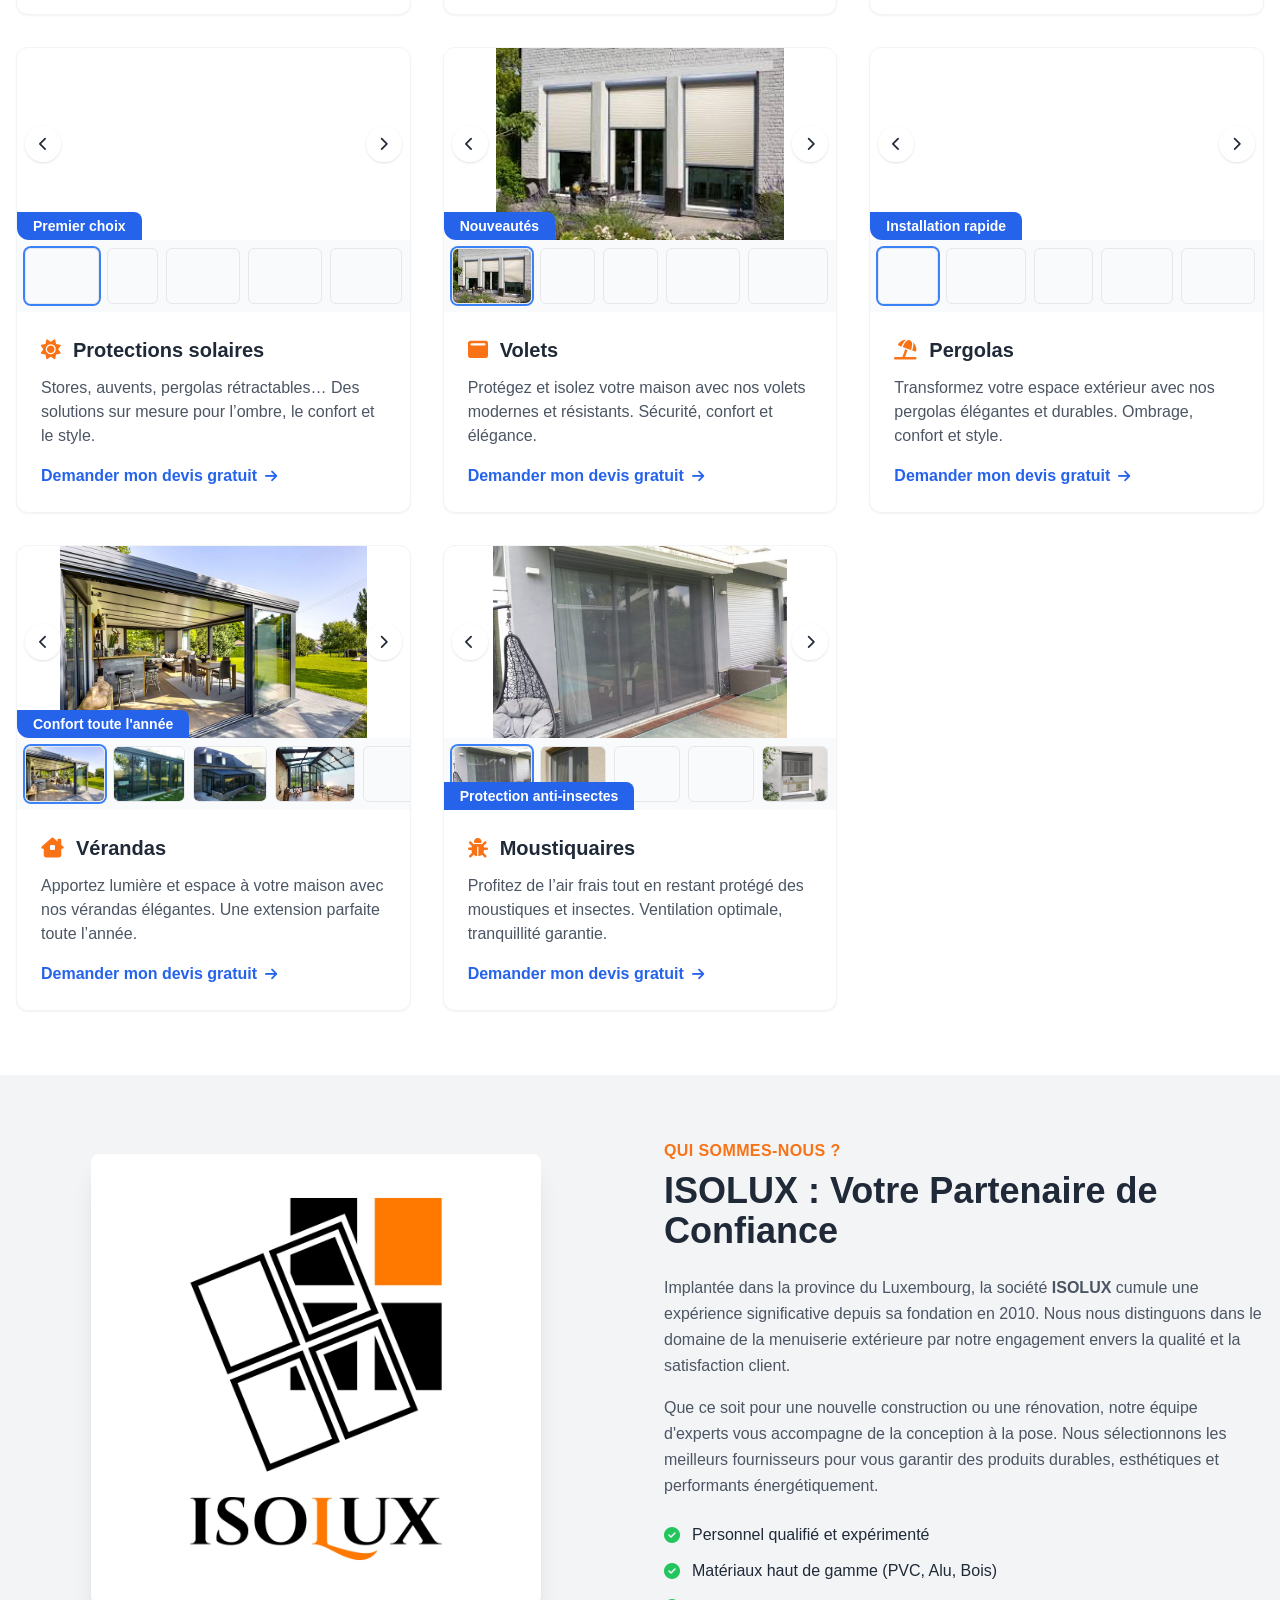
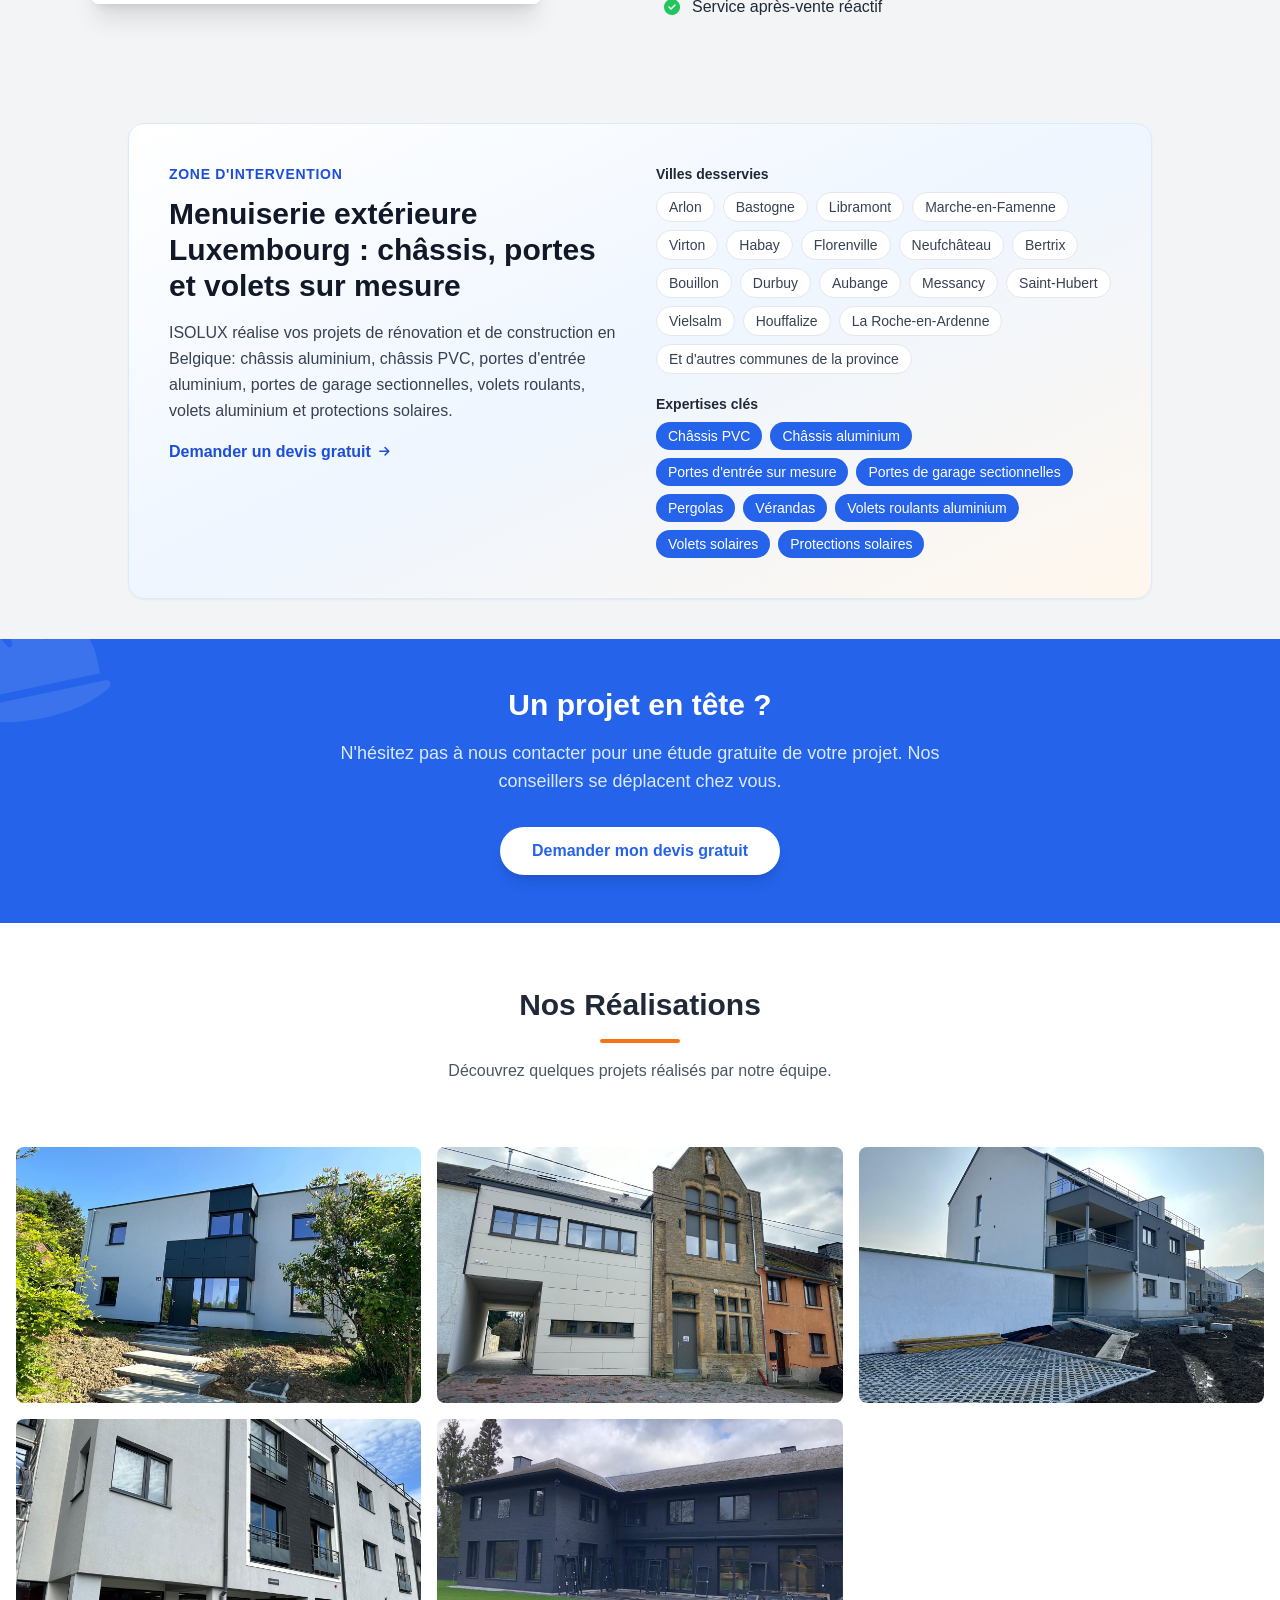
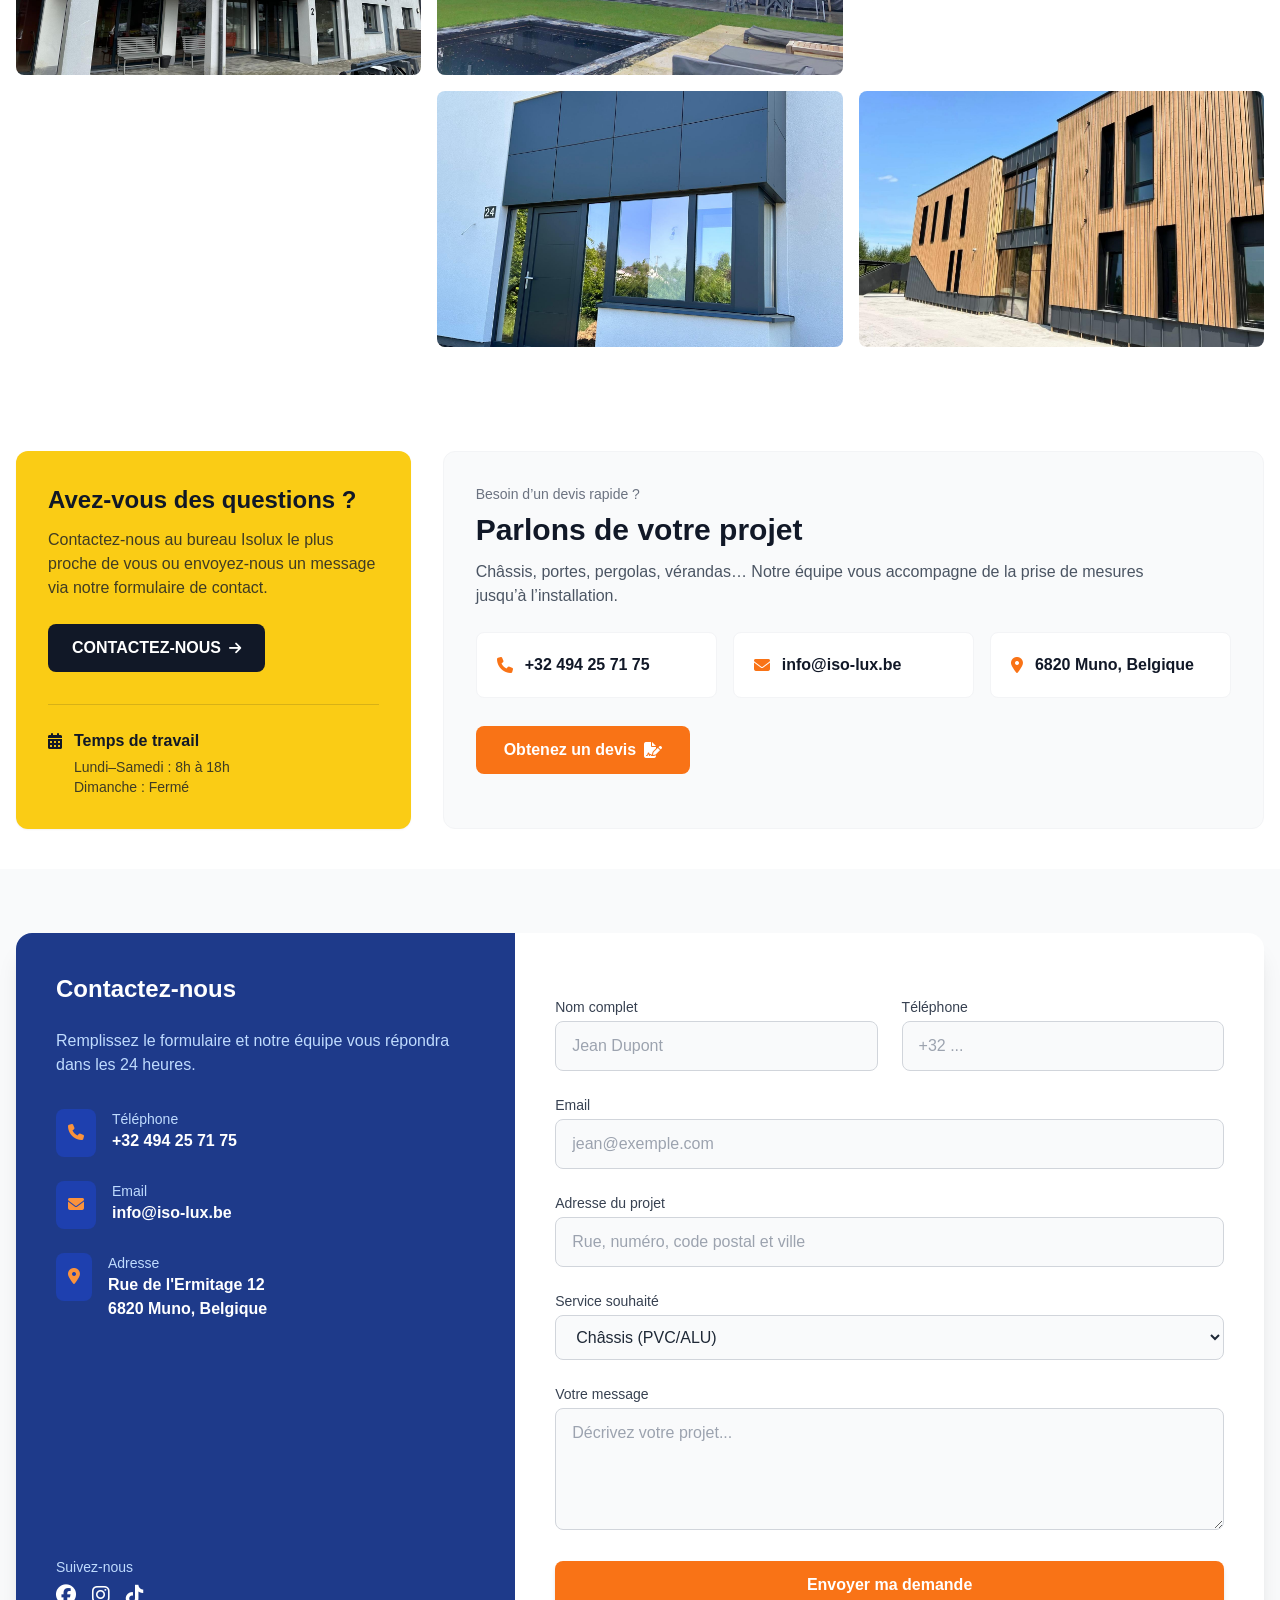
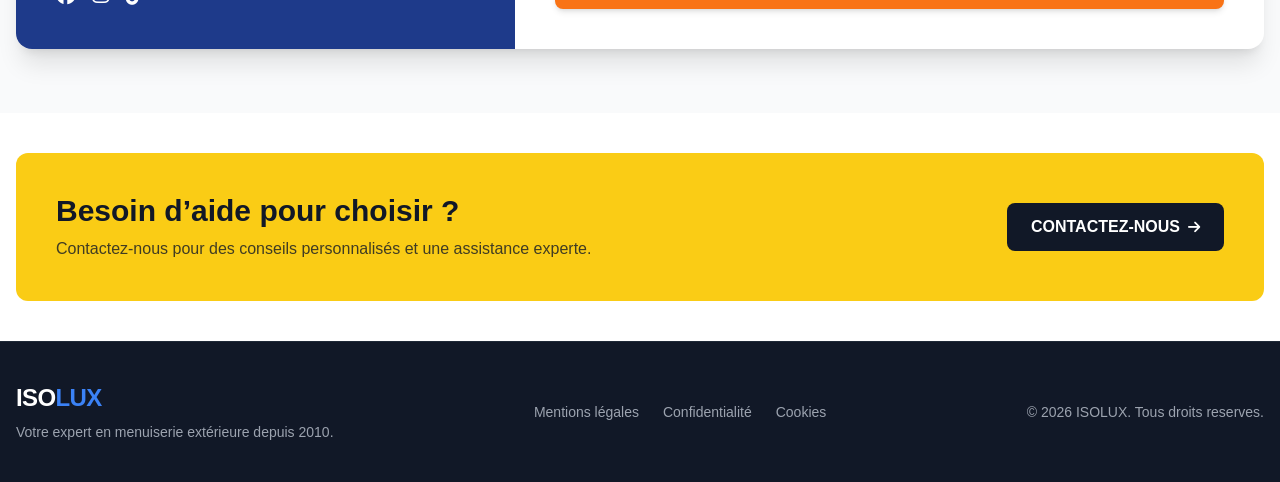
==== commit b8c1ad8f: "Add legal pages and social links" ====
--- a/index.html
+++ b/index.html
@@ -1029,9 +1029,9 @@
         <div class="mt-12">
           <p class="text-sm text-blue-200 mb-2">Suivez-nous</p>
           <div class="flex gap-4">
-            <a href="#" aria-label="Facebook" class="hover:text-orange-400 transition"><i class="fa-brands fa-facebook text-xl" aria-hidden="true"></i></a>
-            <a href="#" aria-label="Instagram" class="hover:text-orange-400 transition"><i class="fa-brands fa-instagram text-xl" aria-hidden="true"></i></a>
-            <a href="#" aria-label="LinkedIn" class="hover:text-orange-400 transition"><i class="fa-brands fa-linkedin text-xl" aria-hidden="true"></i></a>
+            <a href="https://www.facebook.com/Isoprestige.be" target="_blank" rel="noopener noreferrer" aria-label="Facebook" class="hover:text-orange-400 transition"><i class="fa-brands fa-facebook text-xl" aria-hidden="true"></i></a>
+            <a href="https://www.instagram.com/oussama_bousfiha?igsh=eTluOHBkMWFvcWdp" target="_blank" rel="noopener noreferrer" aria-label="Instagram" class="hover:text-orange-400 transition"><i class="fa-brands fa-instagram text-xl" aria-hidden="true"></i></a>
+            <a href="https://www.tiktok.com/@isolux.be" target="_blank" rel="noopener noreferrer" aria-label="TikTok" class="hover:text-orange-400 transition"><i class="fa-brands fa-tiktok text-xl" aria-hidden="true"></i></a>
           </div>
         </div>
       </div>
@@ -1181,9 +1181,9 @@
           </div>
 
           <div class="flex gap-6 text-sm">
-            <a href="#" class="hover:text-white transition">Mentions légales</a>
-            <a href="#" class="hover:text-white transition">Confidentialité</a>
-            <a href="#" class="hover:text-white transition">Cookies</a>
+            <a href="/mentions-legales.html" class="hover:text-white transition">Mentions légales</a>
+            <a href="/confidentialite.html" class="hover:text-white transition">Confidentialité</a>
+            <a href="/confidentialite.html#cookies" class="hover:text-white transition">Cookies</a>
           </div>
 
           <div class="text-sm text-center md:text-right">
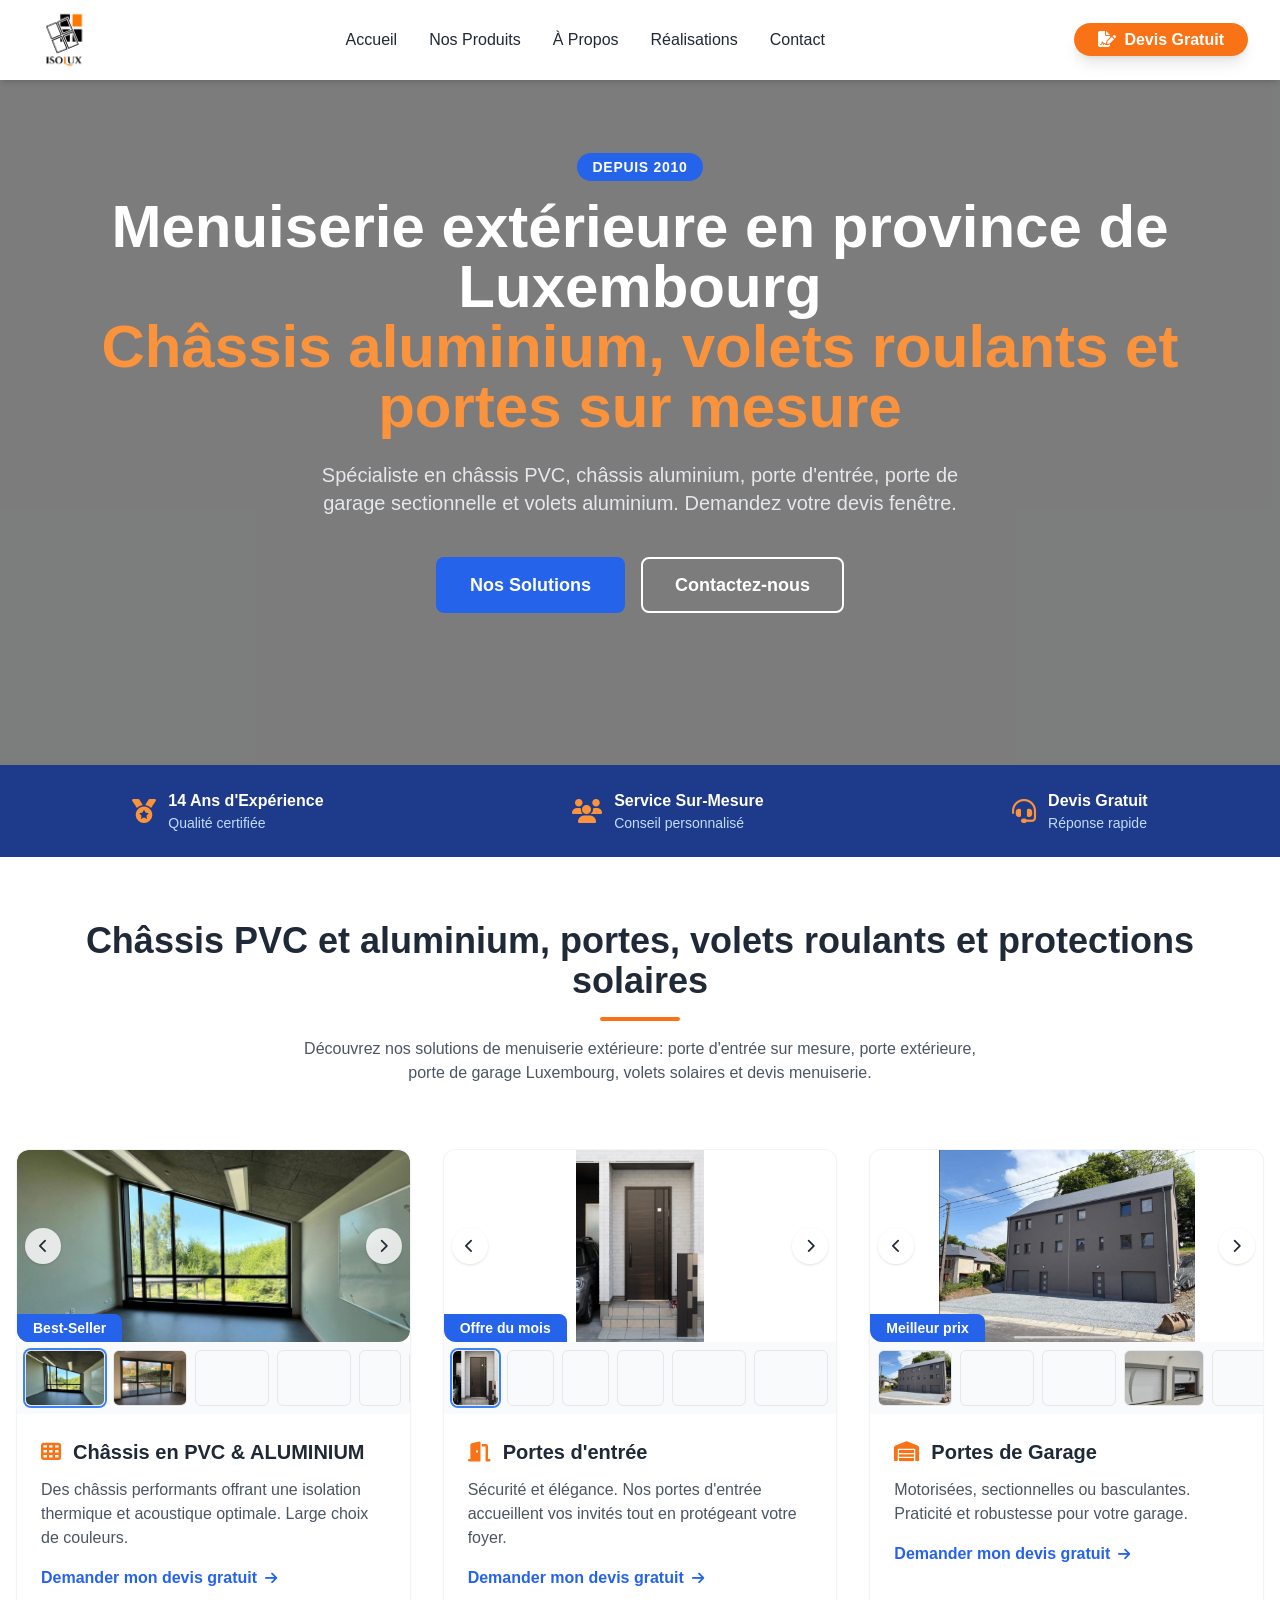
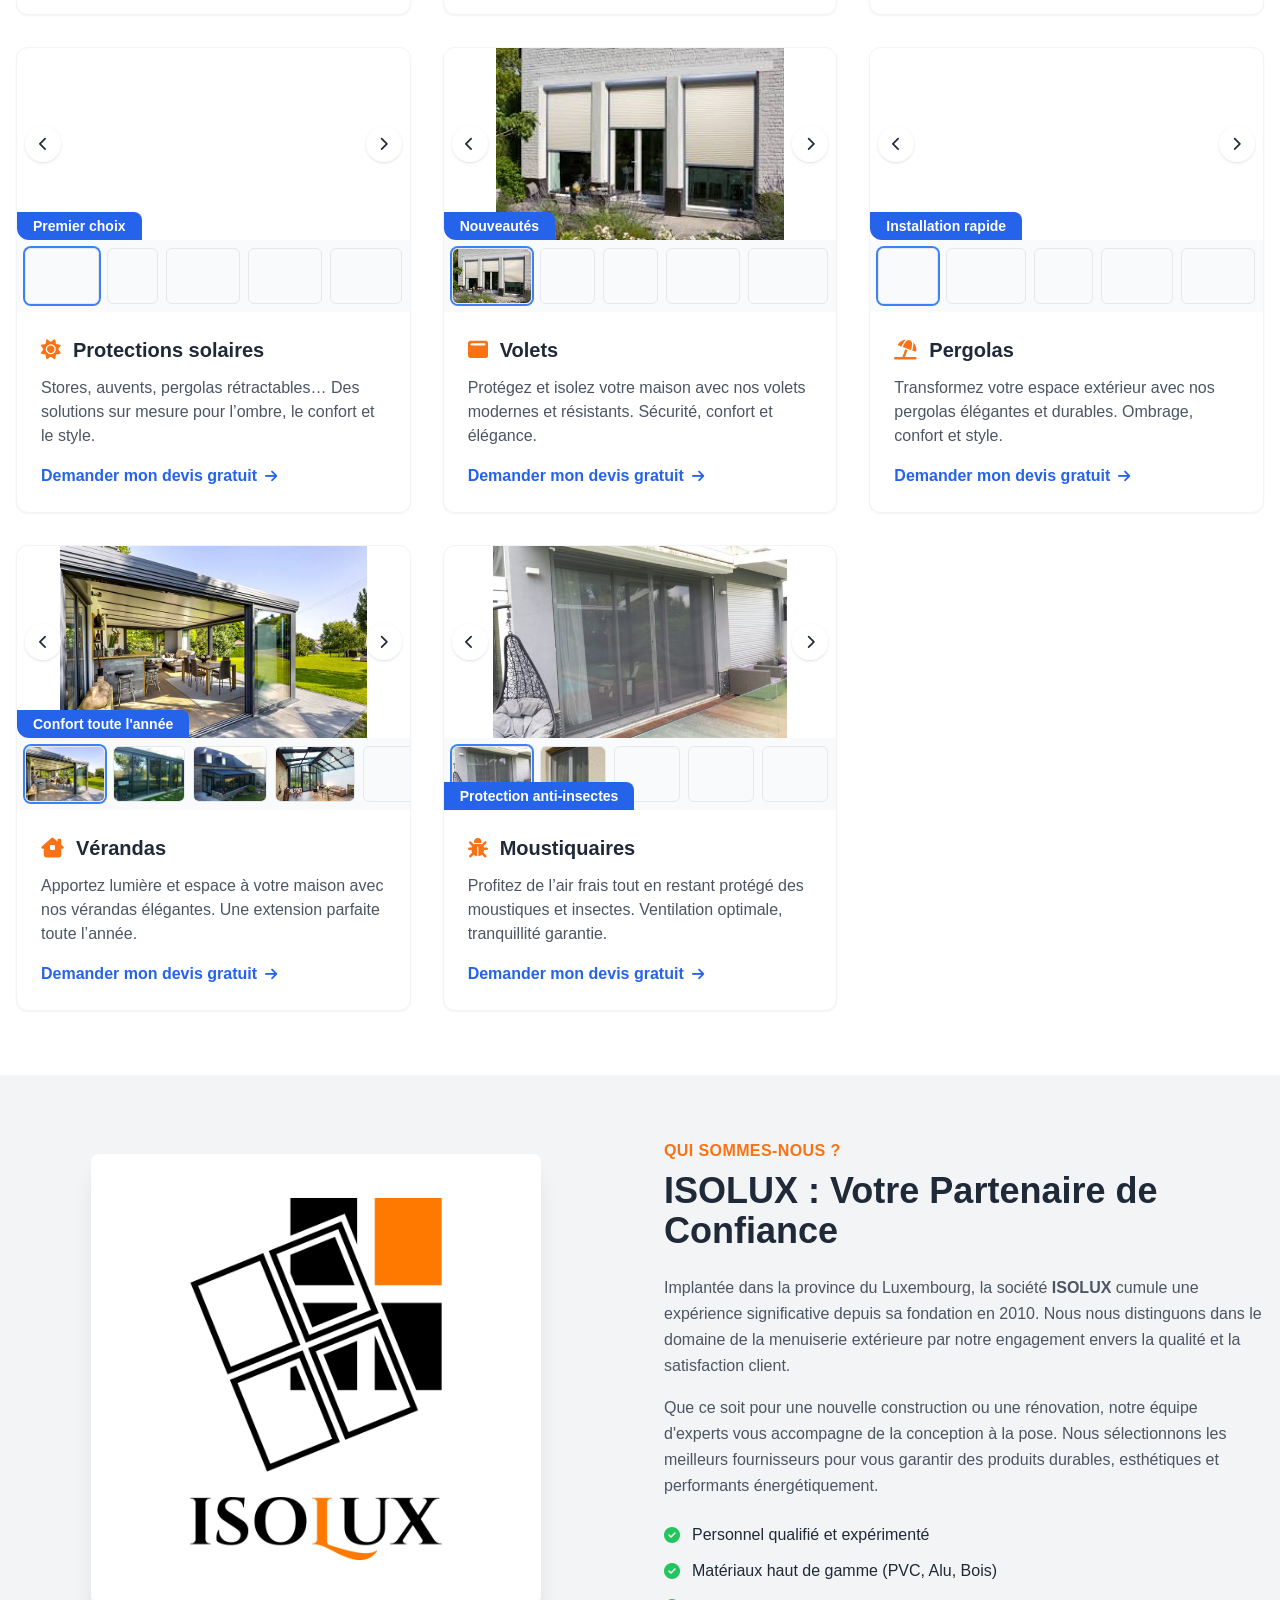
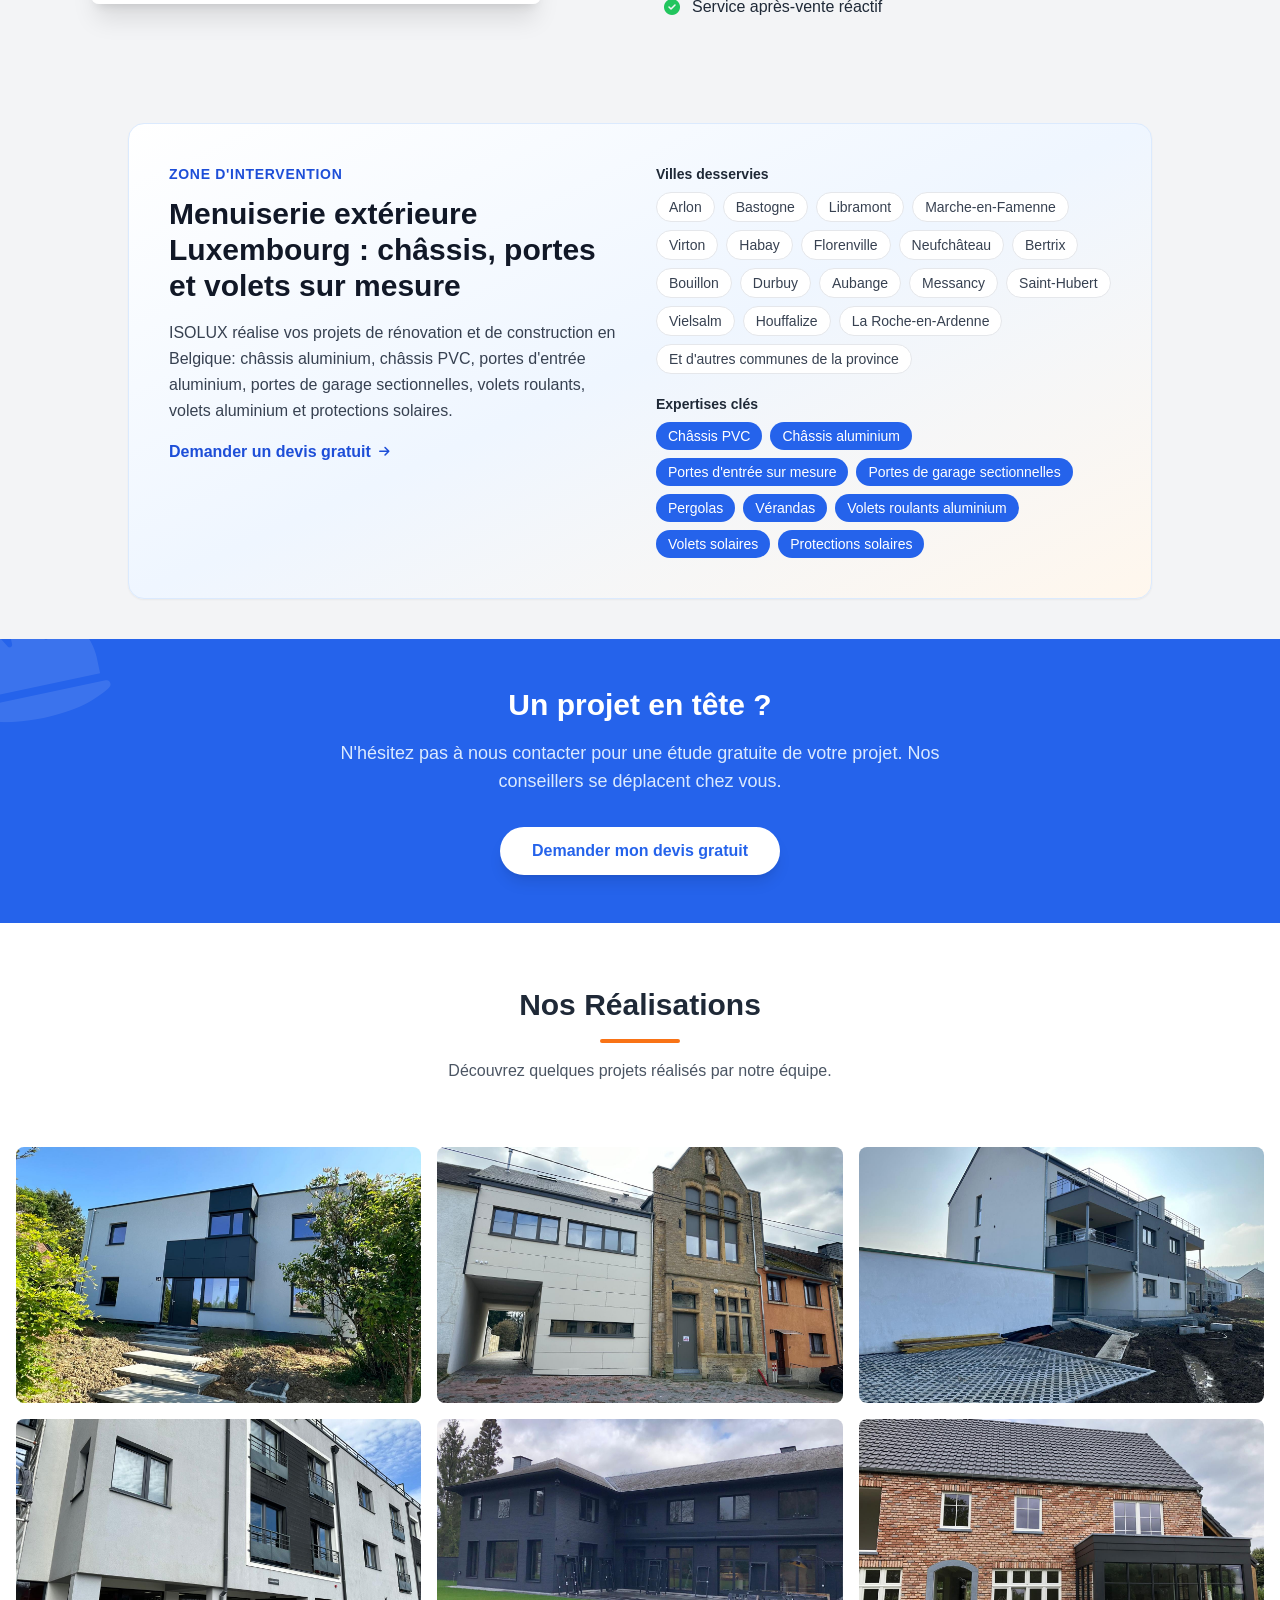
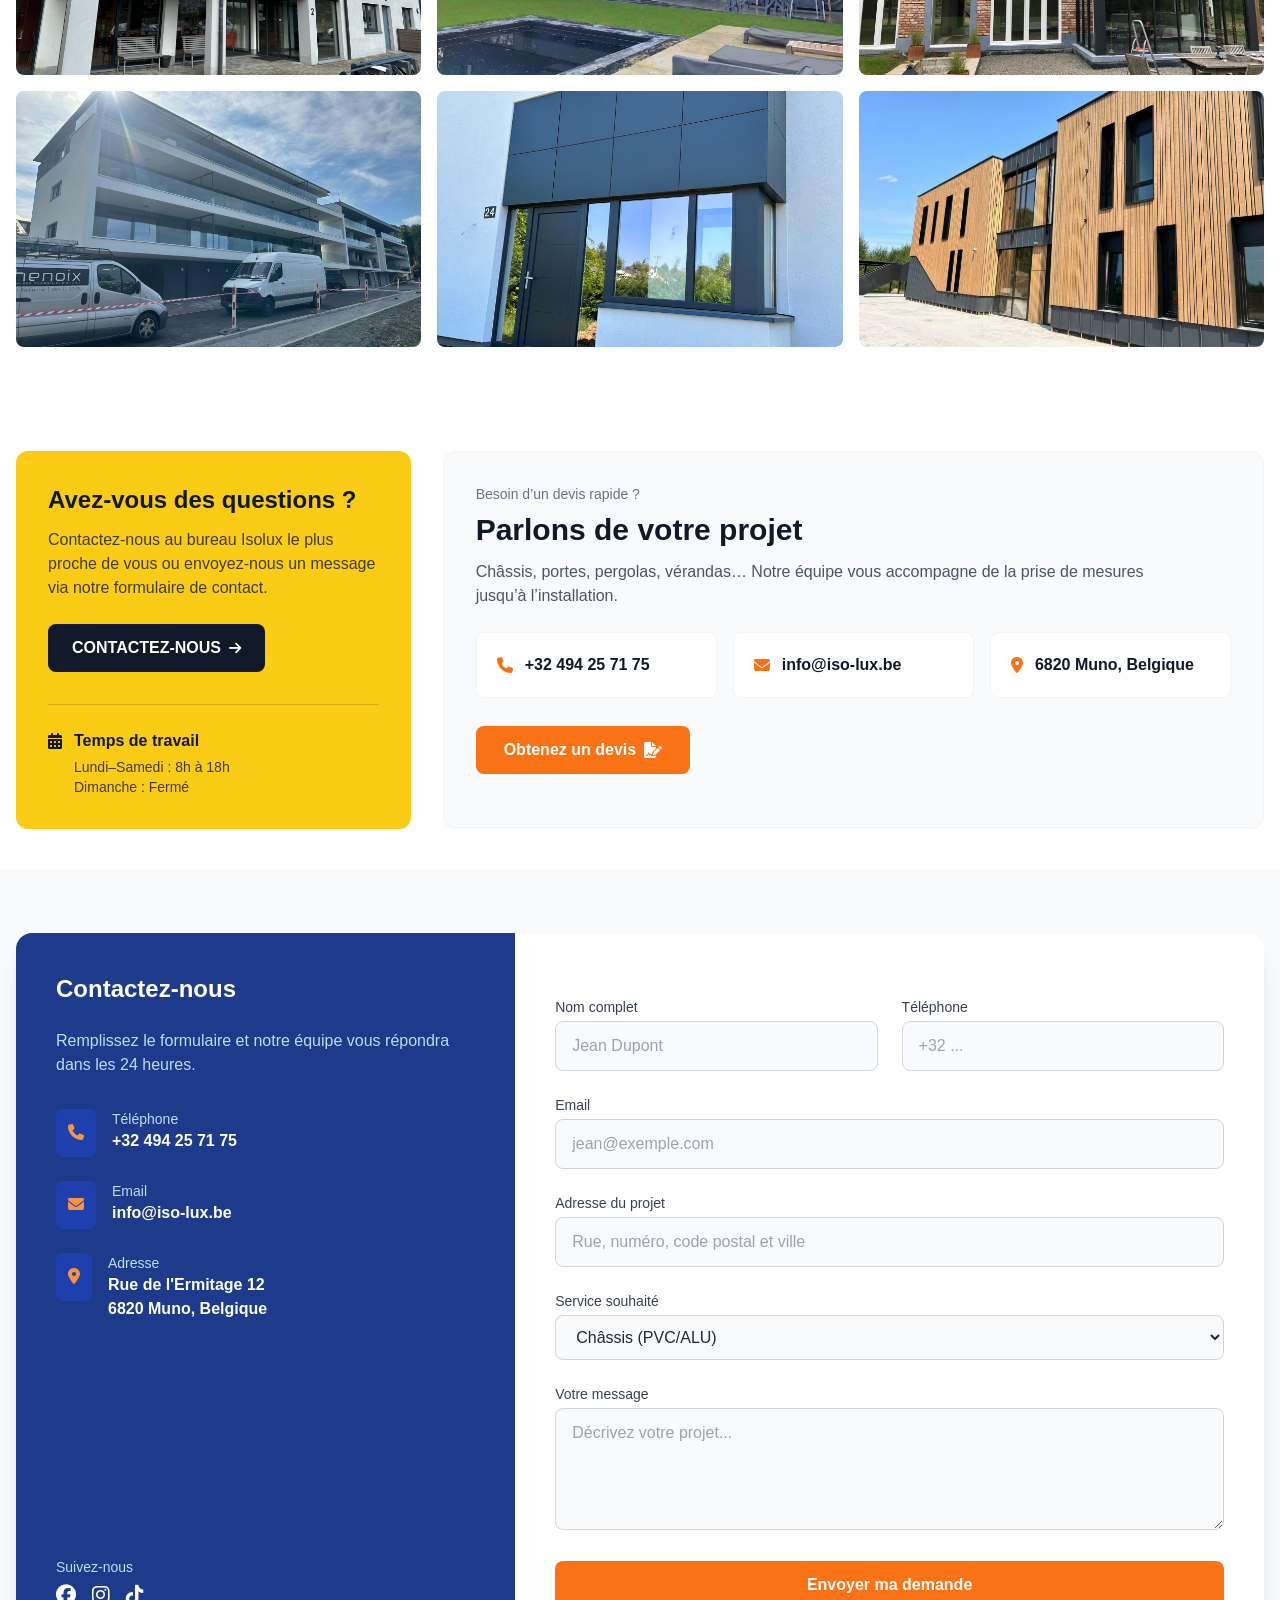
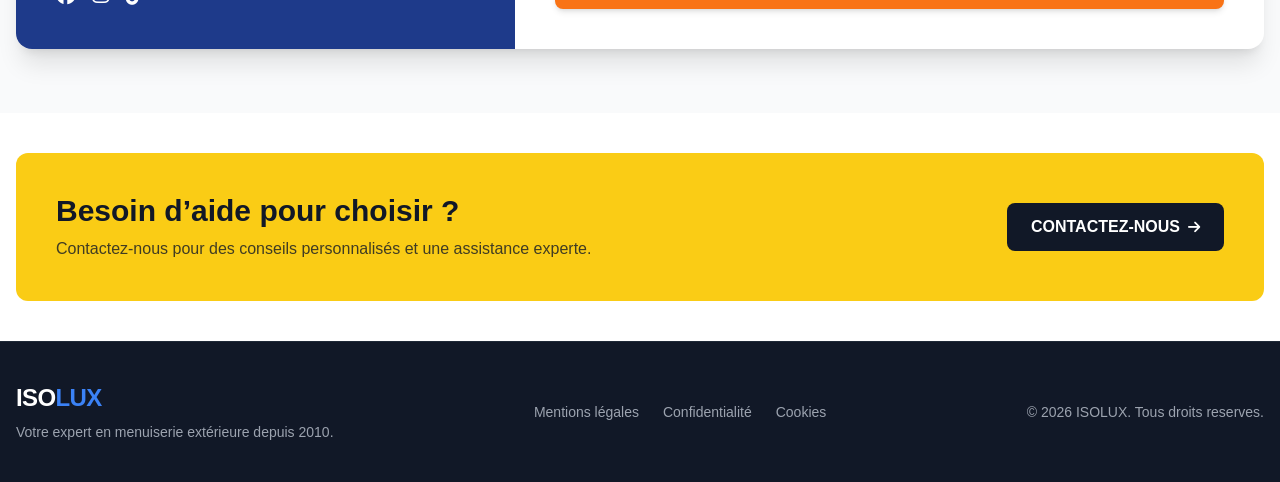
==== commit abb40813: "Add Google Ads conversion tracking for form and phone clicks - merci.html: fire conversion event (va" ====
--- a/index.html
+++ b/index.html
@@ -951,7 +951,7 @@
               <div class="bg-white rounded-lg p-5 border border-gray-100">
                 <div class="flex items-center gap-3">
                   <i class="fa-solid fa-phone text-orange-500"></i>
-                  <p class="font-semibold text-gray-900">+32 494 25 71 75</p>
+                  <a href="tel:+3249425175" class="font-semibold text-gray-900 hover:text-orange-500 transition" onclick="gtag('event','conversion',{'send_to':'AW-17523653915/XXXXXXXXXXXXXXXX'})">+32 494 25 71 75</a>
                 </div>
               </div>
               <div class="bg-white rounded-lg p-5 border border-gray-100">
@@ -997,7 +997,7 @@
               </div>
               <div>
                 <p class="text-sm text-blue-200">Téléphone</p>
-                <p class="font-semibold">+32 494 25 71 75</p>
+                <a href="tel:+3249425175" class="font-semibold hover:text-orange-400 transition" onclick="gtag('event','conversion',{'send_to':'AW-17523653915/XXXXXXXXXXXXXXXX'})">+32 494 25 71 75</a>
               </div>
             </div>
 
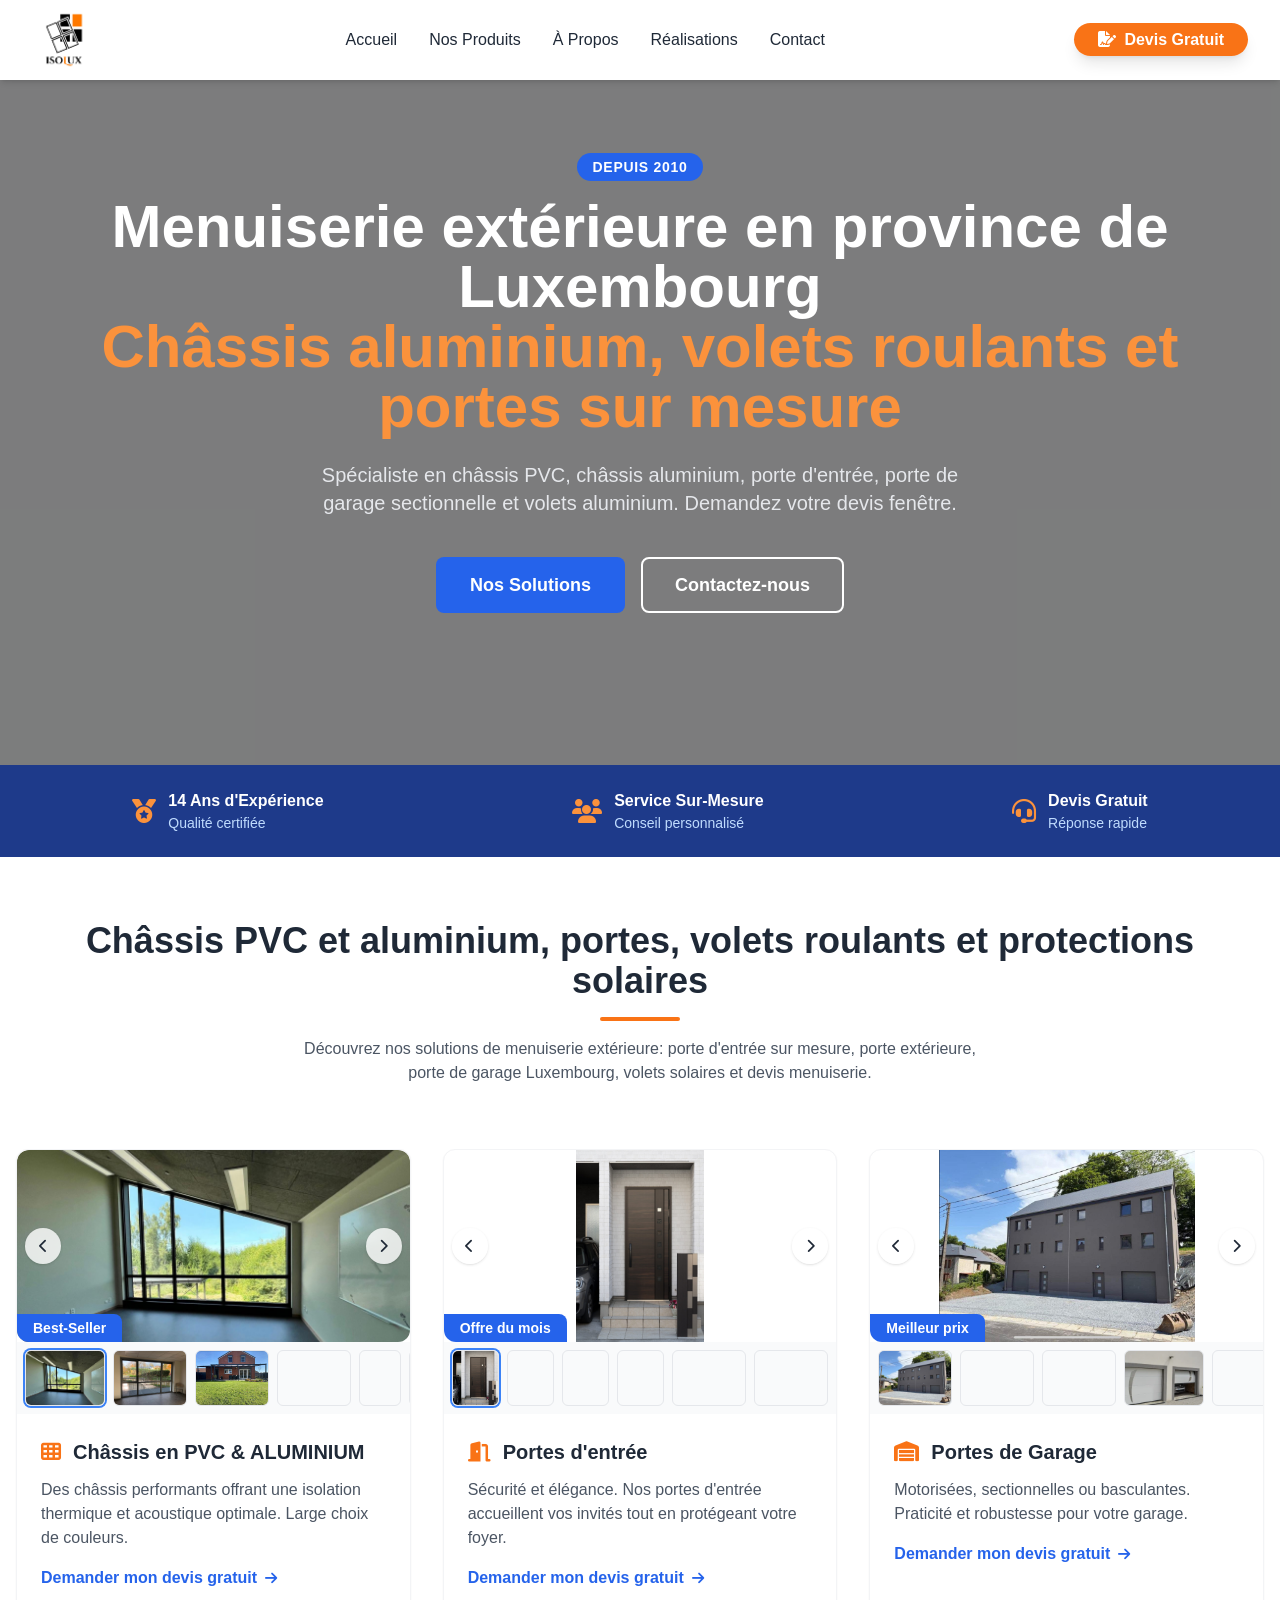
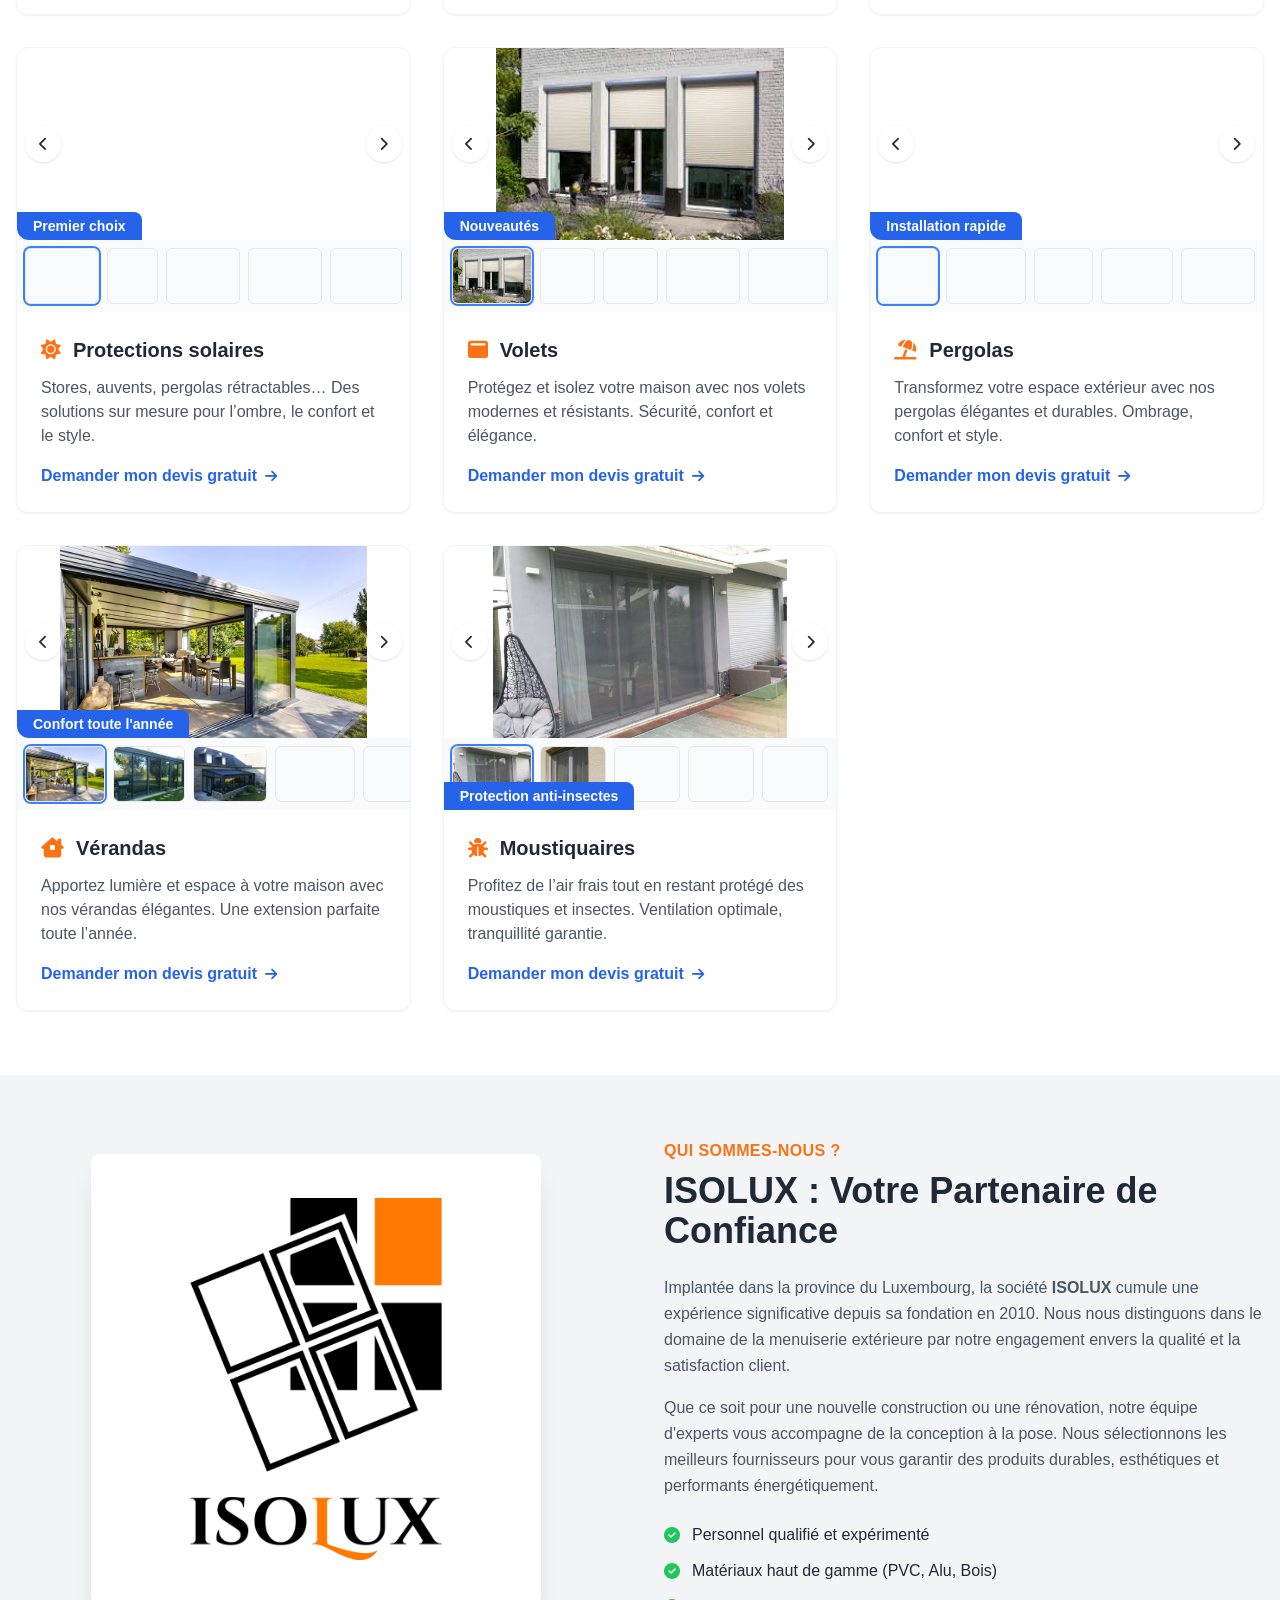
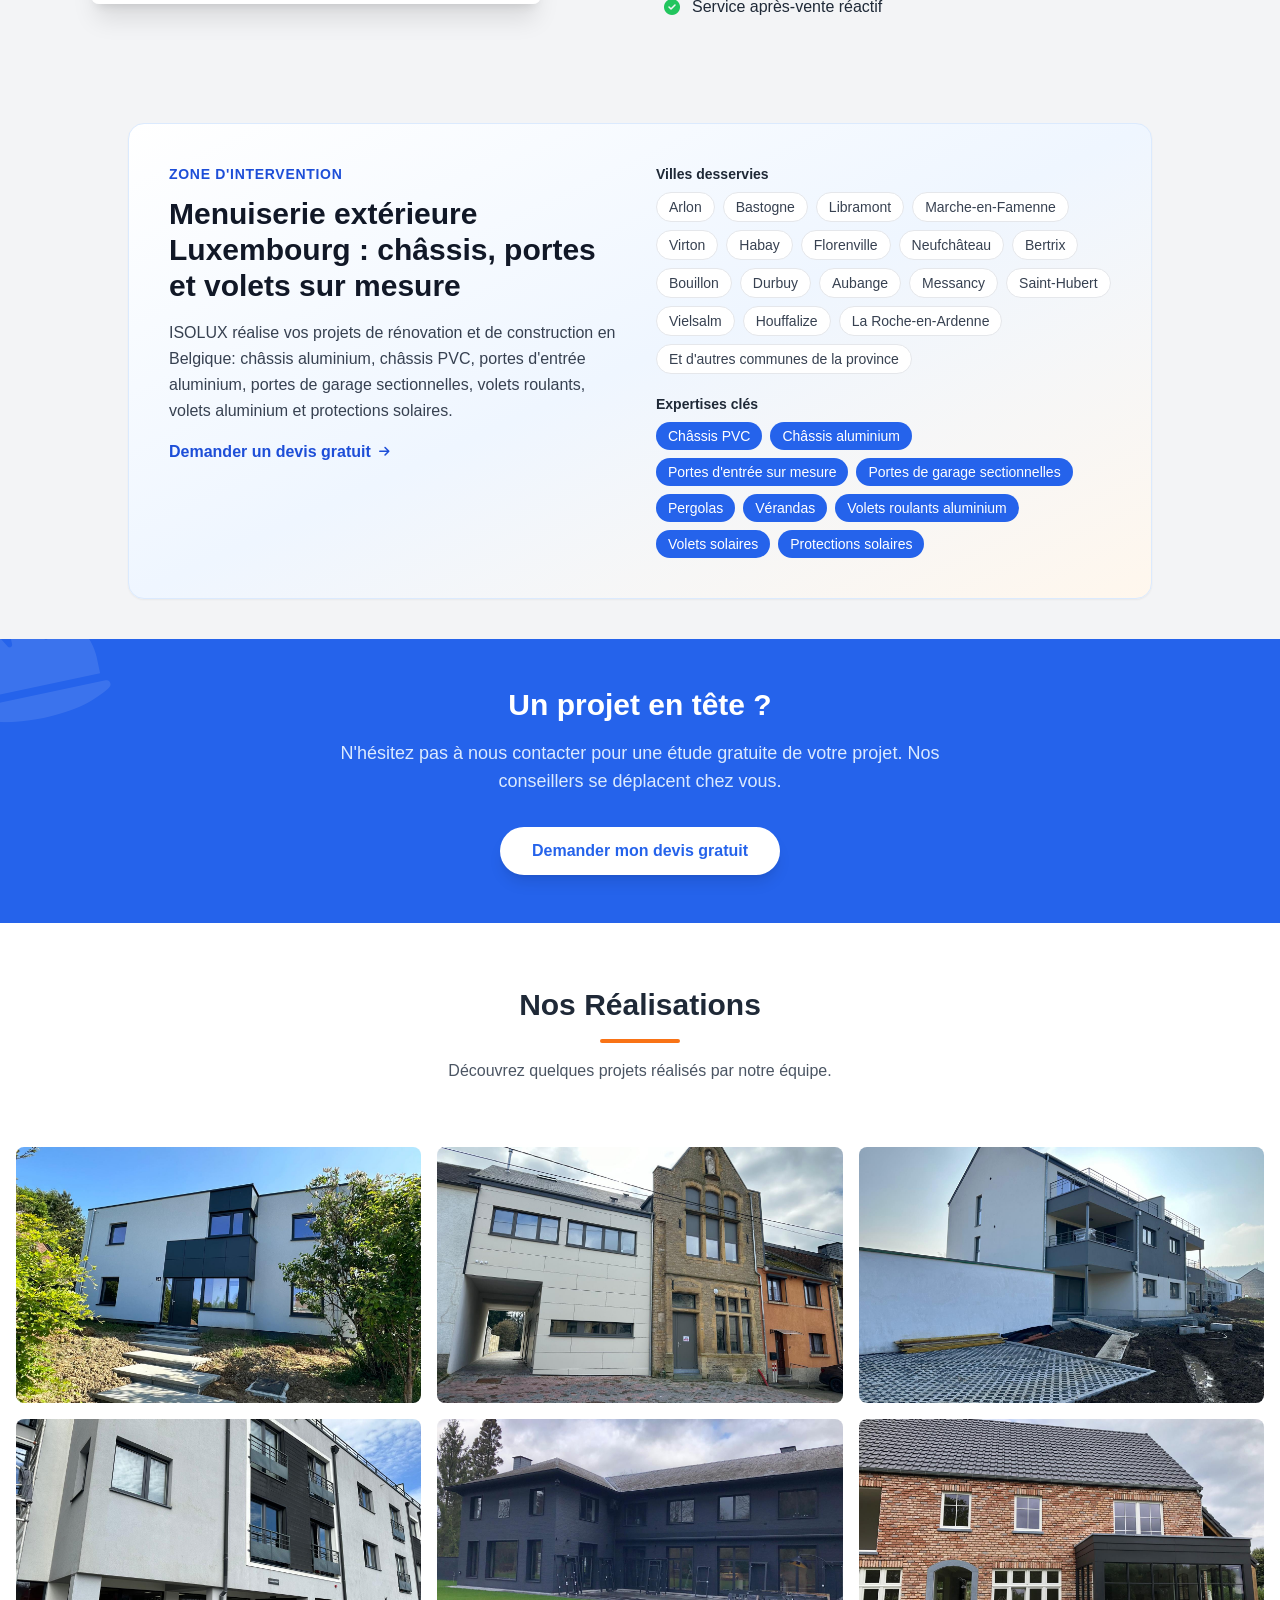
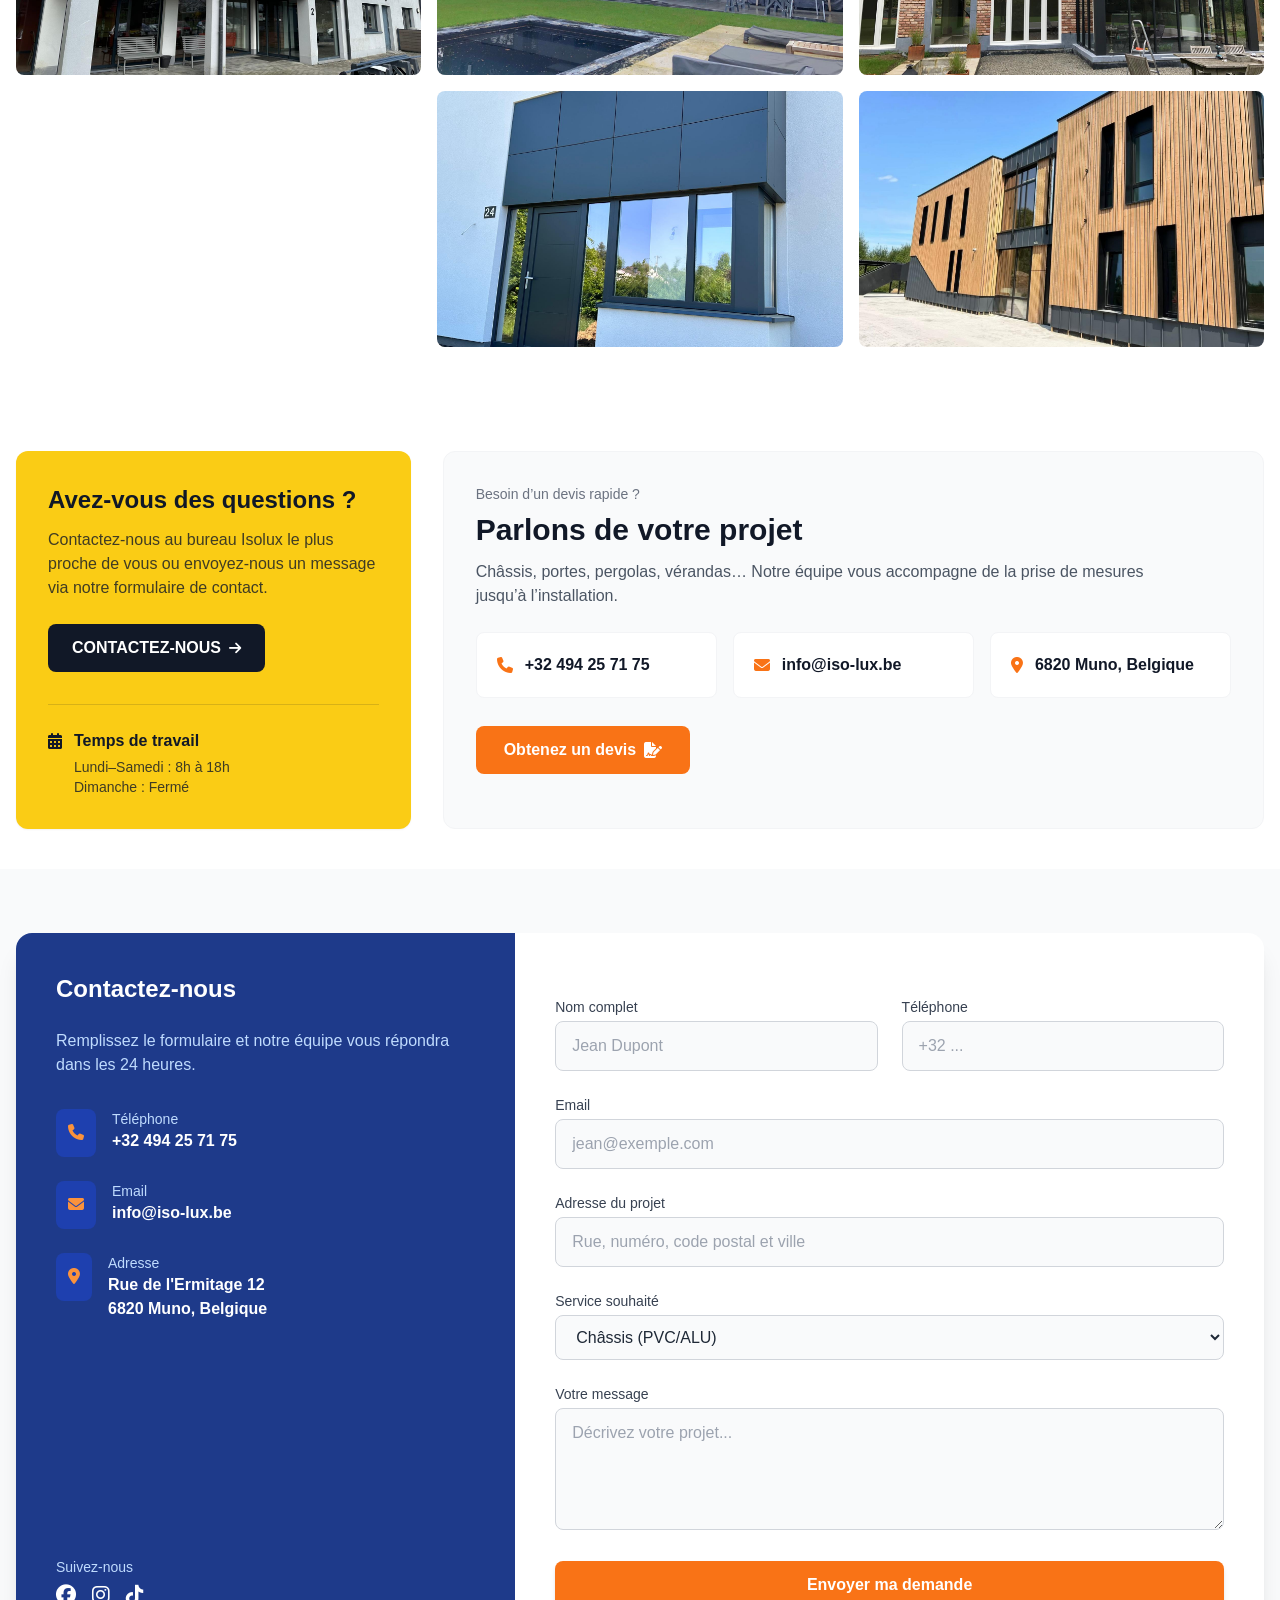
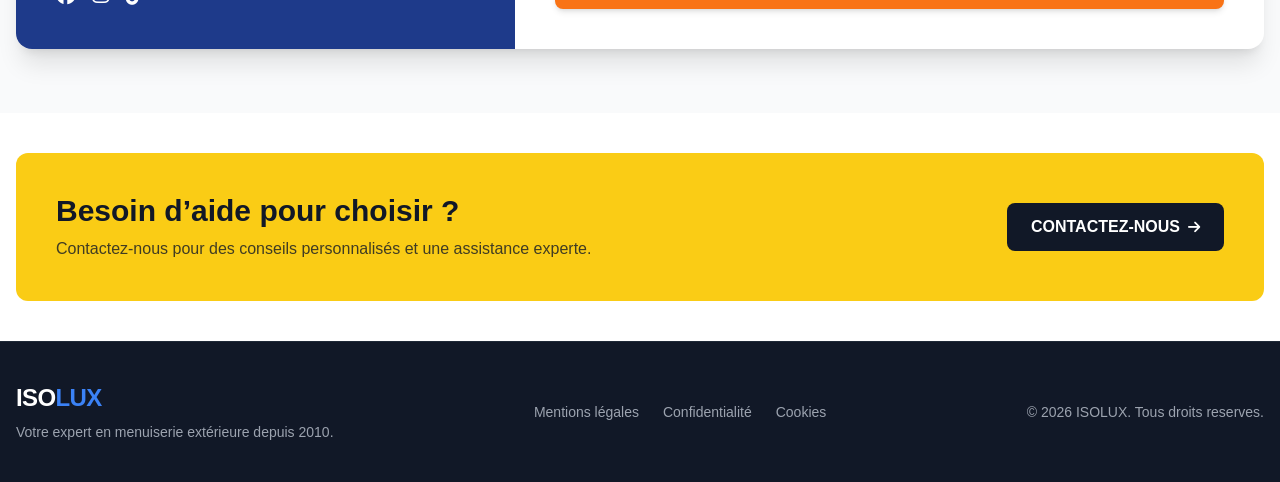
==== commit bd4eeeac: "Add GA4 tag G-XFHL10Q8GM to all pages alongside Ads tag Single gtag.js load with both configs (Analy" ====
--- a/index.html
+++ b/index.html
@@ -1,12 +1,13 @@
 ﻿<!DOCTYPE html>
 <html lang="fr">
   <head>
-    <!-- Google tag (gtag.js) -->
-    <script async src="https://www.googletagmanager.com/gtag/js?id=AW-17523653915"></script>
+    <!-- Google tag (gtag.js) - Analytics + Ads -->
+    <script async src="https://www.googletagmanager.com/gtag/js?id=G-XFHL10Q8GM"></script>
     <script>
       window.dataLayer = window.dataLayer || [];
       function gtag(){dataLayer.push(arguments);}
       gtag('js', new Date());
+      gtag('config', 'G-XFHL10Q8GM');
       gtag('config', 'AW-17523653915');
     </script>
     <meta charset="UTF-8" />
